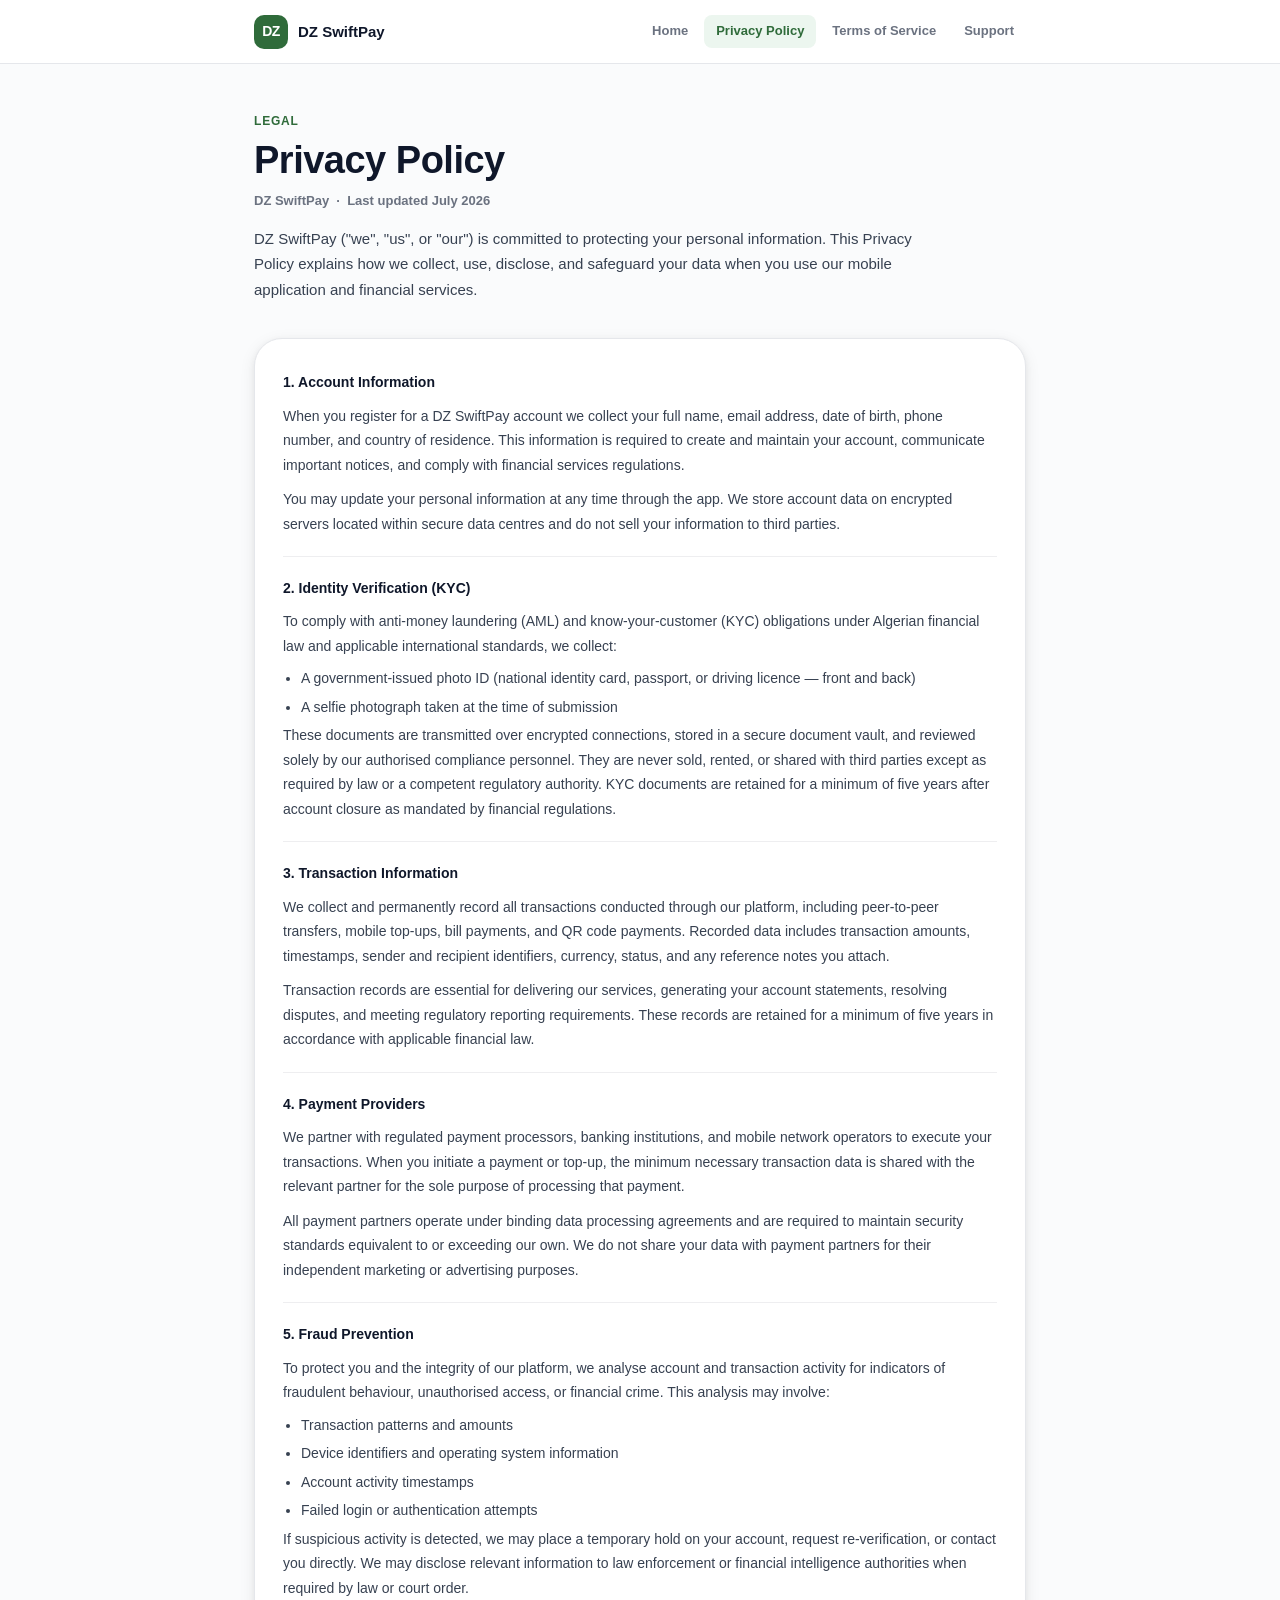
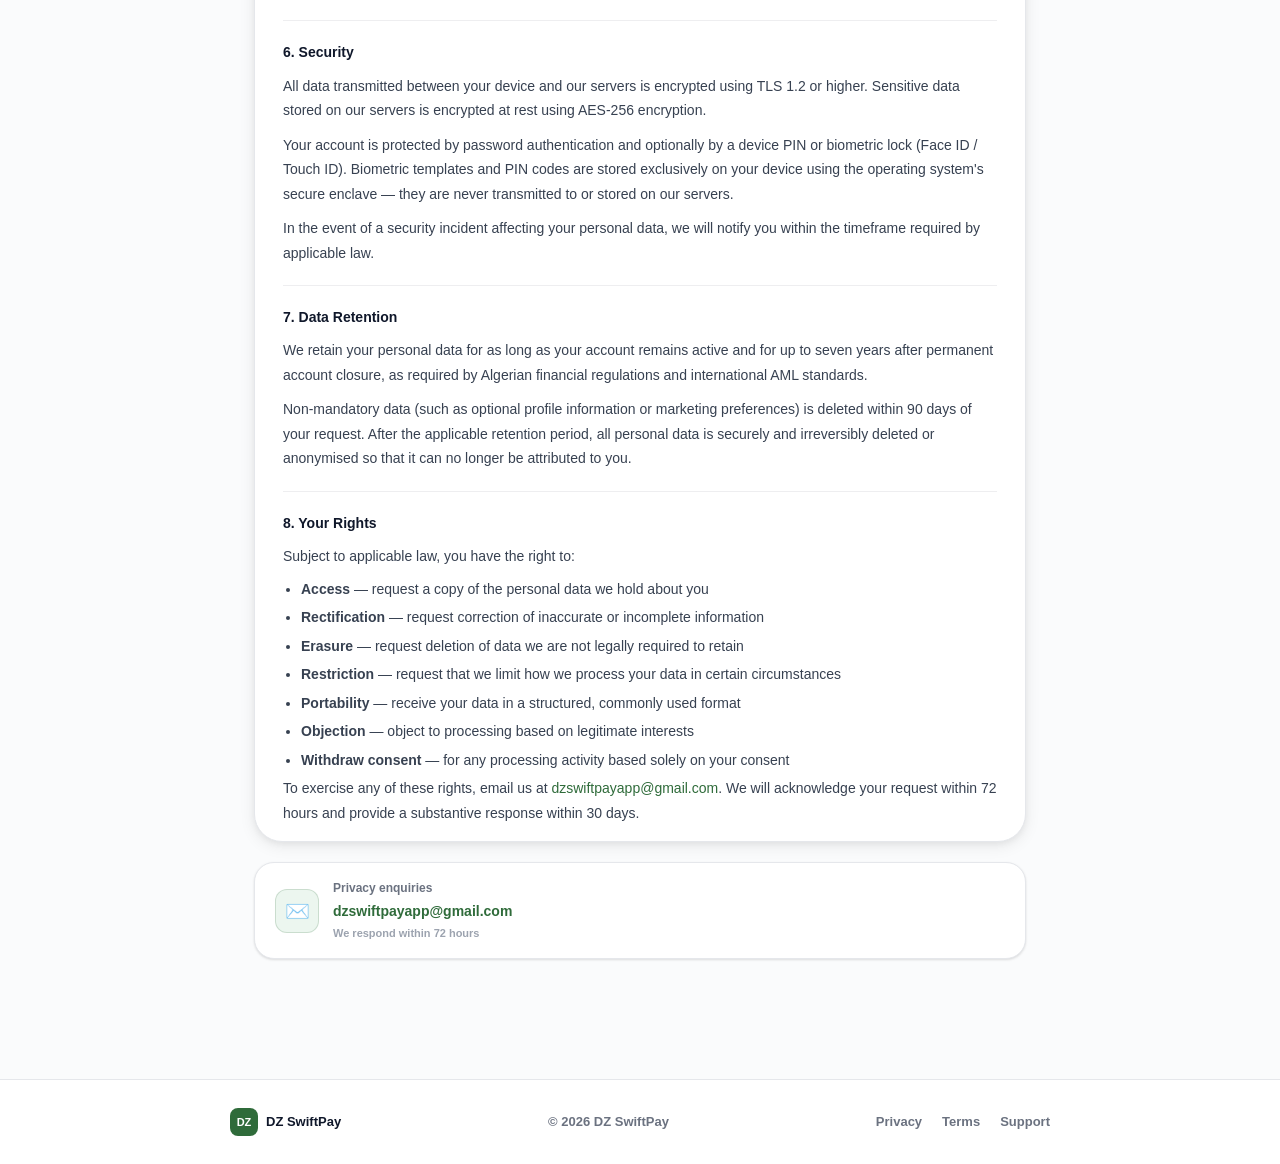
==== privacy.html @ bab42516 "Add files via upload" ====
<!DOCTYPE html>
<html lang="en">
<head>
  <meta charset="UTF-8" />
  <meta name="viewport" content="width=device-width, initial-scale=1.0" />
  <meta name="description" content="DZ SwiftPay Privacy Policy — how we collect, use, and protect your personal data." />
  <title>Privacy Policy — DZ SwiftPay</title>
  <link rel="stylesheet" href="styles.css" />
</head>
<body>

  <!-- Navigation -->
  <nav class="nav">
    <div class="nav-inner">
      <a href="index.html" class="nav-logo">
        <div class="nav-logo-mark">DZ</div>
        <span class="nav-brand">DZ SwiftPay</span>
      </a>
      <div class="nav-links">
        <a href="index.html">Home</a>
        <a href="privacy.html" class="active">Privacy Policy</a>
        <a href="terms.html">Terms of Service</a>
        <a href="support.html">Support</a>
      </div>
    </div>
  </nav>

  <main class="page">

    <!-- Page header -->
    <div class="page-header">
      <div class="eyebrow">Legal</div>
      <h1>Privacy Policy</h1>
      <div class="meta">DZ SwiftPay &nbsp;·&nbsp; Last updated July 2026</div>
      <p class="intro">
        DZ SwiftPay ("we", "us", or "our") is committed to protecting your personal
        information. This Privacy Policy explains how we collect, use, disclose, and
        safeguard your data when you use our mobile application and financial services.
      </p>
    </div>

    <!-- Sections -->
    <div class="card">
      <div class="card-inner">

        <div class="section">
          <h2>1. Account Information</h2>
          <p>
            When you register for a DZ SwiftPay account we collect your full name, email
            address, date of birth, phone number, and country of residence. This information
            is required to create and maintain your account, communicate important notices,
            and comply with financial services regulations.
          </p>
          <p>
            You may update your personal information at any time through the app. We store
            account data on encrypted servers located within secure data centres and do not
            sell your information to third parties.
          </p>
        </div>

        <div class="section">
          <h2>2. Identity Verification (KYC)</h2>
          <p>
            To comply with anti-money laundering (AML) and know-your-customer (KYC)
            obligations under Algerian financial law and applicable international standards,
            we collect:
          </p>
          <ul>
            <li>A government-issued photo ID (national identity card, passport, or driving licence — front and back)</li>
            <li>A selfie photograph taken at the time of submission</li>
          </ul>
          <p>
            These documents are transmitted over encrypted connections, stored in a secure
            document vault, and reviewed solely by our authorised compliance personnel. They
            are never sold, rented, or shared with third parties except as required by law or
            a competent regulatory authority. KYC documents are retained for a minimum of
            five years after account closure as mandated by financial regulations.
          </p>
        </div>

        <div class="section">
          <h2>3. Transaction Information</h2>
          <p>
            We collect and permanently record all transactions conducted through our platform,
            including peer-to-peer transfers, mobile top-ups, bill payments, and QR code
            payments. Recorded data includes transaction amounts, timestamps, sender and
            recipient identifiers, currency, status, and any reference notes you attach.
          </p>
          <p>
            Transaction records are essential for delivering our services, generating your
            account statements, resolving disputes, and meeting regulatory reporting
            requirements. These records are retained for a minimum of five years in accordance
            with applicable financial law.
          </p>
        </div>

        <div class="section">
          <h2>4. Payment Providers</h2>
          <p>
            We partner with regulated payment processors, banking institutions, and mobile
            network operators to execute your transactions. When you initiate a payment or
            top-up, the minimum necessary transaction data is shared with the relevant partner
            for the sole purpose of processing that payment.
          </p>
          <p>
            All payment partners operate under binding data processing agreements and are
            required to maintain security standards equivalent to or exceeding our own. We do
            not share your data with payment partners for their independent marketing or
            advertising purposes.
          </p>
        </div>

        <div class="section">
          <h2>5. Fraud Prevention</h2>
          <p>
            To protect you and the integrity of our platform, we analyse account and
            transaction activity for indicators of fraudulent behaviour, unauthorised access,
            or financial crime. This analysis may involve:
          </p>
          <ul>
            <li>Transaction patterns and amounts</li>
            <li>Device identifiers and operating system information</li>
            <li>Account activity timestamps</li>
            <li>Failed login or authentication attempts</li>
          </ul>
          <p>
            If suspicious activity is detected, we may place a temporary hold on your account,
            request re-verification, or contact you directly. We may disclose relevant
            information to law enforcement or financial intelligence authorities when required
            by law or court order.
          </p>
        </div>

        <div class="section">
          <h2>6. Security</h2>
          <p>
            All data transmitted between your device and our servers is encrypted using TLS
            1.2 or higher. Sensitive data stored on our servers is encrypted at rest using
            AES-256 encryption.
          </p>
          <p>
            Your account is protected by password authentication and optionally by a device
            PIN or biometric lock (Face ID / Touch ID). Biometric templates and PIN codes
            are stored exclusively on your device using the operating system's secure enclave
            — they are never transmitted to or stored on our servers.
          </p>
          <p>
            In the event of a security incident affecting your personal data, we will notify
            you within the timeframe required by applicable law.
          </p>
        </div>

        <div class="section">
          <h2>7. Data Retention</h2>
          <p>
            We retain your personal data for as long as your account remains active and for
            up to seven years after permanent account closure, as required by Algerian
            financial regulations and international AML standards.
          </p>
          <p>
            Non-mandatory data (such as optional profile information or marketing preferences)
            is deleted within 90 days of your request. After the applicable retention period,
            all personal data is securely and irreversibly deleted or anonymised so that it
            can no longer be attributed to you.
          </p>
        </div>

        <div class="section">
          <h2>8. Your Rights</h2>
          <p>Subject to applicable law, you have the right to:</p>
          <ul>
            <li><strong>Access</strong> — request a copy of the personal data we hold about you</li>
            <li><strong>Rectification</strong> — request correction of inaccurate or incomplete information</li>
            <li><strong>Erasure</strong> — request deletion of data we are not legally required to retain</li>
            <li><strong>Restriction</strong> — request that we limit how we process your data in certain circumstances</li>
            <li><strong>Portability</strong> — receive your data in a structured, commonly used format</li>
            <li><strong>Objection</strong> — object to processing based on legitimate interests</li>
            <li><strong>Withdraw consent</strong> — for any processing activity based solely on your consent</li>
          </ul>
          <p>
            To exercise any of these rights, email us at
            <a href="mailto:dzswiftpayapp@gmail.com">dzswiftpayapp@gmail.com</a>.
            We will acknowledge your request within 72 hours and provide a substantive
            response within 30 days.
          </p>
        </div>

      </div>
    </div>

    <!-- Contact -->
    <a href="mailto:dzswiftpayapp@gmail.com" class="contact-card">
      <div class="contact-icon">✉️</div>
      <div>
        <div class="contact-label">Privacy enquiries</div>
        <div class="contact-email">dzswiftpayapp@gmail.com</div>
        <div class="contact-note">We respond within 72 hours</div>
      </div>
    </a>

  </main>

  <!-- Footer -->
  <footer class="footer">
    <div class="footer-inner">
      <a href="index.html" class="footer-logo">
        <div class="footer-logo-mark">DZ</div>
        <span class="footer-brand">DZ SwiftPay</span>
      </a>
      <span class="footer-copy">&copy; 2026 DZ SwiftPay</span>
      <div class="footer-links">
        <a href="privacy.html">Privacy</a>
        <a href="terms.html">Terms</a>
        <a href="support.html">Support</a>
      </div>
    </div>
  </footer>

</body>
</html>
---- styles.css ----
/* ============================================================
   DZ SwiftPay — GitHub Pages Stylesheet
   ============================================================ */

/* ---------- Reset & Custom Properties ---------- */
*, *::before, *::after {
  box-sizing: border-box;
  margin: 0;
  padding: 0;
}

:root {
  --green:        #2F6B3A;
  --green-dark:   #1e4a28;
  --green-mid:    #3d8a4f;
  --green-light:  #ecf6ef;
  --green-border: rgba(47, 107, 58, 0.18);

  --blue:         #2563EB;
  --blue-light:   #EFF6FF;
  --blue-mid:     #DBEAFE;
  --blue-border:  rgba(37, 99, 235, 0.15);

  --text:         #0f172a;
  --text-mid:     #374151;
  --text-sub:     #6B7280;
  --text-light:   #9CA3AF;

  --border:       #E5E7EB;
  --border-soft:  rgba(15, 23, 42, 0.07);

  --white:        #FFFFFF;
  --bg:           #FAFBFC;
  --bg-alt:       #F7FBF7;

  --shadow-sm:    0 1px 3px rgba(0,0,0,.08), 0 1px 2px rgba(0,0,0,.05);
  --shadow-md:    0 4px 16px rgba(0,0,0,.08), 0 2px 6px rgba(0,0,0,.05);
  --shadow-lg:    0 10px 32px rgba(0,0,0,.10), 0 4px 12px rgba(0,0,0,.06);

  --radius-sm:    8px;
  --radius-md:    14px;
  --radius-lg:    20px;
  --radius-xl:    28px;

  --max-w:        820px;
  --nav-h:        64px;

  --font: -apple-system, BlinkMacSystemFont, "Segoe UI", Roboto,
          "Helvetica Neue", Arial, sans-serif;
}

html { scroll-behavior: smooth; }

body {
  font-family: var(--font);
  background: var(--bg);
  color: var(--text);
  line-height: 1.6;
  -webkit-font-smoothing: antialiased;
}

a {
  color: var(--green);
  text-decoration: none;
}
a:hover { text-decoration: underline; }

img { display: block; max-width: 100%; }

/* ---------- Navigation ---------- */
.nav {
  position: sticky;
  top: 0;
  z-index: 100;
  height: var(--nav-h);
  background: rgba(255,255,255,0.92);
  backdrop-filter: blur(12px);
  -webkit-backdrop-filter: blur(12px);
  border-bottom: 1px solid var(--border);
}

.nav-inner {
  max-width: var(--max-w);
  margin: 0 auto;
  padding: 0 24px;
  height: 100%;
  display: flex;
  align-items: center;
  justify-content: space-between;
  gap: 16px;
}

.nav-logo {
  display: flex;
  align-items: center;
  gap: 10px;
  text-decoration: none;
  flex-shrink: 0;
}

.nav-logo-mark {
  width: 34px;
  height: 34px;
  border-radius: 10px;
  background: var(--green);
  display: flex;
  align-items: center;
  justify-content: center;
  font-weight: 900;
  font-size: 14px;
  color: #fff;
  letter-spacing: -0.5px;
  flex-shrink: 0;
}

.nav-brand {
  font-weight: 800;
  font-size: 15px;
  color: var(--text);
}

.nav-links {
  display: flex;
  align-items: center;
  gap: 4px;
  flex-wrap: wrap;
  justify-content: flex-end;
}

.nav-links a {
  font-size: 13px;
  font-weight: 700;
  color: var(--text-sub);
  padding: 6px 12px;
  border-radius: var(--radius-sm);
  transition: background 0.15s, color 0.15s;
  white-space: nowrap;
  text-decoration: none;
}
.nav-links a:hover {
  background: var(--green-light);
  color: var(--green);
  text-decoration: none;
}
.nav-links a.active {
  color: var(--green);
  background: var(--green-light);
}

/* ---------- Page Wrapper ---------- */
.page {
  max-width: var(--max-w);
  margin: 0 auto;
  padding: 48px 24px 80px;
}

/* ---------- Hero (index.html) ---------- */
.hero {
  background: linear-gradient(135deg, var(--green) 0%, var(--green-mid) 100%);
  color: #fff;
  padding: 80px 24px 72px;
  text-align: center;
}

.hero-inner {
  max-width: var(--max-w);
  margin: 0 auto;
}

.hero-badge {
  display: inline-flex;
  align-items: center;
  gap: 6px;
  background: rgba(255,255,255,0.15);
  border: 1px solid rgba(255,255,255,0.25);
  color: #fff;
  font-size: 12px;
  font-weight: 700;
  padding: 5px 12px;
  border-radius: 99px;
  letter-spacing: 0.3px;
  margin-bottom: 20px;
}

.hero h1 {
  font-size: clamp(32px, 5vw, 52px);
  font-weight: 900;
  letter-spacing: -1px;
  line-height: 1.1;
  margin-bottom: 16px;
}

.hero h1 span {
  opacity: 0.85;
}

.hero p {
  font-size: 17px;
  font-weight: 500;
  opacity: 0.88;
  max-width: 520px;
  margin: 0 auto 32px;
  line-height: 1.65;
}

.hero-actions {
  display: flex;
  gap: 12px;
  justify-content: center;
  flex-wrap: wrap;
}

.btn {
  display: inline-flex;
  align-items: center;
  gap: 6px;
  font-size: 14px;
  font-weight: 800;
  padding: 12px 24px;
  border-radius: var(--radius-md);
  border: none;
  cursor: pointer;
  transition: opacity 0.15s, transform 0.1s;
  text-decoration: none;
  white-space: nowrap;
}
.btn:hover { opacity: 0.88; transform: translateY(-1px); text-decoration: none; }
.btn:active { transform: translateY(0); }

.btn-white {
  background: #fff;
  color: var(--green);
}

.btn-outline {
  background: transparent;
  color: #fff;
  border: 2px solid rgba(255,255,255,0.5);
}
.btn-outline:hover { border-color: #fff; }

.btn-green {
  background: var(--green);
  color: #fff;
}

/* ---------- Page Header (legal pages) ---------- */
.page-header {
  margin-bottom: 36px;
}

.page-header .eyebrow {
  font-size: 12px;
  font-weight: 700;
  letter-spacing: 0.8px;
  text-transform: uppercase;
  color: var(--green);
  margin-bottom: 8px;
}

.page-header h1 {
  font-size: clamp(26px, 4vw, 38px);
  font-weight: 900;
  letter-spacing: -0.5px;
  color: var(--text);
  line-height: 1.15;
}

.page-header .meta {
  margin-top: 8px;
  font-size: 13px;
  font-weight: 600;
  color: var(--text-sub);
}

.page-header .intro {
  margin-top: 14px;
  font-size: 15px;
  color: var(--text-mid);
  line-height: 1.7;
  max-width: 680px;
}

/* ---------- Cards ---------- */
.card {
  background: var(--white);
  border: 1px solid var(--border);
  border-radius: var(--radius-xl);
  box-shadow: var(--shadow-md);
  overflow: hidden;
  margin-bottom: 16px;
}

.card-inner {
  padding: 28px 28px 8px;
}

/* ---------- Section (inside a card) ---------- */
.section {
  padding: 20px 0;
  border-bottom: 1px solid var(--border-soft);
}
.section:first-child { padding-top: 4px; }
.section:last-child { border-bottom: none; padding-bottom: 8px; }

.section h2 {
  font-size: 14px;
  font-weight: 900;
  color: var(--text);
  margin-bottom: 10px;
}

.section p {
  font-size: 14px;
  font-weight: 500;
  color: var(--text-mid);
  line-height: 1.75;
}

.section p + p { margin-top: 10px; }

.section ul {
  margin: 8px 0 4px 18px;
}
.section ul li {
  font-size: 14px;
  font-weight: 500;
  color: var(--text-mid);
  line-height: 1.75;
  margin-bottom: 4px;
}

/* ---------- Contact Card ---------- */
.contact-card {
  display: flex;
  align-items: center;
  gap: 14px;
  background: var(--white);
  border: 1px solid var(--border);
  border-radius: var(--radius-lg);
  padding: 16px 20px;
  box-shadow: var(--shadow-sm);
  margin-top: 20px;
  text-decoration: none;
  transition: box-shadow 0.15s;
}
.contact-card:hover {
  box-shadow: var(--shadow-md);
  text-decoration: none;
}

.contact-icon {
  width: 44px;
  height: 44px;
  border-radius: 12px;
  background: var(--green-light);
  border: 1px solid var(--green-border);
  display: flex;
  align-items: center;
  justify-content: center;
  font-size: 20px;
  flex-shrink: 0;
}

.contact-label {
  font-size: 12px;
  font-weight: 700;
  color: var(--text-sub);
}
.contact-email {
  font-size: 14px;
  font-weight: 900;
  color: var(--green);
  margin-top: 2px;
}
.contact-note {
  font-size: 11px;
  font-weight: 600;
  color: var(--text-light);
  margin-top: 2px;
}

/* ---------- FAQ / Details ---------- */
.faq-section {
  background: var(--white);
  border: 1px solid var(--border);
  border-radius: var(--radius-xl);
  box-shadow: var(--shadow-md);
  overflow: hidden;
  margin-bottom: 14px;
}

.faq-section-header {
  display: flex;
  align-items: center;
  gap: 10px;
  padding: 18px 20px 14px;
  border-bottom: 1px solid var(--border-soft);
}

.faq-section-icon {
  width: 32px;
  height: 32px;
  border-radius: 10px;
  background: var(--green-light);
  border: 1px solid var(--green-border);
  display: flex;
  align-items: center;
  justify-content: center;
  font-size: 16px;
  flex-shrink: 0;
}

.faq-section-title {
  font-size: 14px;
  font-weight: 900;
  color: var(--text);
}

details {
  border-top: 1px solid var(--border-soft);
}
details:first-of-type { border-top: none; }

summary {
  list-style: none;
  display: flex;
  align-items: center;
  justify-content: space-between;
  padding: 14px 20px;
  font-size: 14px;
  font-weight: 700;
  color: var(--text);
  cursor: pointer;
  gap: 12px;
  line-height: 1.4;
}
summary::-webkit-details-marker { display: none; }
summary::after {
  content: "＋";
  font-size: 16px;
  font-weight: 400;
  color: var(--text-sub);
  flex-shrink: 0;
  transition: transform 0.2s;
}
details[open] summary::after {
  content: "－";
}

.faq-answer {
  font-size: 14px;
  font-weight: 500;
  color: var(--text-mid);
  line-height: 1.75;
  padding: 0 20px 16px;
}

/* ---------- Features Grid (index) ---------- */
.features-grid {
  display: grid;
  grid-template-columns: repeat(auto-fit, minmax(220px, 1fr));
  gap: 14px;
  margin: 36px 0;
}

.feature-card {
  background: var(--white);
  border: 1px solid var(--border);
  border-radius: var(--radius-lg);
  padding: 22px 20px;
  box-shadow: var(--shadow-sm);
}

.feature-icon {
  font-size: 26px;
  margin-bottom: 12px;
}

.feature-title {
  font-size: 14px;
  font-weight: 900;
  color: var(--text);
  margin-bottom: 6px;
}

.feature-desc {
  font-size: 13px;
  font-weight: 500;
  color: var(--text-sub);
  line-height: 1.6;
}

/* ---------- Legal Links Section (index) ---------- */
.legal-links {
  background: var(--blue-light);
  border: 1px solid var(--blue-border);
  border-radius: var(--radius-xl);
  padding: 28px 28px 22px;
  margin-top: 16px;
}

.legal-links h2 {
  font-size: 16px;
  font-weight: 900;
  color: var(--text);
  margin-bottom: 16px;
}

.legal-link-row {
  display: flex;
  align-items: center;
  justify-content: space-between;
  padding: 14px 0;
  border-bottom: 1px solid var(--blue-border);
  text-decoration: none;
  transition: opacity 0.15s;
}
.legal-link-row:last-child { border-bottom: none; }
.legal-link-row:hover { opacity: 0.75; text-decoration: none; }

.legal-link-left {
  display: flex;
  align-items: center;
  gap: 12px;
}

.legal-link-icon {
  width: 36px;
  height: 36px;
  border-radius: 10px;
  background: var(--white);
  border: 1px solid var(--blue-border);
  display: flex;
  align-items: center;
  justify-content: center;
  font-size: 16px;
  flex-shrink: 0;
}

.legal-link-title {
  font-size: 14px;
  font-weight: 800;
  color: var(--text);
}

.legal-link-sub {
  font-size: 12px;
  font-weight: 600;
  color: var(--text-sub);
  margin-top: 2px;
}

.legal-link-arrow {
  color: var(--text-light);
  font-size: 16px;
}

/* ---------- Hours Notice ---------- */
.notice {
  display: flex;
  align-items: flex-start;
  gap: 10px;
  background: var(--green-light);
  border: 1px solid var(--green-border);
  border-radius: var(--radius-md);
  padding: 14px 16px;
  margin: 14px 0 24px;
}

.notice-dot {
  width: 9px;
  height: 9px;
  border-radius: 99px;
  background: #22C55E;
  flex-shrink: 0;
  margin-top: 5px;
}

.notice p {
  font-size: 13px;
  font-weight: 600;
  color: var(--text-mid);
  line-height: 1.6;
}

.notice strong {
  color: var(--text);
  font-weight: 800;
}

/* ---------- CTA Card ---------- */
.cta-card {
  background: var(--white);
  border: 1px solid var(--border);
  border-radius: var(--radius-xl);
  padding: 32px 28px;
  text-align: center;
  box-shadow: var(--shadow-md);
  margin-top: 16px;
}

.cta-card h2 {
  font-size: 18px;
  font-weight: 900;
  color: var(--text);
  margin-bottom: 8px;
}

.cta-card p {
  font-size: 14px;
  font-weight: 500;
  color: var(--text-sub);
  line-height: 1.65;
  margin-bottom: 22px;
}

/* ---------- Footer ---------- */
.footer {
  border-top: 1px solid var(--border);
  background: var(--white);
  padding: 28px 24px;
  margin-top: 40px;
}

.footer-inner {
  max-width: var(--max-w);
  margin: 0 auto;
  display: flex;
  align-items: center;
  justify-content: space-between;
  flex-wrap: wrap;
  gap: 14px;
}

.footer-logo {
  display: flex;
  align-items: center;
  gap: 8px;
  text-decoration: none;
}

.footer-logo-mark {
  width: 28px;
  height: 28px;
  border-radius: 8px;
  background: var(--green);
  display: flex;
  align-items: center;
  justify-content: center;
  font-size: 11px;
  font-weight: 900;
  color: #fff;
  flex-shrink: 0;
}

.footer-brand {
  font-size: 13px;
  font-weight: 800;
  color: var(--text);
}

.footer-copy {
  font-size: 13px;
  font-weight: 600;
  color: var(--text-sub);
}

.footer-links {
  display: flex;
  gap: 20px;
  flex-wrap: wrap;
}

.footer-links a {
  font-size: 13px;
  font-weight: 600;
  color: var(--text-sub);
  text-decoration: none;
  transition: color 0.15s;
}
.footer-links a:hover { color: var(--green); text-decoration: none; }

/* ---------- Responsive ---------- */
@media (max-width: 640px) {
  .nav-inner { padding: 0 16px; }
  .nav-brand { display: none; }
  .nav-links a { font-size: 12px; padding: 6px 8px; }

  .hero { padding: 56px 16px 52px; }
  .hero h1 { letter-spacing: -0.5px; }
  .hero p { font-size: 15px; }

  .page { padding: 32px 16px 64px; }

  .card-inner { padding: 20px 16px 8px; }
  .section { padding: 16px 0; }
  summary { padding: 13px 16px; }
  .faq-answer { padding: 0 16px 14px; }
  .faq-section-header { padding: 14px 16px; }

  .features-grid { grid-template-columns: 1fr 1fr; gap: 10px; }
  .feature-card { padding: 16px 14px; }

  .legal-links { padding: 20px 16px 14px; }

  .footer-inner { flex-direction: column; align-items: flex-start; gap: 10px; }
  .footer-links { gap: 14px; }

  .cta-card { padding: 24px 16px; }
}

@media (max-width: 380px) {
  .features-grid { grid-template-columns: 1fr; }
  .nav-links a { padding: 6px 6px; font-size: 11px; }
}
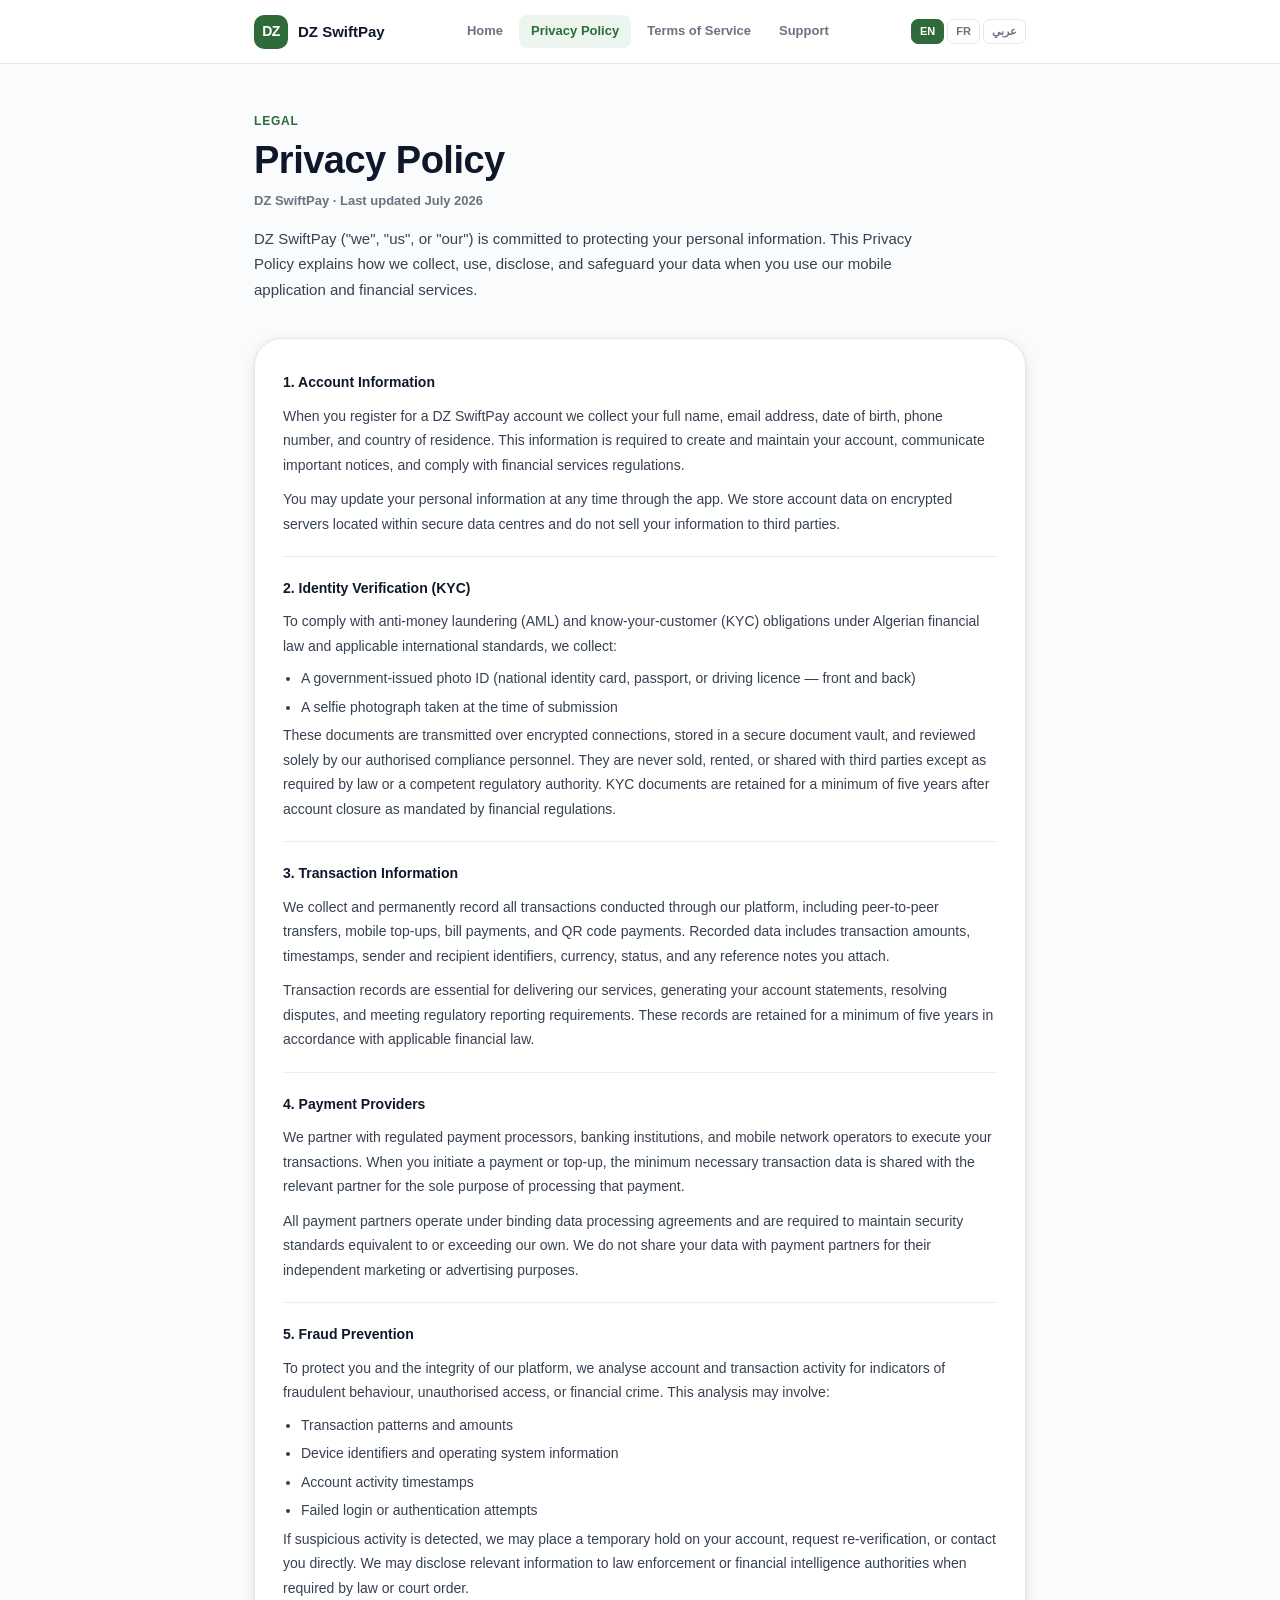
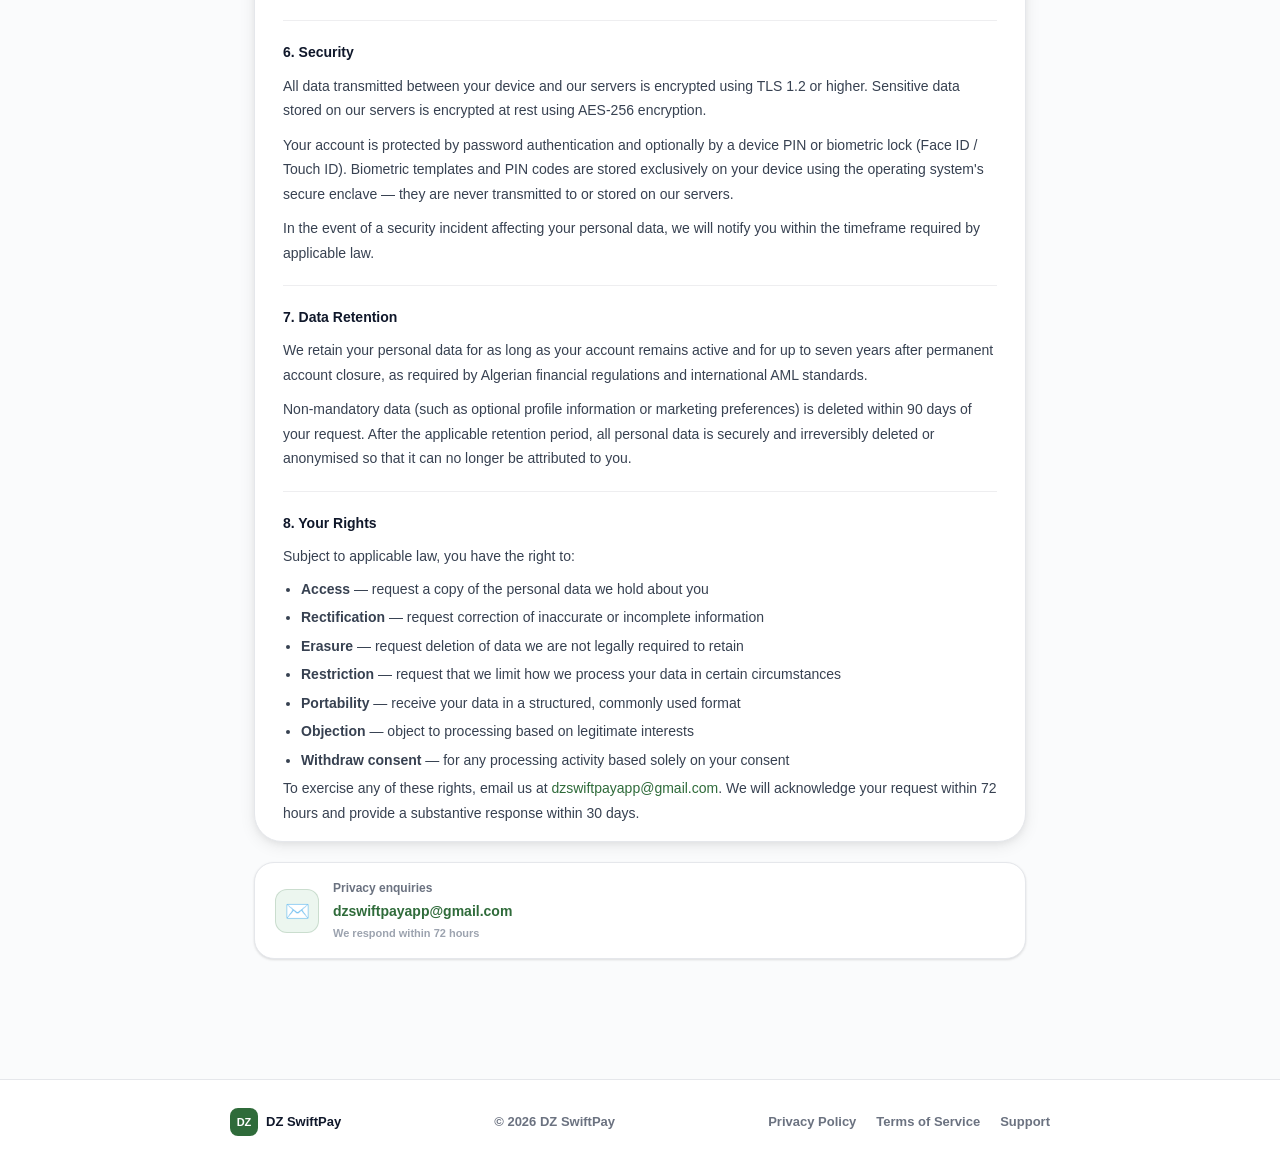
==== commit 1347ed15: "Fix multilingual language selector (EN/FR/AR) with RTL support" ====
--- a/privacy.html
+++ b/privacy.html
@@ -1,5 +1,5 @@
 <!DOCTYPE html>
-<html lang="en">
+<html lang="en" dir="ltr">
 <head>
   <meta charset="UTF-8" />
   <meta name="viewport" content="width=device-width, initial-scale=1.0" />
@@ -9,7 +9,6 @@
 </head>
 <body>
 
-  <!-- Navigation -->
   <nav class="nav">
     <div class="nav-inner">
       <a href="index.html" class="nav-logo">
@@ -17,204 +16,229 @@
         <span class="nav-brand">DZ SwiftPay</span>
       </a>
       <div class="nav-links">
-        <a href="index.html">Home</a>
-        <a href="privacy.html" class="active">Privacy Policy</a>
-        <a href="terms.html">Terms of Service</a>
-        <a href="support.html">Support</a>
+        <a href="index.html" data-i18n="nav_home">Home</a>
+        <a href="privacy.html" class="active" data-i18n="nav_privacy">Privacy Policy</a>
+        <a href="terms.html" data-i18n="nav_terms">Terms of Service</a>
+        <a href="support.html" data-i18n="nav_support">Support</a>
+      </div>
+      <div class="lang-switcher">
+        <button class="lang-btn lang-btn-active" data-lang="en" onclick="setLanguage('en')">EN</button>
+        <button class="lang-btn" data-lang="fr" onclick="setLanguage('fr')">FR</button>
+        <button class="lang-btn" data-lang="ar" onclick="setLanguage('ar')">عربي</button>
       </div>
     </div>
   </nav>
 
   <main class="page">
 
-    <!-- Page header -->
     <div class="page-header">
-      <div class="eyebrow">Legal</div>
-      <h1>Privacy Policy</h1>
-      <div class="meta">DZ SwiftPay &nbsp;·&nbsp; Last updated July 2026</div>
-      <p class="intro">
-        DZ SwiftPay ("we", "us", or "our") is committed to protecting your personal
-        information. This Privacy Policy explains how we collect, use, disclose, and
-        safeguard your data when you use our mobile application and financial services.
-      </p>
-    </div>
-
-    <!-- Sections -->
+      <div class="eyebrow" data-i18n="page_eyebrow">Legal</div>
+      <h1 data-i18n="page_title">Privacy Policy</h1>
+      <div class="meta" data-i18n="page_meta">DZ SwiftPay · Last updated July 2026</div>
+      <p class="intro" data-i18n="page_intro">DZ SwiftPay ("we", "us", or "our") is committed to protecting your personal information. This Privacy Policy explains how we collect, use, disclose, and safeguard your data when you use our mobile application and financial services.</p>
+    </div>
+
     <div class="card">
       <div class="card-inner">
 
         <div class="section">
-          <h2>1. Account Information</h2>
-          <p>
-            When you register for a DZ SwiftPay account we collect your full name, email
-            address, date of birth, phone number, and country of residence. This information
-            is required to create and maintain your account, communicate important notices,
-            and comply with financial services regulations.
-          </p>
-          <p>
-            You may update your personal information at any time through the app. We store
-            account data on encrypted servers located within secure data centres and do not
-            sell your information to third parties.
-          </p>
-        </div>
-
-        <div class="section">
-          <h2>2. Identity Verification (KYC)</h2>
-          <p>
-            To comply with anti-money laundering (AML) and know-your-customer (KYC)
-            obligations under Algerian financial law and applicable international standards,
-            we collect:
-          </p>
-          <ul>
-            <li>A government-issued photo ID (national identity card, passport, or driving licence — front and back)</li>
-            <li>A selfie photograph taken at the time of submission</li>
-          </ul>
-          <p>
-            These documents are transmitted over encrypted connections, stored in a secure
-            document vault, and reviewed solely by our authorised compliance personnel. They
-            are never sold, rented, or shared with third parties except as required by law or
-            a competent regulatory authority. KYC documents are retained for a minimum of
-            five years after account closure as mandated by financial regulations.
-          </p>
-        </div>
-
-        <div class="section">
-          <h2>3. Transaction Information</h2>
-          <p>
-            We collect and permanently record all transactions conducted through our platform,
-            including peer-to-peer transfers, mobile top-ups, bill payments, and QR code
-            payments. Recorded data includes transaction amounts, timestamps, sender and
-            recipient identifiers, currency, status, and any reference notes you attach.
-          </p>
-          <p>
-            Transaction records are essential for delivering our services, generating your
-            account statements, resolving disputes, and meeting regulatory reporting
-            requirements. These records are retained for a minimum of five years in accordance
-            with applicable financial law.
-          </p>
-        </div>
-
-        <div class="section">
-          <h2>4. Payment Providers</h2>
-          <p>
-            We partner with regulated payment processors, banking institutions, and mobile
-            network operators to execute your transactions. When you initiate a payment or
-            top-up, the minimum necessary transaction data is shared with the relevant partner
-            for the sole purpose of processing that payment.
-          </p>
-          <p>
-            All payment partners operate under binding data processing agreements and are
-            required to maintain security standards equivalent to or exceeding our own. We do
-            not share your data with payment partners for their independent marketing or
-            advertising purposes.
-          </p>
-        </div>
-
-        <div class="section">
-          <h2>5. Fraud Prevention</h2>
-          <p>
-            To protect you and the integrity of our platform, we analyse account and
-            transaction activity for indicators of fraudulent behaviour, unauthorised access,
-            or financial crime. This analysis may involve:
-          </p>
-          <ul>
-            <li>Transaction patterns and amounts</li>
-            <li>Device identifiers and operating system information</li>
-            <li>Account activity timestamps</li>
-            <li>Failed login or authentication attempts</li>
-          </ul>
-          <p>
-            If suspicious activity is detected, we may place a temporary hold on your account,
-            request re-verification, or contact you directly. We may disclose relevant
-            information to law enforcement or financial intelligence authorities when required
-            by law or court order.
-          </p>
-        </div>
-
-        <div class="section">
-          <h2>6. Security</h2>
-          <p>
-            All data transmitted between your device and our servers is encrypted using TLS
-            1.2 or higher. Sensitive data stored on our servers is encrypted at rest using
-            AES-256 encryption.
-          </p>
-          <p>
-            Your account is protected by password authentication and optionally by a device
-            PIN or biometric lock (Face ID / Touch ID). Biometric templates and PIN codes
-            are stored exclusively on your device using the operating system's secure enclave
-            — they are never transmitted to or stored on our servers.
-          </p>
-          <p>
-            In the event of a security incident affecting your personal data, we will notify
-            you within the timeframe required by applicable law.
-          </p>
-        </div>
-
-        <div class="section">
-          <h2>7. Data Retention</h2>
-          <p>
-            We retain your personal data for as long as your account remains active and for
-            up to seven years after permanent account closure, as required by Algerian
-            financial regulations and international AML standards.
-          </p>
-          <p>
-            Non-mandatory data (such as optional profile information or marketing preferences)
-            is deleted within 90 days of your request. After the applicable retention period,
-            all personal data is securely and irreversibly deleted or anonymised so that it
-            can no longer be attributed to you.
-          </p>
-        </div>
-
-        <div class="section">
-          <h2>8. Your Rights</h2>
-          <p>Subject to applicable law, you have the right to:</p>
-          <ul>
-            <li><strong>Access</strong> — request a copy of the personal data we hold about you</li>
-            <li><strong>Rectification</strong> — request correction of inaccurate or incomplete information</li>
-            <li><strong>Erasure</strong> — request deletion of data we are not legally required to retain</li>
-            <li><strong>Restriction</strong> — request that we limit how we process your data in certain circumstances</li>
-            <li><strong>Portability</strong> — receive your data in a structured, commonly used format</li>
-            <li><strong>Objection</strong> — object to processing based on legitimate interests</li>
-            <li><strong>Withdraw consent</strong> — for any processing activity based solely on your consent</li>
-          </ul>
-          <p>
-            To exercise any of these rights, email us at
-            <a href="mailto:dzswiftpayapp@gmail.com">dzswiftpayapp@gmail.com</a>.
-            We will acknowledge your request within 72 hours and provide a substantive
-            response within 30 days.
-          </p>
-        </div>
-
-      </div>
-    </div>
-
-    <!-- Contact -->
+          <h2 data-i18n="s1_title">1. Account Information</h2>
+          <div data-i18n-html="s1_body">
+            <p>When you register for a DZ SwiftPay account we collect your full name, email address, date of birth, phone number, and country of residence. This information is required to create and maintain your account, communicate important notices, and comply with financial services regulations.</p>
+            <p>You may update your personal information at any time through the app. We store account data on encrypted servers located within secure data centres and do not sell your information to third parties.</p>
+          </div>
+        </div>
+
+        <div class="section">
+          <h2 data-i18n="s2_title">2. Identity Verification (KYC)</h2>
+          <div data-i18n-html="s2_body">
+            <p>To comply with anti-money laundering (AML) and know-your-customer (KYC) obligations under Algerian financial law and applicable international standards, we collect:</p>
+            <ul>
+              <li>A government-issued photo ID (national identity card, passport, or driving licence — front and back)</li>
+              <li>A selfie photograph taken at the time of submission</li>
+            </ul>
+            <p>These documents are transmitted over encrypted connections, stored in a secure document vault, and reviewed solely by our authorised compliance personnel. They are never sold, rented, or shared with third parties except as required by law or a competent regulatory authority. KYC documents are retained for a minimum of five years after account closure as mandated by financial regulations.</p>
+          </div>
+        </div>
+
+        <div class="section">
+          <h2 data-i18n="s3_title">3. Transaction Information</h2>
+          <div data-i18n-html="s3_body">
+            <p>We collect and permanently record all transactions conducted through our platform, including peer-to-peer transfers, mobile top-ups, bill payments, and QR code payments. Recorded data includes transaction amounts, timestamps, sender and recipient identifiers, currency, status, and any reference notes you attach.</p>
+            <p>Transaction records are essential for delivering our services, generating your account statements, resolving disputes, and meeting regulatory reporting requirements. These records are retained for a minimum of five years in accordance with applicable financial law.</p>
+          </div>
+        </div>
+
+        <div class="section">
+          <h2 data-i18n="s4_title">4. Payment Providers</h2>
+          <div data-i18n-html="s4_body">
+            <p>We partner with regulated payment processors, banking institutions, and mobile network operators to execute your transactions. When you initiate a payment or top-up, the minimum necessary transaction data is shared with the relevant partner for the sole purpose of processing that payment.</p>
+            <p>All payment partners operate under binding data processing agreements and are required to maintain security standards equivalent to or exceeding our own. We do not share your data with payment partners for their independent marketing or advertising purposes.</p>
+          </div>
+        </div>
+
+        <div class="section">
+          <h2 data-i18n="s5_title">5. Fraud Prevention</h2>
+          <div data-i18n-html="s5_body">
+            <p>To protect you and the integrity of our platform, we analyse account and transaction activity for indicators of fraudulent behaviour, unauthorised access, or financial crime. This analysis may involve:</p>
+            <ul>
+              <li>Transaction patterns and amounts</li>
+              <li>Device identifiers and operating system information</li>
+              <li>Account activity timestamps</li>
+              <li>Failed login or authentication attempts</li>
+            </ul>
+            <p>If suspicious activity is detected, we may place a temporary hold on your account, request re-verification, or contact you directly. We may disclose relevant information to law enforcement or financial intelligence authorities when required by law or court order.</p>
+          </div>
+        </div>
+
+        <div class="section">
+          <h2 data-i18n="s6_title">6. Security</h2>
+          <div data-i18n-html="s6_body">
+            <p>All data transmitted between your device and our servers is encrypted using TLS 1.2 or higher. Sensitive data stored on our servers is encrypted at rest using AES-256 encryption.</p>
+            <p>Your account is protected by password authentication and optionally by a device PIN or biometric lock (Face ID / Touch ID). Biometric templates and PIN codes are stored exclusively on your device using the operating system's secure enclave — they are never transmitted to or stored on our servers.</p>
+            <p>In the event of a security incident affecting your personal data, we will notify you within the timeframe required by applicable law.</p>
+          </div>
+        </div>
+
+        <div class="section">
+          <h2 data-i18n="s7_title">7. Data Retention</h2>
+          <div data-i18n-html="s7_body">
+            <p>We retain your personal data for as long as your account remains active and for up to seven years after permanent account closure, as required by Algerian financial regulations and international AML standards.</p>
+            <p>Non-mandatory data (such as optional profile information or marketing preferences) is deleted within 90 days of your request. After the applicable retention period, all personal data is securely and irreversibly deleted or anonymised so that it can no longer be attributed to you.</p>
+          </div>
+        </div>
+
+        <div class="section">
+          <h2 data-i18n="s8_title">8. Your Rights</h2>
+          <div data-i18n-html="s8_body">
+            <p>Subject to applicable law, you have the right to:</p>
+            <ul>
+              <li><strong>Access</strong> — request a copy of the personal data we hold about you</li>
+              <li><strong>Rectification</strong> — request correction of inaccurate or incomplete information</li>
+              <li><strong>Erasure</strong> — request deletion of data we are not legally required to retain</li>
+              <li><strong>Restriction</strong> — request that we limit how we process your data in certain circumstances</li>
+              <li><strong>Portability</strong> — receive your data in a structured, commonly used format</li>
+              <li><strong>Objection</strong> — object to processing based on legitimate interests</li>
+              <li><strong>Withdraw consent</strong> — for any processing activity based solely on your consent</li>
+            </ul>
+            <p>To exercise any of these rights, email us at <a href="mailto:dzswiftpayapp@gmail.com">dzswiftpayapp@gmail.com</a>. We will acknowledge your request within 72 hours and provide a substantive response within 30 days.</p>
+          </div>
+        </div>
+
+      </div>
+    </div>
+
     <a href="mailto:dzswiftpayapp@gmail.com" class="contact-card">
       <div class="contact-icon">✉️</div>
       <div>
-        <div class="contact-label">Privacy enquiries</div>
+        <div class="contact-label" data-i18n="contact_label">Privacy enquiries</div>
         <div class="contact-email">dzswiftpayapp@gmail.com</div>
-        <div class="contact-note">We respond within 72 hours</div>
+        <div class="contact-note" data-i18n="contact_note">We respond within 72 hours</div>
       </div>
     </a>
 
   </main>
 
-  <!-- Footer -->
   <footer class="footer">
     <div class="footer-inner">
       <a href="index.html" class="footer-logo">
         <div class="footer-logo-mark">DZ</div>
         <span class="footer-brand">DZ SwiftPay</span>
       </a>
-      <span class="footer-copy">&copy; 2026 DZ SwiftPay</span>
+      <span class="footer-copy" data-i18n="footer_copy">&copy; 2026 DZ SwiftPay</span>
       <div class="footer-links">
-        <a href="privacy.html">Privacy</a>
-        <a href="terms.html">Terms</a>
-        <a href="support.html">Support</a>
+        <a href="privacy.html" data-i18n="nav_privacy">Privacy</a>
+        <a href="terms.html" data-i18n="nav_terms">Terms</a>
+        <a href="support.html" data-i18n="nav_support">Support</a>
       </div>
     </div>
   </footer>
 
+  <script>
+  window.TRANSLATIONS = {
+    en: {
+      doc_title:    'Privacy Policy — DZ SwiftPay',
+      nav_home:     'Home', nav_privacy: 'Privacy Policy',
+      nav_terms:    'Terms of Service', nav_support: 'Support',
+      page_eyebrow: 'Legal',
+      page_title:   'Privacy Policy',
+      page_meta:    'DZ SwiftPay · Last updated July 2026',
+      page_intro:   'DZ SwiftPay ("we", "us", or "our") is committed to protecting your personal information. This Privacy Policy explains how we collect, use, disclose, and safeguard your data when you use our mobile application and financial services.',
+      s1_title: '1. Account Information',
+      s1_body: '<p>When you register for a DZ SwiftPay account we collect your full name, email address, date of birth, phone number, and country of residence. This information is required to create and maintain your account, communicate important notices, and comply with financial services regulations.</p><p>You may update your personal information at any time through the app. We store account data on encrypted servers located within secure data centres and do not sell your information to third parties.</p>',
+      s2_title: '2. Identity Verification (KYC)',
+      s2_body: '<p>To comply with anti-money laundering (AML) and know-your-customer (KYC) obligations under Algerian financial law and applicable international standards, we collect:</p><ul><li>A government-issued photo ID (national identity card, passport, or driving licence — front and back)</li><li>A selfie photograph taken at the time of submission</li></ul><p>These documents are transmitted over encrypted connections, stored in a secure document vault, and reviewed solely by our authorised compliance personnel. They are never sold, rented, or shared with third parties except as required by law or a competent regulatory authority. KYC documents are retained for a minimum of five years after account closure as mandated by financial regulations.</p>',
+      s3_title: '3. Transaction Information',
+      s3_body: '<p>We collect and permanently record all transactions conducted through our platform, including peer-to-peer transfers, mobile top-ups, bill payments, and QR code payments. Recorded data includes transaction amounts, timestamps, sender and recipient identifiers, currency, status, and any reference notes you attach.</p><p>Transaction records are essential for delivering our services, generating your account statements, resolving disputes, and meeting regulatory reporting requirements. These records are retained for a minimum of five years in accordance with applicable financial law.</p>',
+      s4_title: '4. Payment Providers',
+      s4_body: '<p>We partner with regulated payment processors, banking institutions, and mobile network operators to execute your transactions. When you initiate a payment or top-up, the minimum necessary transaction data is shared with the relevant partner for the sole purpose of processing that payment.</p><p>All payment partners operate under binding data processing agreements and are required to maintain security standards equivalent to or exceeding our own. We do not share your data with payment partners for their independent marketing or advertising purposes.</p>',
+      s5_title: '5. Fraud Prevention',
+      s5_body: '<p>To protect you and the integrity of our platform, we analyse account and transaction activity for indicators of fraudulent behaviour, unauthorised access, or financial crime. This analysis may involve:</p><ul><li>Transaction patterns and amounts</li><li>Device identifiers and operating system information</li><li>Account activity timestamps</li><li>Failed login or authentication attempts</li></ul><p>If suspicious activity is detected, we may place a temporary hold on your account, request re-verification, or contact you directly. We may disclose relevant information to law enforcement or financial intelligence authorities when required by law or court order.</p>',
+      s6_title: '6. Security',
+      s6_body: '<p>All data transmitted between your device and our servers is encrypted using TLS 1.2 or higher. Sensitive data stored on our servers is encrypted at rest using AES-256 encryption.</p><p>Your account is protected by password authentication and optionally by a device PIN or biometric lock (Face ID / Touch ID). Biometric templates and PIN codes are stored exclusively on your device using the operating system\'s secure enclave — they are never transmitted to or stored on our servers.</p><p>In the event of a security incident affecting your personal data, we will notify you within the timeframe required by applicable law.</p>',
+      s7_title: '7. Data Retention',
+      s7_body: '<p>We retain your personal data for as long as your account remains active and for up to seven years after permanent account closure, as required by Algerian financial regulations and international AML standards.</p><p>Non-mandatory data (such as optional profile information or marketing preferences) is deleted within 90 days of your request. After the applicable retention period, all personal data is securely and irreversibly deleted or anonymised so that it can no longer be attributed to you.</p>',
+      s8_title: '8. Your Rights',
+      s8_body: '<p>Subject to applicable law, you have the right to:</p><ul><li><strong>Access</strong> — request a copy of the personal data we hold about you</li><li><strong>Rectification</strong> — request correction of inaccurate or incomplete information</li><li><strong>Erasure</strong> — request deletion of data we are not legally required to retain</li><li><strong>Restriction</strong> — request that we limit how we process your data in certain circumstances</li><li><strong>Portability</strong> — receive your data in a structured, commonly used format</li><li><strong>Objection</strong> — object to processing based on legitimate interests</li><li><strong>Withdraw consent</strong> — for any processing activity based solely on your consent</li></ul><p>To exercise any of these rights, email us at <a href="mailto:dzswiftpayapp@gmail.com">dzswiftpayapp@gmail.com</a>. We will acknowledge your request within 72 hours and provide a substantive response within 30 days.</p>',
+      contact_label: 'Privacy enquiries', contact_note: 'We respond within 72 hours',
+      footer_copy: '© 2026 DZ SwiftPay'
+    },
+    fr: {
+      doc_title:    'Politique de confidentialité — DZ SwiftPay',
+      nav_home:     'Accueil', nav_privacy: 'Confidentialité',
+      nav_terms:    'Conditions d\'utilisation', nav_support: 'Assistance',
+      page_eyebrow: 'Mentions légales',
+      page_title:   'Politique de confidentialité',
+      page_meta:    'DZ SwiftPay · Dernière mise à jour juillet 2026',
+      page_intro:   'DZ SwiftPay (« nous ») s\'engage à protéger vos informations personnelles. Cette politique de confidentialité explique comment nous collectons, utilisons, divulguons et protégeons vos données lorsque vous utilisez notre application mobile et nos services financiers.',
+      s1_title: '1. Informations du compte',
+      s1_body: '<p>Lors de votre inscription sur DZ SwiftPay, nous collectons votre nom complet, votre adresse e-mail, votre date de naissance, votre numéro de téléphone et votre pays de résidence. Ces informations sont nécessaires pour créer et gérer votre compte, vous envoyer des avis importants et respecter la réglementation des services financiers.</p><p>Vous pouvez mettre à jour vos informations personnelles à tout moment depuis l\'application. Nous stockons les données du compte sur des serveurs chiffrés dans des centres de données sécurisés et ne vendons jamais vos informations à des tiers.</p>',
+      s2_title: '2. Vérification d\'identité (KYC)',
+      s2_body: '<p>Pour respecter les obligations de lutte contre le blanchiment de capitaux (LBC) et de connaissance du client (KYC) imposées par le droit financier algérien et les normes internationales applicables, nous collectons :</p><ul><li>Un document d\'identité officiel avec photo (carte nationale d\'identité, passeport ou permis de conduire — recto et verso)</li><li>Un selfie pris en temps réel au moment de la soumission</li></ul><p>Ces documents sont transmis via des connexions chiffrées, stockés dans un coffre-fort documentaire sécurisé et consultés uniquement par nos agents de conformité habilités. Ils ne sont jamais vendus, loués ou partagés avec des tiers, sauf obligation légale ou injonction d\'une autorité réglementaire compétente. Les documents KYC sont conservés pendant au moins cinq ans après la clôture du compte, conformément à la réglementation financière.</p>',
+      s3_title: '3. Informations sur les transactions',
+      s3_body: '<p>Nous collectons et enregistrons de manière permanente toutes les transactions effectuées sur notre plateforme, notamment les virements entre particuliers, les recharges mobiles, les paiements de factures et les paiements par QR code. Les données enregistrées comprennent les montants, les horodatages, les identifiants de l\'expéditeur et du destinataire, la devise, l\'état et toute note de référence que vous joignez.</p><p>Les relevés de transactions sont essentiels pour fournir nos services, générer vos relevés de compte, résoudre les litiges et satisfaire aux exigences de déclaration réglementaire. Ces relevés sont conservés pendant au moins cinq ans conformément à la législation financière applicable.</p>',
+      s4_title: '4. Prestataires de paiement',
+      s4_body: '<p>Nous collaborons avec des processeurs de paiement agréés, des établissements bancaires et des opérateurs de réseaux mobiles pour exécuter vos transactions. Lorsque vous initiez un paiement ou une recharge, les données de transaction strictement nécessaires sont partagées avec le partenaire concerné dans le seul but de traiter ce paiement.</p><p>Tous nos partenaires de paiement opèrent dans le cadre d\'accords contraignants de traitement des données et sont tenus de maintenir des normes de sécurité équivalentes ou supérieures aux nôtres. Nous ne partageons pas vos données avec nos partenaires à des fins de marketing ou de publicité indépendante.</p>',
+      s5_title: '5. Prévention de la fraude',
+      s5_body: '<p>Pour vous protéger et préserver l\'intégrité de notre plateforme, nous analysons l\'activité du compte et des transactions afin de détecter des comportements frauduleux, des accès non autorisés ou des infractions financières. Cette analyse peut porter sur :</p><ul><li>Les schémas et montants de transactions</li><li>Les identifiants d\'appareils et les informations sur le système d\'exploitation</li><li>Les horodatages d\'activité du compte</li><li>Les tentatives de connexion ou d\'authentification échouées</li></ul><p>En cas d\'activité suspecte détectée, nous pouvons bloquer temporairement votre compte, demander une re-vérification ou vous contacter directement. Nous pouvons divulguer des informations pertinentes aux autorités répressives ou aux services de renseignement financier lorsque la loi ou une ordonnance de tribunal l\'exige.</p>',
+      s6_title: '6. Sécurité',
+      s6_body: '<p>Toutes les données transmises entre votre appareil et nos serveurs sont chiffrées à l\'aide de TLS 1.2 ou supérieur. Les données sensibles stockées sur nos serveurs sont chiffrées au repos avec le chiffrement AES-256.</p><p>Votre compte est protégé par une authentification par mot de passe et, en option, par un code PIN ou un verrou biométrique (Face ID / Touch ID). Les empreintes biométriques et les codes PIN sont stockés exclusivement sur votre appareil dans l\'enclave sécurisée du système d\'exploitation — ils ne sont jamais transmis à nos serveurs ni stockés sur ceux-ci.</p><p>En cas d\'incident de sécurité affectant vos données personnelles, nous vous en informerons dans les délais prescrits par la législation applicable.</p>',
+      s7_title: '7. Conservation des données',
+      s7_body: '<p>Nous conservons vos données personnelles aussi longtemps que votre compte est actif et jusqu\'à sept ans après la clôture définitive du compte, conformément à la réglementation financière algérienne et aux normes internationales de lutte contre le blanchiment de capitaux.</p><p>Les données non obligatoires (telles que les informations facultatives du profil ou les préférences marketing) sont supprimées dans les 90 jours suivant votre demande. À l\'expiration de la période de conservation applicable, toutes les données personnelles sont supprimées de façon sécurisée et irréversible ou anonymisées afin de ne plus pouvoir vous être attribuées.</p>',
+      s8_title: '8. Vos droits',
+      s8_body: '<p>Sous réserve de la législation applicable, vous disposez du droit :</p><ul><li><strong>D\'accès</strong> — demander une copie des données personnelles que nous détenons vous concernant</li><li><strong>De rectification</strong> — demander la correction d\'informations inexactes ou incomplètes</li><li><strong>D\'effacement</strong> — demander la suppression de données que nous ne sommes pas légalement tenus de conserver</li><li><strong>De limitation</strong> — demander que nous limitions le traitement de vos données dans certaines circonstances</li><li><strong>De portabilité</strong> — recevoir vos données dans un format structuré et couramment utilisé</li><li><strong>D\'opposition</strong> — vous opposer au traitement fondé sur des intérêts légitimes</li><li><strong>De retrait du consentement</strong> — pour toute activité de traitement reposant uniquement sur votre consentement</li></ul><p>Pour exercer l\'un de ces droits, contactez-nous à <a href="mailto:dzswiftpayapp@gmail.com">dzswiftpayapp@gmail.com</a>. Nous accuserons réception de votre demande dans les 72 heures et fournirons une réponse de fond dans les 30 jours.</p>',
+      contact_label: 'Questions relatives à la confidentialité', contact_note: 'Nous répondons dans les 72 heures',
+      footer_copy: '© 2026 DZ SwiftPay'
+    },
+    ar: {
+      doc_title:    'سياسة الخصوصية — DZ SwiftPay',
+      nav_home:     'الرئيسية', nav_privacy: 'سياسة الخصوصية',
+      nav_terms:    'شروط الخدمة', nav_support: 'الدعم',
+      page_eyebrow: 'قانوني',
+      page_title:   'سياسة الخصوصية',
+      page_meta:    'DZ SwiftPay · آخر تحديث يوليو 2026',
+      page_intro:   'تلتزم منصة DZ SwiftPay بحماية معلوماتك الشخصية. توضّح سياسة الخصوصية هذه كيفية جمع بياناتك واستخدامها والإفصاح عنها وحمايتها عند استخدامك لتطبيقنا المحمول وخدماتنا المالية.',
+      s1_title: '١. معلومات الحساب',
+      s1_body: '<p>عند تسجيلك في DZ SwiftPay، نجمع اسمك الكامل وعنوان بريدك الإلكتروني وتاريخ ميلادك ورقم هاتفك وبلد إقامتك. تُعدّ هذه المعلومات ضرورية لإنشاء حسابك والحفاظ عليه، وإرسال الإشعارات المهمة إليك، والامتثال للوائح الخدمات المالية.</p><p>يمكنك تحديث معلوماتك الشخصية في أي وقت من خلال التطبيق. نخزّن بيانات الحساب على خوادم مشفّرة في مراكز بيانات آمنة، ولا نبيع معلوماتك لأطراف ثالثة.</p>',
+      s2_title: '٢. التحقق من الهوية (KYC)',
+      s2_body: '<p>امتثالاً لمتطلبات مكافحة غسيل الأموال (AML) والتحقق من هوية العملاء (KYC) بموجب القانون المالي الجزائري والمعايير الدولية المعمول بها، نجمع:</p><ul><li>وثيقة هوية رسمية تحمل صورة (بطاقة الهوية الوطنية أو جواز السفر أو رخصة القيادة — الوجه الأمامي والخلفي)</li><li>صورة شخصية حية يتم التقاطها وقت التقديم</li></ul><p>تُنقل هذه الوثائق عبر اتصالات مشفّرة وتُخزَّن في خزنة وثائق آمنة، ولا يطّلع عليها إلا موظفو الامتثال المخوَّلون. لا تُباع هذه الوثائق أو تُؤجَّر أو تُشارَك مع أطراف ثالثة إلا وفقاً لما يقتضيه القانون أو تأمر به جهة تنظيمية مختصة. يُحتفظ بوثائق التحقق لمدة لا تقل عن خمس سنوات بعد إغلاق الحساب وفقاً للوائح المالية.</p>',
+      s3_title: '٣. معلومات المعاملات',
+      s3_body: '<p>نجمع ونسجّل بصفة دائمة جميع المعاملات التي تجريها عبر منصتنا، بما فيها التحويلات بين الأفراد وشحن الهاتف المحمول ودفع الفواتير والمدفوعات عبر رمز QR. تشمل البيانات المسجَّلة مبالغ المعاملات والطوابع الزمنية وبيانات المُرسِل والمُستلِم والعملة والحالة وأي ملاحظات مرجعية تُضيفها.</p><p>تُعدّ سجلات المعاملات ضرورية لتقديم خدماتنا وإنشاء كشوف حسابك وحل النزاعات والوفاء بمتطلبات التقارير التنظيمية. يُحتفظ بهذه السجلات لمدة لا تقل عن خمس سنوات وفقاً للقانون المالي المعمول به.</p>',
+      s4_title: '٤. مزودو خدمات الدفع',
+      s4_body: '<p>نتعاون مع معالجي الدفع المرخَّصين والمؤسسات المصرفية ومشغّلي شبكات الهاتف المحمول لتنفيذ معاملاتك. عند إجراء دفعة أو عملية شحن، تُشارَك البيانات الضرورية فقط مع الشريك المعني لغرض معالجة تلك المعاملة حصراً.</p><p>يعمل جميع شركائنا في مجال الدفع بموجب اتفاقيات معالجة بيانات مُلزِمة، ويلتزمون بمعايير أمنية مكافئة لمعاييرنا أو تتجاوزها. لا نشارك بياناتك مع شركاء الدفع لأغراضهم التسويقية أو الإعلانية المستقلة.</p>',
+      s5_title: '٥. منع الاحتيال',
+      s5_body: '<p>لحمايتك وصون نزاهة منصتنا، نحلّل نشاط الحساب والمعاملات بحثاً عن مؤشرات السلوك الاحتيالي أو الوصول غير المصرَّح به أو الجرائم المالية. قد يشمل هذا التحليل:</p><ul><li>أنماط المعاملات ومبالغها</li><li>معرّفات الأجهزة ومعلومات نظام التشغيل</li><li>طوابع وقت نشاط الحساب</li><li>محاولات تسجيل الدخول أو المصادقة الفاشلة</li></ul><p>إذا اكتُشف نشاط مشبوه، قد نضع تعليقاً مؤقتاً على حسابك أو نطلب إعادة التحقق من هويتك أو نتواصل معك مباشرة. قد نُفصح عن المعلومات ذات الصلة لجهات إنفاذ القانون أو سلطات الاستخبارات المالية وفقاً لما يقتضيه القانون أو أمر المحكمة.</p>',
+      s6_title: '٦. الأمان',
+      s6_body: '<p>تُشفَّر جميع البيانات المنقولة بين جهازك وخوادمنا باستخدام TLS 1.2 أو أعلى. كما تُشفَّر البيانات الحساسة المخزَّنة على خوادمنا في حالة السكون باستخدام تشفير AES-256.</p><p>يُحمى حسابك بمصادقة كلمة المرور وبشكل اختياري بقفل رمز PIN للجهاز أو قفل بيومتري (Face ID / Touch ID). تُخزَّن بيانات بصمة الوجه ورموز PIN حصراً على جهازك باستخدام الخزنة الآمنة لنظام التشغيل، ولا تُنقل إلى خوادمنا أو تُخزَّن فيها.</p><p>في حالة وقوع حادثة أمنية تؤثر على بياناتك الشخصية، سنبلّغك في غضون الإطار الزمني الذي يستلزمه القانون المعمول به.</p>',
+      s7_title: '٧. الاحتفاظ بالبيانات',
+      s7_body: '<p>نحتفظ ببياناتك الشخصية طوال فترة نشاط حسابك ولمدة تصل إلى سبع سنوات بعد الإغلاق الدائم للحساب، وفقاً للوائح المالية الجزائرية ومعايير مكافحة غسيل الأموال الدولية.</p><p>تُحذف البيانات غير الإلزامية (كالمعلومات الاختيارية في الملف الشخصي أو تفضيلات التسويق) في غضون 90 يوماً من تقديم طلبك. بعد انتهاء فترة الاحتفاظ المعمول بها، تُحذف جميع البيانات الشخصية أو تُجهَّل بشكل آمن لا رجعة فيه بحيث لا يمكن إسنادها إليك.</p>',
+      s8_title: '٨. حقوقك',
+      s8_body: '<p>وفقاً للقانون المعمول به، يحق لك:</p><ul><li><strong>الوصول</strong> — طلب نسخة من بياناتك الشخصية المحفوظة لدينا</li><li><strong>التصحيح</strong> — طلب تصحيح المعلومات غير الدقيقة أو غير المكتملة</li><li><strong>الحذف</strong> — طلب حذف البيانات التي لا يلزمنا القانون بالاحتفاظ بها</li><li><strong>التقييد</strong> — طلب تقييد كيفية معالجة بياناتك في ظروف معينة</li><li><strong>قابلية النقل</strong> — استلام بياناتك بتنسيق منظّم وشائع الاستخدام</li><li><strong>الاعتراض</strong> — الاعتراض على المعالجة القائمة على المصالح المشروعة</li><li><strong>سحب الموافقة</strong> — لأي نشاط معالجة يستند فقط إلى موافقتك</li></ul><p>لممارسة أي من هذه الحقوق، تواصل معنا عبر <a href="mailto:dzswiftpayapp@gmail.com">dzswiftpayapp@gmail.com</a>. سنؤكد استلام طلبك خلال 72 ساعة ونُقدّم رداً موضوعياً خلال 30 يوماً.</p>',
+      contact_label: 'استفسارات الخصوصية', contact_note: 'نردّ خلال 72 ساعة',
+      footer_copy: '© 2026 DZ SwiftPay'
+    }
+  };
+  </script>
+  <script src="i18n.js"></script>
 </body>
 </html>
--- a/styles.css
+++ b/styles.css
@@ -714,3 +714,92 @@
   .features-grid { grid-template-columns: 1fr; }
   .nav-links a { padding: 6px 6px; font-size: 11px; }
 }
+
+/* ============================================================
+   Language Switcher
+   ============================================================ */
+.lang-switcher {
+  display: flex;
+  align-items: center;
+  gap: 3px;
+  flex-shrink: 0;
+}
+
+.lang-btn {
+  font-family: var(--font);
+  font-size: 11px;
+  font-weight: 700;
+  padding: 4px 8px;
+  border-radius: 7px;
+  border: 1px solid var(--border);
+  background: transparent;
+  color: var(--text-sub);
+  cursor: pointer;
+  line-height: 1.4;
+  transition: background 0.15s, color 0.15s, border-color 0.15s;
+  white-space: nowrap;
+}
+.lang-btn:hover {
+  background: var(--green-light);
+  color: var(--green);
+  border-color: var(--green-border);
+}
+.lang-btn.lang-btn-active {
+  background: var(--green);
+  color: #fff;
+  border-color: var(--green);
+}
+
+/* ============================================================
+   RTL (Arabic) Support
+   ============================================================ */
+
+/* Arabic system fonts render better with slightly more line height */
+:lang(ar) {
+  font-family: 'Segoe UI', Tahoma, 'Arabic Typesetting', 'Geeza Pro', sans-serif;
+}
+:lang(ar) .section p,
+:lang(ar) .faq-answer,
+:lang(ar) .hero p,
+:lang(ar) .page-header .intro {
+  line-height: 1.95;
+}
+
+/* Layout direction flips */
+[dir="rtl"] .nav-inner         { flex-direction: row-reverse; }
+[dir="rtl"] .nav-links         { flex-direction: row-reverse; }
+[dir="rtl"] .nav-logo          { flex-direction: row-reverse; }
+[dir="rtl"] .footer-inner      { flex-direction: row-reverse; }
+[dir="rtl"] .footer-links      { flex-direction: row-reverse; }
+[dir="rtl"] .footer-logo       { flex-direction: row-reverse; }
+[dir="rtl"] .contact-card      { flex-direction: row-reverse; }
+[dir="rtl"] .contact-card > div { text-align: right; }
+[dir="rtl"] .hero-badge        { flex-direction: row-reverse; }
+[dir="rtl"] .hero-actions      { flex-direction: row-reverse; }
+[dir="rtl"] .legal-link-row    { flex-direction: row-reverse; }
+[dir="rtl"] .legal-link-left   { flex-direction: row-reverse; }
+[dir="rtl"] .legal-link-left > div { text-align: right; }
+[dir="rtl"] .faq-section-header { flex-direction: row-reverse; }
+[dir="rtl"] .notice            { flex-direction: row-reverse; }
+[dir="rtl"] .notice > div      { text-align: right; }
+[dir="rtl"] .cta-card          { text-align: center; } /* stays centered */
+
+/* Summary (FAQ) arrows flip in RTL */
+[dir="rtl"] summary { flex-direction: row-reverse; }
+
+/* Text alignment */
+[dir="rtl"] .page-header       { text-align: right; }
+[dir="rtl"] .page-header .intro { text-align: right; }
+[dir="rtl"] .section h2        { text-align: right; }
+[dir="rtl"] .section p         { text-align: right; }
+[dir="rtl"] .section ul        { padding-right: 20px; padding-left: 0; text-align: right; }
+[dir="rtl"] .faq-section-title { text-align: right; }
+[dir="rtl"] .faq-answer        { text-align: right; }
+[dir="rtl"] .faq-answer ul     { padding-right: 20px; padding-left: 0; }
+[dir="rtl"] .feature-card      { text-align: right; }
+[dir="rtl"] .legal-links h2    { text-align: right; }
+[dir="rtl"] .hero              { text-align: center; } /* hero stays centred */
+[dir="rtl"] .notice p          { text-align: right; }
+
+/* lang-switcher itself doesn't flip – always LTR order for UI consistency */
+[dir="rtl"] .lang-switcher     { direction: ltr; }
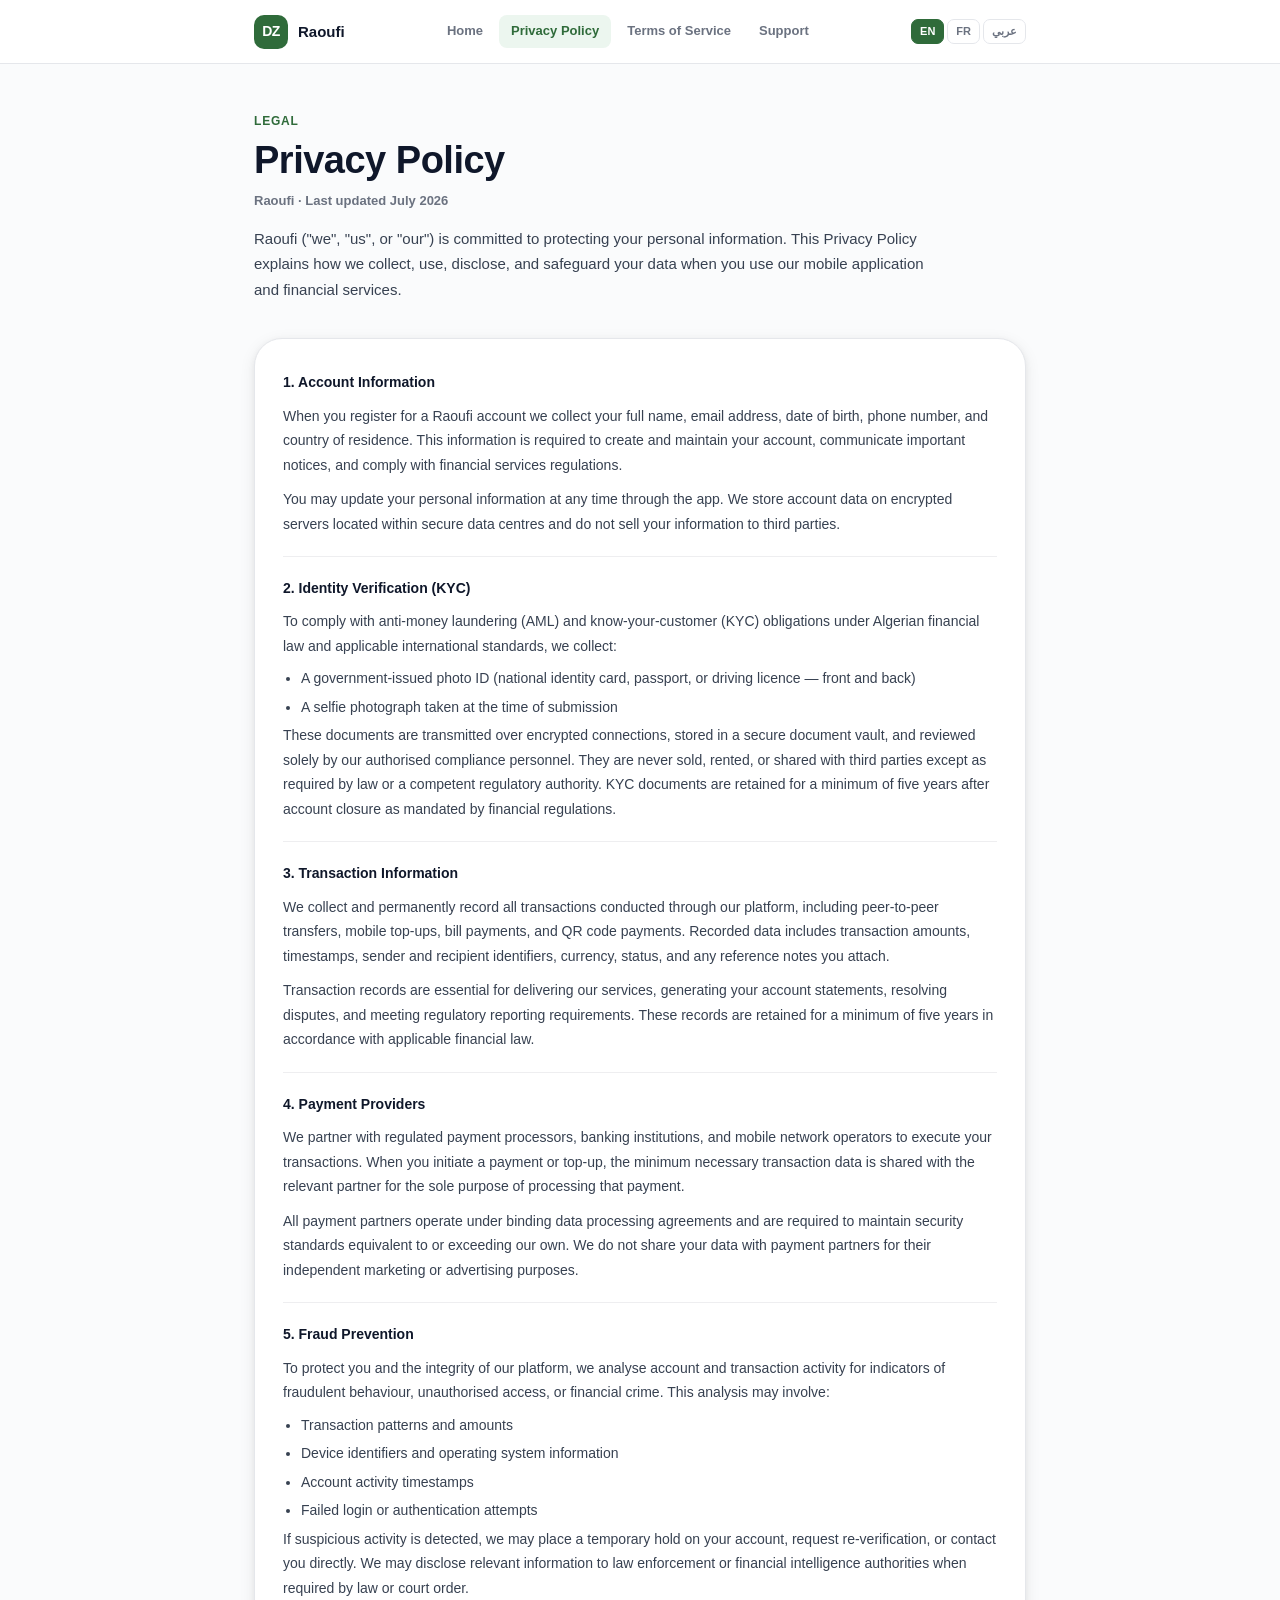
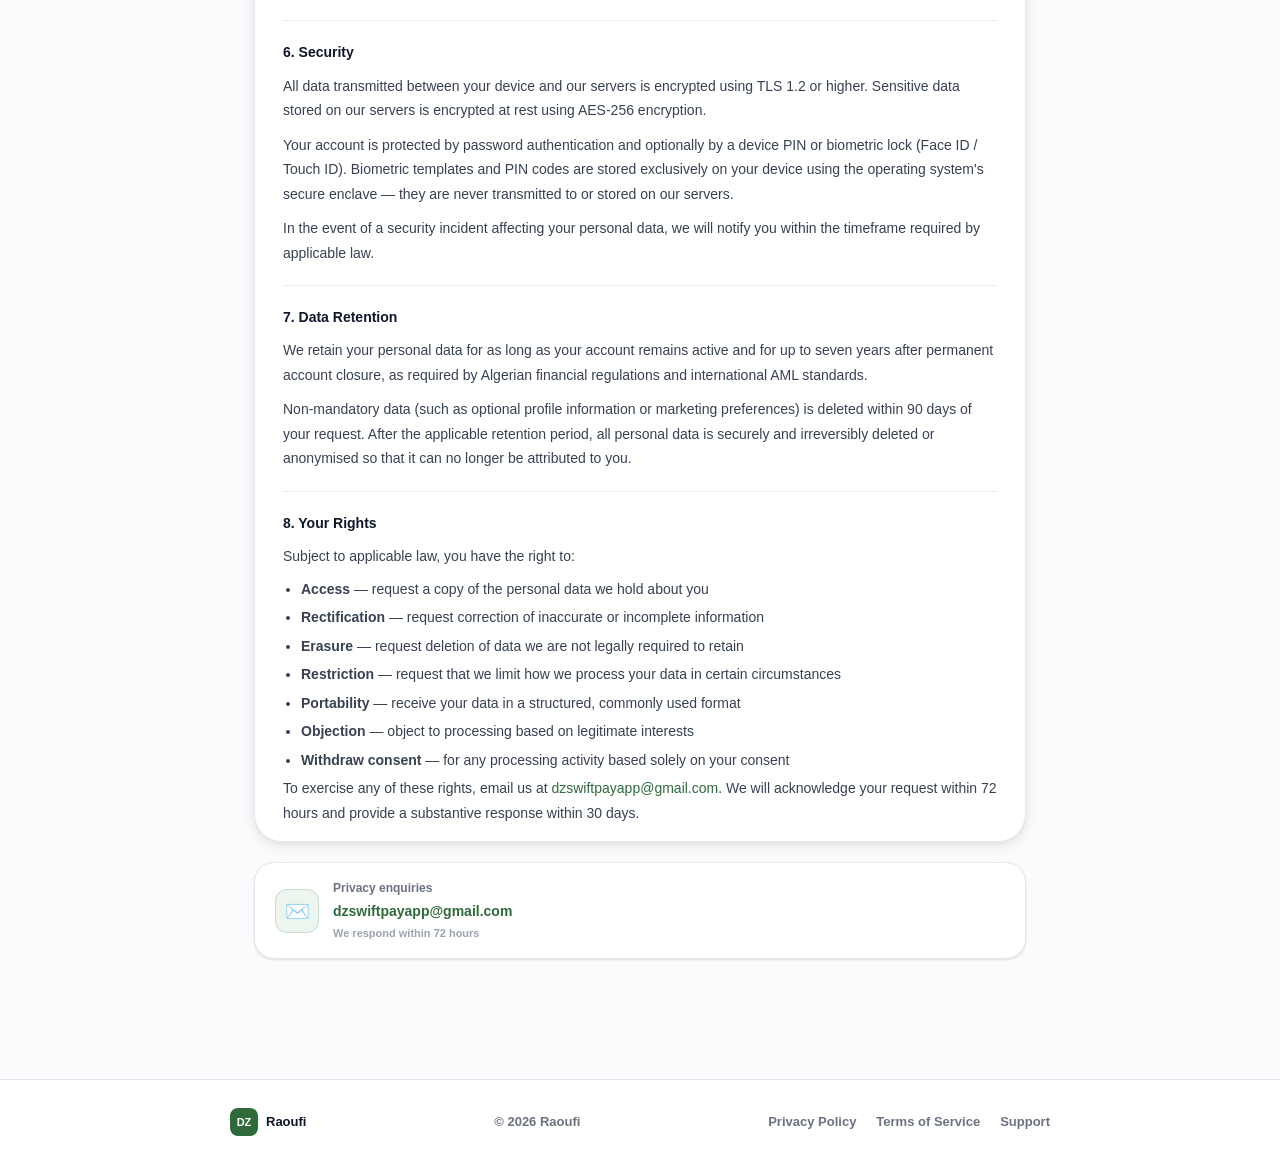
==== commit ddd2af0e: "Rebrand legal pages DZ SwiftPay to Raoufi" ====
--- a/privacy.html
+++ b/privacy.html
@@ -3,8 +3,8 @@
 <head>
   <meta charset="UTF-8" />
   <meta name="viewport" content="width=device-width, initial-scale=1.0" />
-  <meta name="description" content="DZ SwiftPay Privacy Policy — how we collect, use, and protect your personal data." />
-  <title>Privacy Policy — DZ SwiftPay</title>
+  <meta name="description" content="Raoufi Privacy Policy — how we collect, use, and protect your personal data." />
+  <title>Privacy Policy — Raoufi</title>
   <link rel="stylesheet" href="styles.css" />
 </head>
 <body>
@@ -13,7 +13,7 @@
     <div class="nav-inner">
       <a href="index.html" class="nav-logo">
         <div class="nav-logo-mark">DZ</div>
-        <span class="nav-brand">DZ SwiftPay</span>
+        <span class="nav-brand">Raoufi</span>
       </a>
       <div class="nav-links">
         <a href="index.html" data-i18n="nav_home">Home</a>
@@ -34,8 +34,8 @@
     <div class="page-header">
       <div class="eyebrow" data-i18n="page_eyebrow">Legal</div>
       <h1 data-i18n="page_title">Privacy Policy</h1>
-      <div class="meta" data-i18n="page_meta">DZ SwiftPay · Last updated July 2026</div>
-      <p class="intro" data-i18n="page_intro">DZ SwiftPay ("we", "us", or "our") is committed to protecting your personal information. This Privacy Policy explains how we collect, use, disclose, and safeguard your data when you use our mobile application and financial services.</p>
+      <div class="meta" data-i18n="page_meta">Raoufi · Last updated July 2026</div>
+      <p class="intro" data-i18n="page_intro">Raoufi ("we", "us", or "our") is committed to protecting your personal information. This Privacy Policy explains how we collect, use, disclose, and safeguard your data when you use our mobile application and financial services.</p>
     </div>
 
     <div class="card">
@@ -44,7 +44,7 @@
         <div class="section">
           <h2 data-i18n="s1_title">1. Account Information</h2>
           <div data-i18n-html="s1_body">
-            <p>When you register for a DZ SwiftPay account we collect your full name, email address, date of birth, phone number, and country of residence. This information is required to create and maintain your account, communicate important notices, and comply with financial services regulations.</p>
+            <p>When you register for a Raoufi account we collect your full name, email address, date of birth, phone number, and country of residence. This information is required to create and maintain your account, communicate important notices, and comply with financial services regulations.</p>
             <p>You may update your personal information at any time through the app. We store account data on encrypted servers located within secure data centres and do not sell your information to third parties.</p>
           </div>
         </div>
@@ -143,9 +143,9 @@
     <div class="footer-inner">
       <a href="index.html" class="footer-logo">
         <div class="footer-logo-mark">DZ</div>
-        <span class="footer-brand">DZ SwiftPay</span>
+        <span class="footer-brand">Raoufi</span>
       </a>
-      <span class="footer-copy" data-i18n="footer_copy">&copy; 2026 DZ SwiftPay</span>
+      <span class="footer-copy" data-i18n="footer_copy">&copy; 2026 Raoufi</span>
       <div class="footer-links">
         <a href="privacy.html" data-i18n="nav_privacy">Privacy</a>
         <a href="terms.html" data-i18n="nav_terms">Terms</a>
@@ -157,15 +157,15 @@
   <script>
   window.TRANSLATIONS = {
     en: {
-      doc_title:    'Privacy Policy — DZ SwiftPay',
+      doc_title:    'Privacy Policy — Raoufi',
       nav_home:     'Home', nav_privacy: 'Privacy Policy',
       nav_terms:    'Terms of Service', nav_support: 'Support',
       page_eyebrow: 'Legal',
       page_title:   'Privacy Policy',
-      page_meta:    'DZ SwiftPay · Last updated July 2026',
-      page_intro:   'DZ SwiftPay ("we", "us", or "our") is committed to protecting your personal information. This Privacy Policy explains how we collect, use, disclose, and safeguard your data when you use our mobile application and financial services.',
+      page_meta:    'Raoufi · Last updated July 2026',
+      page_intro:   'Raoufi ("we", "us", or "our") is committed to protecting your personal information. This Privacy Policy explains how we collect, use, disclose, and safeguard your data when you use our mobile application and financial services.',
       s1_title: '1. Account Information',
-      s1_body: '<p>When you register for a DZ SwiftPay account we collect your full name, email address, date of birth, phone number, and country of residence. This information is required to create and maintain your account, communicate important notices, and comply with financial services regulations.</p><p>You may update your personal information at any time through the app. We store account data on encrypted servers located within secure data centres and do not sell your information to third parties.</p>',
+      s1_body: '<p>When you register for a Raoufi account we collect your full name, email address, date of birth, phone number, and country of residence. This information is required to create and maintain your account, communicate important notices, and comply with financial services regulations.</p><p>You may update your personal information at any time through the app. We store account data on encrypted servers located within secure data centres and do not sell your information to third parties.</p>',
       s2_title: '2. Identity Verification (KYC)',
       s2_body: '<p>To comply with anti-money laundering (AML) and know-your-customer (KYC) obligations under Algerian financial law and applicable international standards, we collect:</p><ul><li>A government-issued photo ID (national identity card, passport, or driving licence — front and back)</li><li>A selfie photograph taken at the time of submission</li></ul><p>These documents are transmitted over encrypted connections, stored in a secure document vault, and reviewed solely by our authorised compliance personnel. They are never sold, rented, or shared with third parties except as required by law or a competent regulatory authority. KYC documents are retained for a minimum of five years after account closure as mandated by financial regulations.</p>',
       s3_title: '3. Transaction Information',
@@ -181,18 +181,18 @@
       s8_title: '8. Your Rights',
       s8_body: '<p>Subject to applicable law, you have the right to:</p><ul><li><strong>Access</strong> — request a copy of the personal data we hold about you</li><li><strong>Rectification</strong> — request correction of inaccurate or incomplete information</li><li><strong>Erasure</strong> — request deletion of data we are not legally required to retain</li><li><strong>Restriction</strong> — request that we limit how we process your data in certain circumstances</li><li><strong>Portability</strong> — receive your data in a structured, commonly used format</li><li><strong>Objection</strong> — object to processing based on legitimate interests</li><li><strong>Withdraw consent</strong> — for any processing activity based solely on your consent</li></ul><p>To exercise any of these rights, email us at <a href="mailto:dzswiftpayapp@gmail.com">dzswiftpayapp@gmail.com</a>. We will acknowledge your request within 72 hours and provide a substantive response within 30 days.</p>',
       contact_label: 'Privacy enquiries', contact_note: 'We respond within 72 hours',
-      footer_copy: '© 2026 DZ SwiftPay'
+      footer_copy: '© 2026 Raoufi'
     },
     fr: {
-      doc_title:    'Politique de confidentialité — DZ SwiftPay',
+      doc_title:    'Politique de confidentialité — Raoufi',
       nav_home:     'Accueil', nav_privacy: 'Confidentialité',
       nav_terms:    'Conditions d\'utilisation', nav_support: 'Assistance',
       page_eyebrow: 'Mentions légales',
       page_title:   'Politique de confidentialité',
-      page_meta:    'DZ SwiftPay · Dernière mise à jour juillet 2026',
-      page_intro:   'DZ SwiftPay (« nous ») s\'engage à protéger vos informations personnelles. Cette politique de confidentialité explique comment nous collectons, utilisons, divulguons et protégeons vos données lorsque vous utilisez notre application mobile et nos services financiers.',
+      page_meta:    'Raoufi · Dernière mise à jour juillet 2026',
+      page_intro:   'Raoufi (« nous ») s\'engage à protéger vos informations personnelles. Cette politique de confidentialité explique comment nous collectons, utilisons, divulguons et protégeons vos données lorsque vous utilisez notre application mobile et nos services financiers.',
       s1_title: '1. Informations du compte',
-      s1_body: '<p>Lors de votre inscription sur DZ SwiftPay, nous collectons votre nom complet, votre adresse e-mail, votre date de naissance, votre numéro de téléphone et votre pays de résidence. Ces informations sont nécessaires pour créer et gérer votre compte, vous envoyer des avis importants et respecter la réglementation des services financiers.</p><p>Vous pouvez mettre à jour vos informations personnelles à tout moment depuis l\'application. Nous stockons les données du compte sur des serveurs chiffrés dans des centres de données sécurisés et ne vendons jamais vos informations à des tiers.</p>',
+      s1_body: '<p>Lors de votre inscription sur Raoufi, nous collectons votre nom complet, votre adresse e-mail, votre date de naissance, votre numéro de téléphone et votre pays de résidence. Ces informations sont nécessaires pour créer et gérer votre compte, vous envoyer des avis importants et respecter la réglementation des services financiers.</p><p>Vous pouvez mettre à jour vos informations personnelles à tout moment depuis l\'application. Nous stockons les données du compte sur des serveurs chiffrés dans des centres de données sécurisés et ne vendons jamais vos informations à des tiers.</p>',
       s2_title: '2. Vérification d\'identité (KYC)',
       s2_body: '<p>Pour respecter les obligations de lutte contre le blanchiment de capitaux (LBC) et de connaissance du client (KYC) imposées par le droit financier algérien et les normes internationales applicables, nous collectons :</p><ul><li>Un document d\'identité officiel avec photo (carte nationale d\'identité, passeport ou permis de conduire — recto et verso)</li><li>Un selfie pris en temps réel au moment de la soumission</li></ul><p>Ces documents sont transmis via des connexions chiffrées, stockés dans un coffre-fort documentaire sécurisé et consultés uniquement par nos agents de conformité habilités. Ils ne sont jamais vendus, loués ou partagés avec des tiers, sauf obligation légale ou injonction d\'une autorité réglementaire compétente. Les documents KYC sont conservés pendant au moins cinq ans après la clôture du compte, conformément à la réglementation financière.</p>',
       s3_title: '3. Informations sur les transactions',
@@ -208,18 +208,18 @@
       s8_title: '8. Vos droits',
       s8_body: '<p>Sous réserve de la législation applicable, vous disposez du droit :</p><ul><li><strong>D\'accès</strong> — demander une copie des données personnelles que nous détenons vous concernant</li><li><strong>De rectification</strong> — demander la correction d\'informations inexactes ou incomplètes</li><li><strong>D\'effacement</strong> — demander la suppression de données que nous ne sommes pas légalement tenus de conserver</li><li><strong>De limitation</strong> — demander que nous limitions le traitement de vos données dans certaines circonstances</li><li><strong>De portabilité</strong> — recevoir vos données dans un format structuré et couramment utilisé</li><li><strong>D\'opposition</strong> — vous opposer au traitement fondé sur des intérêts légitimes</li><li><strong>De retrait du consentement</strong> — pour toute activité de traitement reposant uniquement sur votre consentement</li></ul><p>Pour exercer l\'un de ces droits, contactez-nous à <a href="mailto:dzswiftpayapp@gmail.com">dzswiftpayapp@gmail.com</a>. Nous accuserons réception de votre demande dans les 72 heures et fournirons une réponse de fond dans les 30 jours.</p>',
       contact_label: 'Questions relatives à la confidentialité', contact_note: 'Nous répondons dans les 72 heures',
-      footer_copy: '© 2026 DZ SwiftPay'
+      footer_copy: '© 2026 Raoufi'
     },
     ar: {
-      doc_title:    'سياسة الخصوصية — DZ SwiftPay',
+      doc_title:    'سياسة الخصوصية — Raoufi',
       nav_home:     'الرئيسية', nav_privacy: 'سياسة الخصوصية',
       nav_terms:    'شروط الخدمة', nav_support: 'الدعم',
       page_eyebrow: 'قانوني',
       page_title:   'سياسة الخصوصية',
-      page_meta:    'DZ SwiftPay · آخر تحديث يوليو 2026',
-      page_intro:   'تلتزم منصة DZ SwiftPay بحماية معلوماتك الشخصية. توضّح سياسة الخصوصية هذه كيفية جمع بياناتك واستخدامها والإفصاح عنها وحمايتها عند استخدامك لتطبيقنا المحمول وخدماتنا المالية.',
+      page_meta:    'Raoufi · آخر تحديث يوليو 2026',
+      page_intro:   'تلتزم منصة Raoufi بحماية معلوماتك الشخصية. توضّح سياسة الخصوصية هذه كيفية جمع بياناتك واستخدامها والإفصاح عنها وحمايتها عند استخدامك لتطبيقنا المحمول وخدماتنا المالية.',
       s1_title: '١. معلومات الحساب',
-      s1_body: '<p>عند تسجيلك في DZ SwiftPay، نجمع اسمك الكامل وعنوان بريدك الإلكتروني وتاريخ ميلادك ورقم هاتفك وبلد إقامتك. تُعدّ هذه المعلومات ضرورية لإنشاء حسابك والحفاظ عليه، وإرسال الإشعارات المهمة إليك، والامتثال للوائح الخدمات المالية.</p><p>يمكنك تحديث معلوماتك الشخصية في أي وقت من خلال التطبيق. نخزّن بيانات الحساب على خوادم مشفّرة في مراكز بيانات آمنة، ولا نبيع معلوماتك لأطراف ثالثة.</p>',
+      s1_body: '<p>عند تسجيلك في Raoufi، نجمع اسمك الكامل وعنوان بريدك الإلكتروني وتاريخ ميلادك ورقم هاتفك وبلد إقامتك. تُعدّ هذه المعلومات ضرورية لإنشاء حسابك والحفاظ عليه، وإرسال الإشعارات المهمة إليك، والامتثال للوائح الخدمات المالية.</p><p>يمكنك تحديث معلوماتك الشخصية في أي وقت من خلال التطبيق. نخزّن بيانات الحساب على خوادم مشفّرة في مراكز بيانات آمنة، ولا نبيع معلوماتك لأطراف ثالثة.</p>',
       s2_title: '٢. التحقق من الهوية (KYC)',
       s2_body: '<p>امتثالاً لمتطلبات مكافحة غسيل الأموال (AML) والتحقق من هوية العملاء (KYC) بموجب القانون المالي الجزائري والمعايير الدولية المعمول بها، نجمع:</p><ul><li>وثيقة هوية رسمية تحمل صورة (بطاقة الهوية الوطنية أو جواز السفر أو رخصة القيادة — الوجه الأمامي والخلفي)</li><li>صورة شخصية حية يتم التقاطها وقت التقديم</li></ul><p>تُنقل هذه الوثائق عبر اتصالات مشفّرة وتُخزَّن في خزنة وثائق آمنة، ولا يطّلع عليها إلا موظفو الامتثال المخوَّلون. لا تُباع هذه الوثائق أو تُؤجَّر أو تُشارَك مع أطراف ثالثة إلا وفقاً لما يقتضيه القانون أو تأمر به جهة تنظيمية مختصة. يُحتفظ بوثائق التحقق لمدة لا تقل عن خمس سنوات بعد إغلاق الحساب وفقاً للوائح المالية.</p>',
       s3_title: '٣. معلومات المعاملات',
@@ -235,7 +235,7 @@
       s8_title: '٨. حقوقك',
       s8_body: '<p>وفقاً للقانون المعمول به، يحق لك:</p><ul><li><strong>الوصول</strong> — طلب نسخة من بياناتك الشخصية المحفوظة لدينا</li><li><strong>التصحيح</strong> — طلب تصحيح المعلومات غير الدقيقة أو غير المكتملة</li><li><strong>الحذف</strong> — طلب حذف البيانات التي لا يلزمنا القانون بالاحتفاظ بها</li><li><strong>التقييد</strong> — طلب تقييد كيفية معالجة بياناتك في ظروف معينة</li><li><strong>قابلية النقل</strong> — استلام بياناتك بتنسيق منظّم وشائع الاستخدام</li><li><strong>الاعتراض</strong> — الاعتراض على المعالجة القائمة على المصالح المشروعة</li><li><strong>سحب الموافقة</strong> — لأي نشاط معالجة يستند فقط إلى موافقتك</li></ul><p>لممارسة أي من هذه الحقوق، تواصل معنا عبر <a href="mailto:dzswiftpayapp@gmail.com">dzswiftpayapp@gmail.com</a>. سنؤكد استلام طلبك خلال 72 ساعة ونُقدّم رداً موضوعياً خلال 30 يوماً.</p>',
       contact_label: 'استفسارات الخصوصية', contact_note: 'نردّ خلال 72 ساعة',
-      footer_copy: '© 2026 DZ SwiftPay'
+      footer_copy: '© 2026 Raoufi'
     }
   };
   </script>
--- a/styles.css
+++ b/styles.css
@@ -1,5 +1,5 @@
 /* ============================================================
-   DZ SwiftPay — GitHub Pages Stylesheet
+   Raoufi — GitHub Pages Stylesheet
    ============================================================ */
 
 /* ---------- Reset & Custom Properties ---------- */
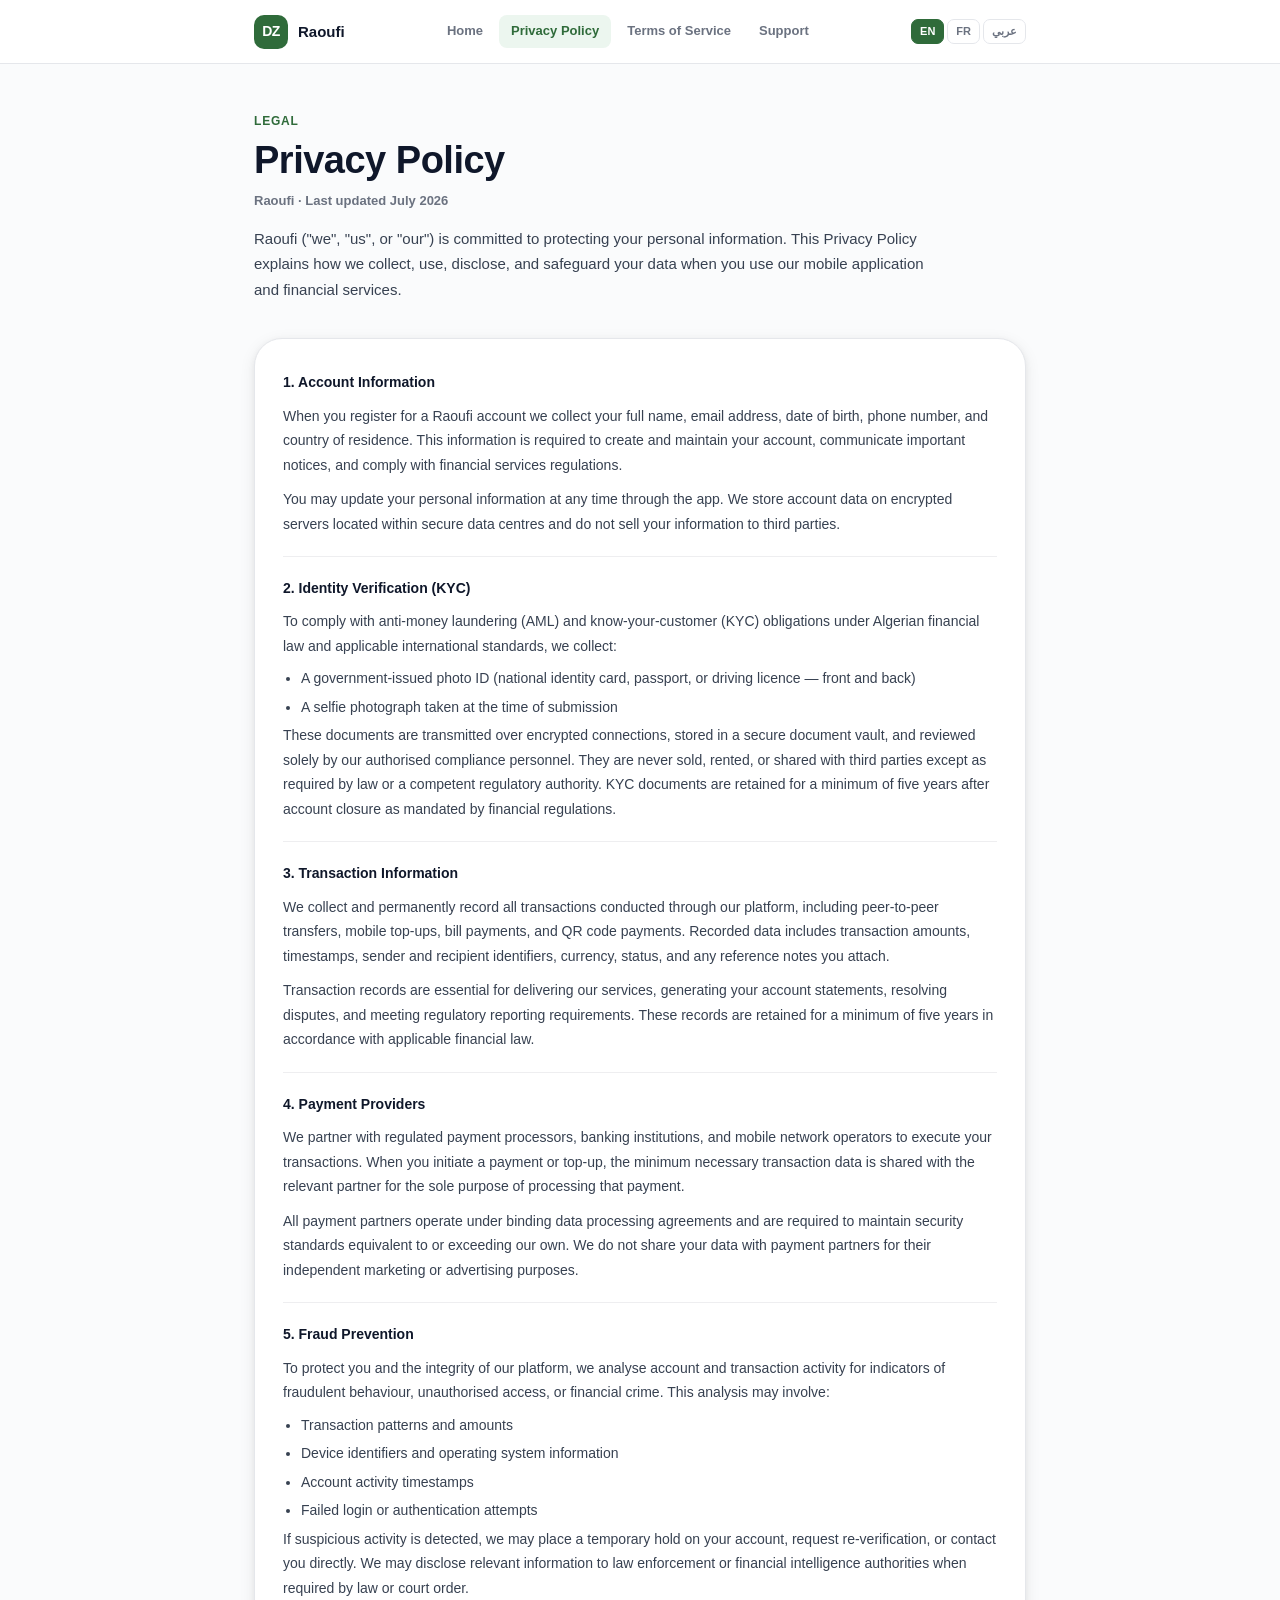
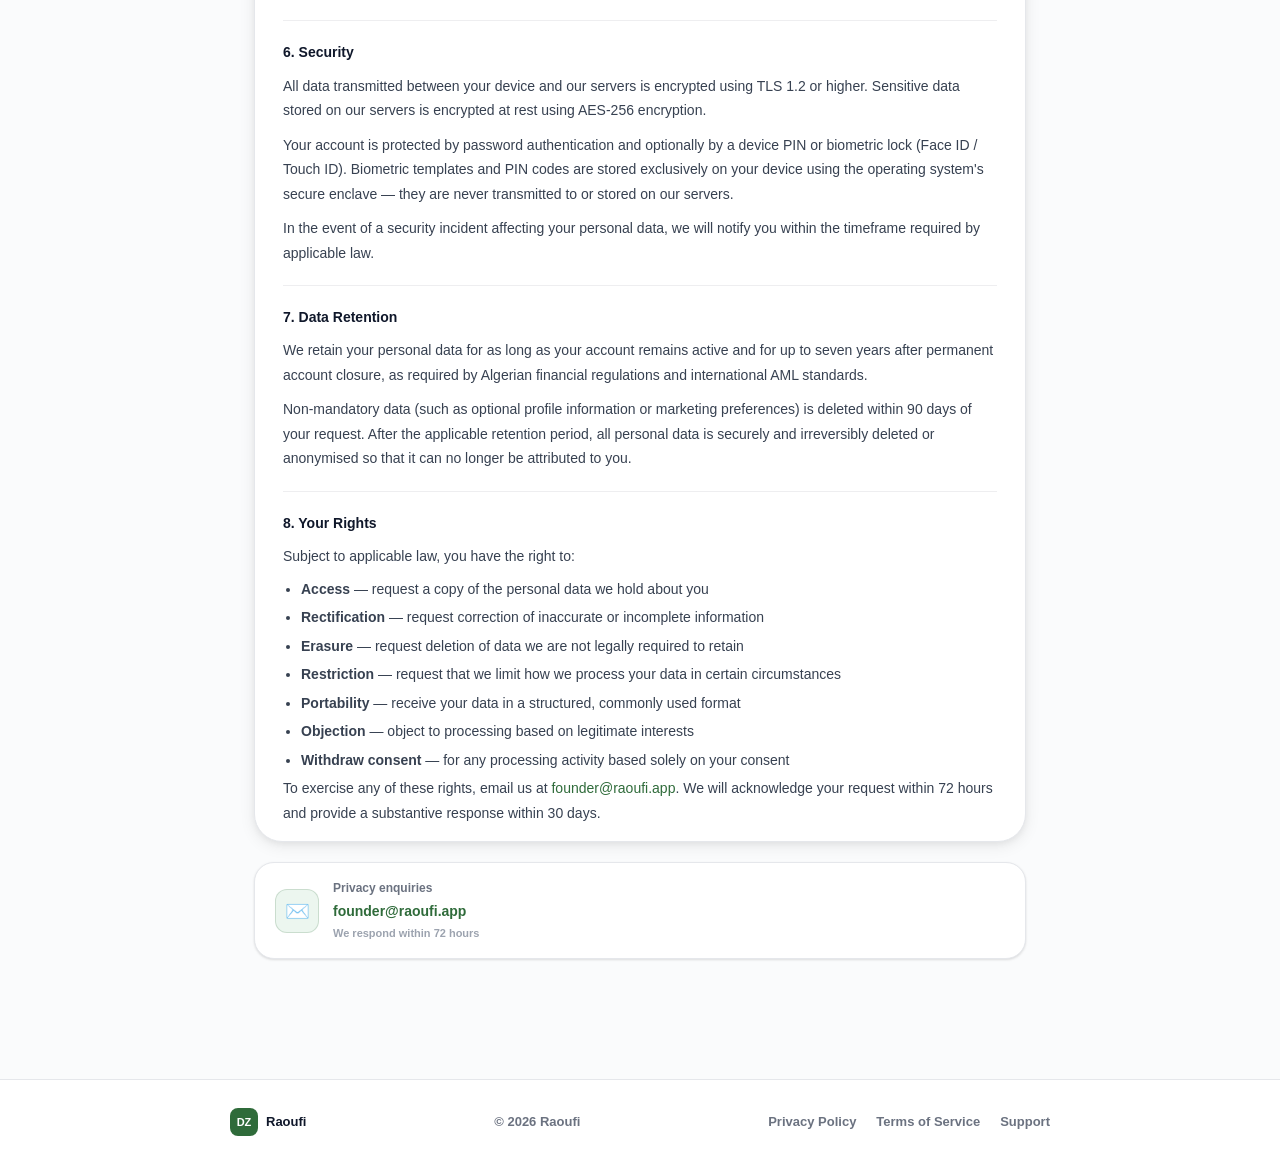
==== commit b316a318: "Update contact email to founder@raoufi.app" ====
--- a/privacy.html
+++ b/privacy.html
@@ -121,18 +121,18 @@
               <li><strong>Objection</strong> — object to processing based on legitimate interests</li>
               <li><strong>Withdraw consent</strong> — for any processing activity based solely on your consent</li>
             </ul>
-            <p>To exercise any of these rights, email us at <a href="mailto:dzswiftpayapp@gmail.com">dzswiftpayapp@gmail.com</a>. We will acknowledge your request within 72 hours and provide a substantive response within 30 days.</p>
-          </div>
-        </div>
-
-      </div>
-    </div>
-
-    <a href="mailto:dzswiftpayapp@gmail.com" class="contact-card">
+            <p>To exercise any of these rights, email us at <a href="mailto:founder@raoufi.app">founder@raoufi.app</a>. We will acknowledge your request within 72 hours and provide a substantive response within 30 days.</p>
+          </div>
+        </div>
+
+      </div>
+    </div>
+
+    <a href="mailto:founder@raoufi.app" class="contact-card">
       <div class="contact-icon">✉️</div>
       <div>
         <div class="contact-label" data-i18n="contact_label">Privacy enquiries</div>
-        <div class="contact-email">dzswiftpayapp@gmail.com</div>
+        <div class="contact-email">founder@raoufi.app</div>
         <div class="contact-note" data-i18n="contact_note">We respond within 72 hours</div>
       </div>
     </a>
@@ -179,7 +179,7 @@
       s7_title: '7. Data Retention',
       s7_body: '<p>We retain your personal data for as long as your account remains active and for up to seven years after permanent account closure, as required by Algerian financial regulations and international AML standards.</p><p>Non-mandatory data (such as optional profile information or marketing preferences) is deleted within 90 days of your request. After the applicable retention period, all personal data is securely and irreversibly deleted or anonymised so that it can no longer be attributed to you.</p>',
       s8_title: '8. Your Rights',
-      s8_body: '<p>Subject to applicable law, you have the right to:</p><ul><li><strong>Access</strong> — request a copy of the personal data we hold about you</li><li><strong>Rectification</strong> — request correction of inaccurate or incomplete information</li><li><strong>Erasure</strong> — request deletion of data we are not legally required to retain</li><li><strong>Restriction</strong> — request that we limit how we process your data in certain circumstances</li><li><strong>Portability</strong> — receive your data in a structured, commonly used format</li><li><strong>Objection</strong> — object to processing based on legitimate interests</li><li><strong>Withdraw consent</strong> — for any processing activity based solely on your consent</li></ul><p>To exercise any of these rights, email us at <a href="mailto:dzswiftpayapp@gmail.com">dzswiftpayapp@gmail.com</a>. We will acknowledge your request within 72 hours and provide a substantive response within 30 days.</p>',
+      s8_body: '<p>Subject to applicable law, you have the right to:</p><ul><li><strong>Access</strong> — request a copy of the personal data we hold about you</li><li><strong>Rectification</strong> — request correction of inaccurate or incomplete information</li><li><strong>Erasure</strong> — request deletion of data we are not legally required to retain</li><li><strong>Restriction</strong> — request that we limit how we process your data in certain circumstances</li><li><strong>Portability</strong> — receive your data in a structured, commonly used format</li><li><strong>Objection</strong> — object to processing based on legitimate interests</li><li><strong>Withdraw consent</strong> — for any processing activity based solely on your consent</li></ul><p>To exercise any of these rights, email us at <a href="mailto:founder@raoufi.app">founder@raoufi.app</a>. We will acknowledge your request within 72 hours and provide a substantive response within 30 days.</p>',
       contact_label: 'Privacy enquiries', contact_note: 'We respond within 72 hours',
       footer_copy: '© 2026 Raoufi'
     },
@@ -206,7 +206,7 @@
       s7_title: '7. Conservation des données',
       s7_body: '<p>Nous conservons vos données personnelles aussi longtemps que votre compte est actif et jusqu\'à sept ans après la clôture définitive du compte, conformément à la réglementation financière algérienne et aux normes internationales de lutte contre le blanchiment de capitaux.</p><p>Les données non obligatoires (telles que les informations facultatives du profil ou les préférences marketing) sont supprimées dans les 90 jours suivant votre demande. À l\'expiration de la période de conservation applicable, toutes les données personnelles sont supprimées de façon sécurisée et irréversible ou anonymisées afin de ne plus pouvoir vous être attribuées.</p>',
       s8_title: '8. Vos droits',
-      s8_body: '<p>Sous réserve de la législation applicable, vous disposez du droit :</p><ul><li><strong>D\'accès</strong> — demander une copie des données personnelles que nous détenons vous concernant</li><li><strong>De rectification</strong> — demander la correction d\'informations inexactes ou incomplètes</li><li><strong>D\'effacement</strong> — demander la suppression de données que nous ne sommes pas légalement tenus de conserver</li><li><strong>De limitation</strong> — demander que nous limitions le traitement de vos données dans certaines circonstances</li><li><strong>De portabilité</strong> — recevoir vos données dans un format structuré et couramment utilisé</li><li><strong>D\'opposition</strong> — vous opposer au traitement fondé sur des intérêts légitimes</li><li><strong>De retrait du consentement</strong> — pour toute activité de traitement reposant uniquement sur votre consentement</li></ul><p>Pour exercer l\'un de ces droits, contactez-nous à <a href="mailto:dzswiftpayapp@gmail.com">dzswiftpayapp@gmail.com</a>. Nous accuserons réception de votre demande dans les 72 heures et fournirons une réponse de fond dans les 30 jours.</p>',
+      s8_body: '<p>Sous réserve de la législation applicable, vous disposez du droit :</p><ul><li><strong>D\'accès</strong> — demander une copie des données personnelles que nous détenons vous concernant</li><li><strong>De rectification</strong> — demander la correction d\'informations inexactes ou incomplètes</li><li><strong>D\'effacement</strong> — demander la suppression de données que nous ne sommes pas légalement tenus de conserver</li><li><strong>De limitation</strong> — demander que nous limitions le traitement de vos données dans certaines circonstances</li><li><strong>De portabilité</strong> — recevoir vos données dans un format structuré et couramment utilisé</li><li><strong>D\'opposition</strong> — vous opposer au traitement fondé sur des intérêts légitimes</li><li><strong>De retrait du consentement</strong> — pour toute activité de traitement reposant uniquement sur votre consentement</li></ul><p>Pour exercer l\'un de ces droits, contactez-nous à <a href="mailto:founder@raoufi.app">founder@raoufi.app</a>. Nous accuserons réception de votre demande dans les 72 heures et fournirons une réponse de fond dans les 30 jours.</p>',
       contact_label: 'Questions relatives à la confidentialité', contact_note: 'Nous répondons dans les 72 heures',
       footer_copy: '© 2026 Raoufi'
     },
@@ -233,7 +233,7 @@
       s7_title: '٧. الاحتفاظ بالبيانات',
       s7_body: '<p>نحتفظ ببياناتك الشخصية طوال فترة نشاط حسابك ولمدة تصل إلى سبع سنوات بعد الإغلاق الدائم للحساب، وفقاً للوائح المالية الجزائرية ومعايير مكافحة غسيل الأموال الدولية.</p><p>تُحذف البيانات غير الإلزامية (كالمعلومات الاختيارية في الملف الشخصي أو تفضيلات التسويق) في غضون 90 يوماً من تقديم طلبك. بعد انتهاء فترة الاحتفاظ المعمول بها، تُحذف جميع البيانات الشخصية أو تُجهَّل بشكل آمن لا رجعة فيه بحيث لا يمكن إسنادها إليك.</p>',
       s8_title: '٨. حقوقك',
-      s8_body: '<p>وفقاً للقانون المعمول به، يحق لك:</p><ul><li><strong>الوصول</strong> — طلب نسخة من بياناتك الشخصية المحفوظة لدينا</li><li><strong>التصحيح</strong> — طلب تصحيح المعلومات غير الدقيقة أو غير المكتملة</li><li><strong>الحذف</strong> — طلب حذف البيانات التي لا يلزمنا القانون بالاحتفاظ بها</li><li><strong>التقييد</strong> — طلب تقييد كيفية معالجة بياناتك في ظروف معينة</li><li><strong>قابلية النقل</strong> — استلام بياناتك بتنسيق منظّم وشائع الاستخدام</li><li><strong>الاعتراض</strong> — الاعتراض على المعالجة القائمة على المصالح المشروعة</li><li><strong>سحب الموافقة</strong> — لأي نشاط معالجة يستند فقط إلى موافقتك</li></ul><p>لممارسة أي من هذه الحقوق، تواصل معنا عبر <a href="mailto:dzswiftpayapp@gmail.com">dzswiftpayapp@gmail.com</a>. سنؤكد استلام طلبك خلال 72 ساعة ونُقدّم رداً موضوعياً خلال 30 يوماً.</p>',
+      s8_body: '<p>وفقاً للقانون المعمول به، يحق لك:</p><ul><li><strong>الوصول</strong> — طلب نسخة من بياناتك الشخصية المحفوظة لدينا</li><li><strong>التصحيح</strong> — طلب تصحيح المعلومات غير الدقيقة أو غير المكتملة</li><li><strong>الحذف</strong> — طلب حذف البيانات التي لا يلزمنا القانون بالاحتفاظ بها</li><li><strong>التقييد</strong> — طلب تقييد كيفية معالجة بياناتك في ظروف معينة</li><li><strong>قابلية النقل</strong> — استلام بياناتك بتنسيق منظّم وشائع الاستخدام</li><li><strong>الاعتراض</strong> — الاعتراض على المعالجة القائمة على المصالح المشروعة</li><li><strong>سحب الموافقة</strong> — لأي نشاط معالجة يستند فقط إلى موافقتك</li></ul><p>لممارسة أي من هذه الحقوق، تواصل معنا عبر <a href="mailto:founder@raoufi.app">founder@raoufi.app</a>. سنؤكد استلام طلبك خلال 72 ساعة ونُقدّم رداً موضوعياً خلال 30 يوماً.</p>',
       contact_label: 'استفسارات الخصوصية', contact_note: 'نردّ خلال 72 ساعة',
       footer_copy: '© 2026 Raoufi'
     }
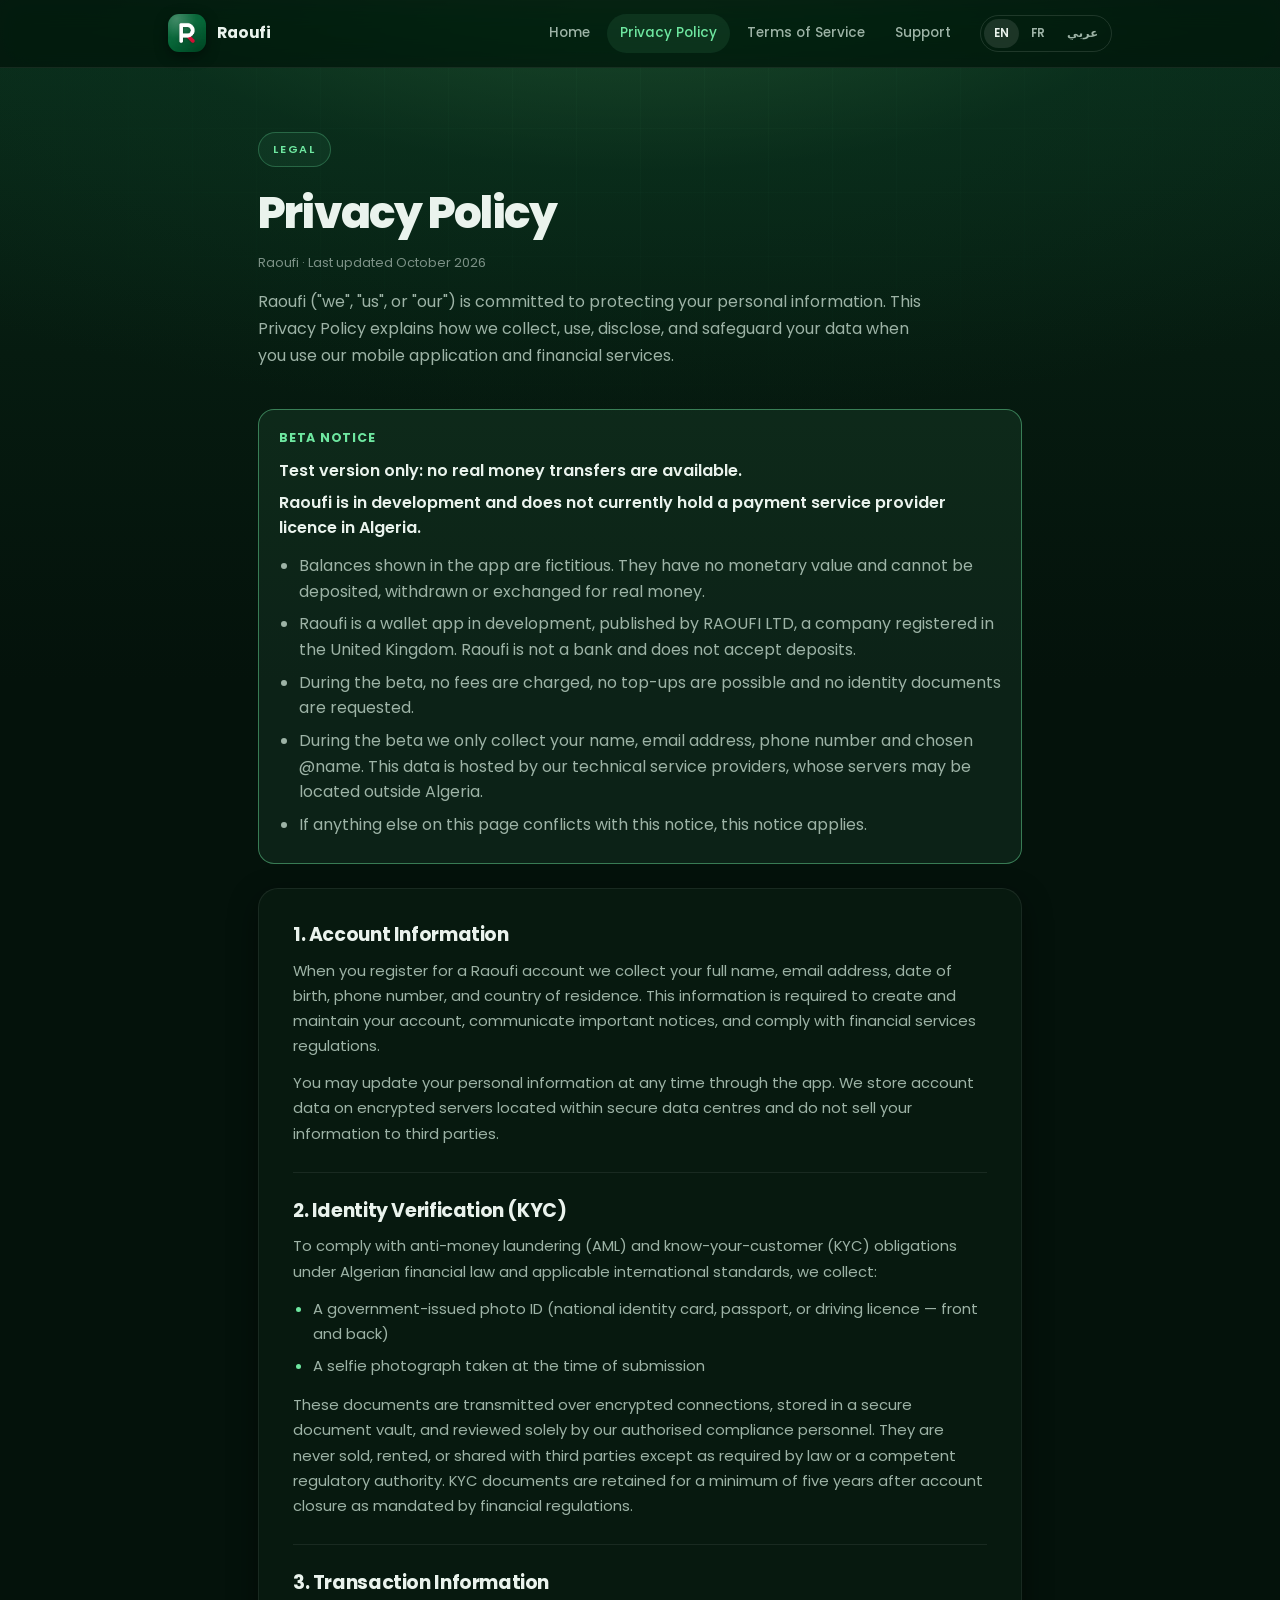
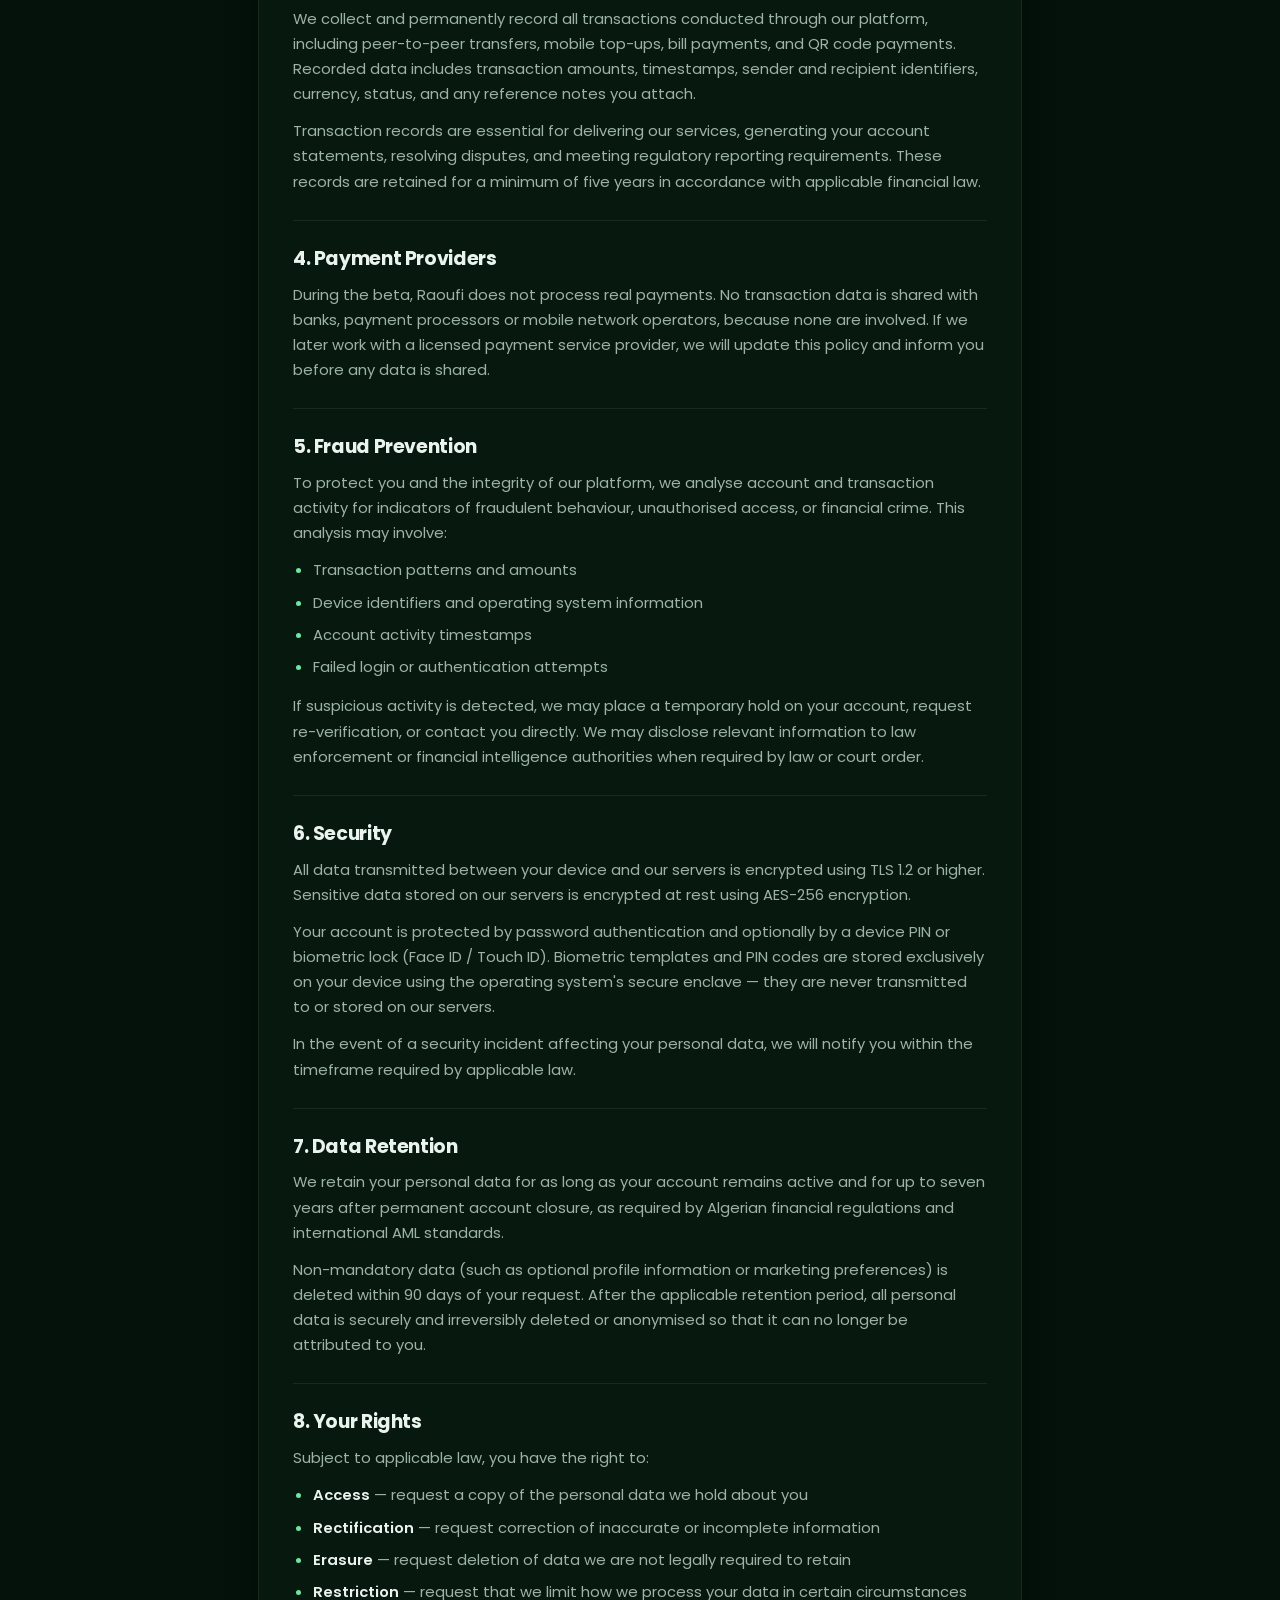
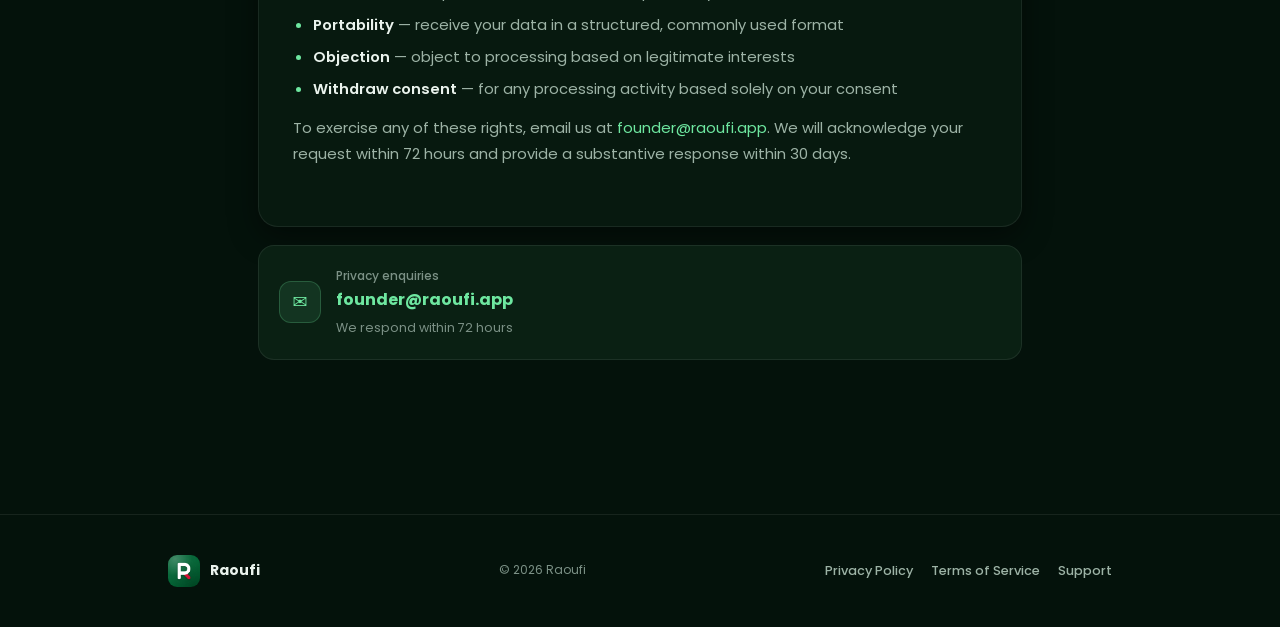
==== commit 88335d93: "Beta notice: test money only, no payment licence" ====
--- a/privacy.html
+++ b/privacy.html
@@ -34,9 +34,11 @@
     <div class="page-header">
       <div class="eyebrow" data-i18n="page_eyebrow">Legal</div>
       <h1 data-i18n="page_title">Privacy Policy</h1>
-      <div class="meta" data-i18n="page_meta">Raoufi · Last updated July 2026</div>
+      <div class="meta" data-i18n="page_meta">Raoufi · Last updated October 2026</div>
       <p class="intro" data-i18n="page_intro">Raoufi ("we", "us", or "our") is committed to protecting your personal information. This Privacy Policy explains how we collect, use, disclose, and safeguard your data when you use our mobile application and financial services.</p>
     </div>
+
+    <div class="beta-notice" style="border:1px solid rgba(110,231,160,.45);background:rgba(110,231,160,.08);border-radius:16px;padding:18px 20px;margin:0 0 24px;line-height:1.6" data-i18n-html="beta_notice"><p style="margin:0 0 10px;font-size:12.5px;font-weight:700;letter-spacing:.06em;text-transform:uppercase;color:#6EE7A0">Beta notice</p><p style="margin:0 0 6px;font-size:16px"><strong>Test version only: no real money transfers are available.</strong></p><p style="margin:0 0 12px;font-size:16px"><strong>Raoufi is in development and does not currently hold a payment service provider licence in Algeria.</strong></p><ul style="margin:0;padding-inline-start:20px"><li>Balances shown in the app are fictitious. They have no monetary value and cannot be deposited, withdrawn or exchanged for real money.</li><li>Raoufi is a wallet app in development, published by RAOUFI LTD, a company registered in the United Kingdom. Raoufi is not a bank and does not accept deposits.</li><li>During the beta, no fees are charged, no top-ups are possible and no identity documents are requested.</li><li>During the beta we only collect your name, email address, phone number and chosen @name. This data is hosted by our technical service providers, whose servers may be located outside Algeria.</li><li>If anything else on this page conflicts with this notice, this notice applies.</li></ul></div>
 
     <div class="card">
       <div class="card-inner">
@@ -72,8 +74,7 @@
         <div class="section">
           <h2 data-i18n="s4_title">4. Payment Providers</h2>
           <div data-i18n-html="s4_body">
-            <p>We partner with regulated payment processors, banking institutions, and mobile network operators to execute your transactions. When you initiate a payment or top-up, the minimum necessary transaction data is shared with the relevant partner for the sole purpose of processing that payment.</p>
-            <p>All payment partners operate under binding data processing agreements and are required to maintain security standards equivalent to or exceeding our own. We do not share your data with payment partners for their independent marketing or advertising purposes.</p>
+            <p>During the beta, Raoufi does not process real payments. No transaction data is shared with banks, payment processors or mobile network operators, because none are involved. If we later work with a licensed payment service provider, we will update this policy and inform you before any data is shared.</p>
           </div>
         </div>
 
@@ -158,11 +159,12 @@
   window.TRANSLATIONS = {
     en: {
       doc_title:    'Privacy Policy — Raoufi',
+      beta_notice: "<p style=\"margin:0 0 10px;font-size:12.5px;font-weight:700;letter-spacing:.06em;text-transform:uppercase;color:#6EE7A0\">Beta notice</p><p style=\"margin:0 0 6px;font-size:16px\"><strong>Test version only: no real money transfers are available.</strong></p><p style=\"margin:0 0 12px;font-size:16px\"><strong>Raoufi is in development and does not currently hold a payment service provider licence in Algeria.</strong></p><ul style=\"margin:0;padding-inline-start:20px\"><li>Balances shown in the app are fictitious. They have no monetary value and cannot be deposited, withdrawn or exchanged for real money.</li><li>Raoufi is a wallet app in development, published by RAOUFI LTD, a company registered in the United Kingdom. Raoufi is not a bank and does not accept deposits.</li><li>During the beta, no fees are charged, no top-ups are possible and no identity documents are requested.</li><li>During the beta we only collect your name, email address, phone number and chosen @name. This data is hosted by our technical service providers, whose servers may be located outside Algeria.</li><li>If anything else on this page conflicts with this notice, this notice applies.</li></ul>",
       nav_home:     'Home', nav_privacy: 'Privacy Policy',
       nav_terms:    'Terms of Service', nav_support: 'Support',
       page_eyebrow: 'Legal',
       page_title:   'Privacy Policy',
-      page_meta:    'Raoufi · Last updated July 2026',
+      page_meta:    'Raoufi · Last updated October 2026',
       page_intro:   'Raoufi ("we", "us", or "our") is committed to protecting your personal information. This Privacy Policy explains how we collect, use, disclose, and safeguard your data when you use our mobile application and financial services.',
       s1_title: '1. Account Information',
       s1_body: '<p>When you register for a Raoufi account we collect your full name, email address, date of birth, phone number, and country of residence. This information is required to create and maintain your account, communicate important notices, and comply with financial services regulations.</p><p>You may update your personal information at any time through the app. We store account data on encrypted servers located within secure data centres and do not sell your information to third parties.</p>',
@@ -171,7 +173,7 @@
       s3_title: '3. Transaction Information',
       s3_body: '<p>We collect and permanently record all transactions conducted through our platform, including peer-to-peer transfers, mobile top-ups, bill payments, and QR code payments. Recorded data includes transaction amounts, timestamps, sender and recipient identifiers, currency, status, and any reference notes you attach.</p><p>Transaction records are essential for delivering our services, generating your account statements, resolving disputes, and meeting regulatory reporting requirements. These records are retained for a minimum of five years in accordance with applicable financial law.</p>',
       s4_title: '4. Payment Providers',
-      s4_body: '<p>We partner with regulated payment processors, banking institutions, and mobile network operators to execute your transactions. When you initiate a payment or top-up, the minimum necessary transaction data is shared with the relevant partner for the sole purpose of processing that payment.</p><p>All payment partners operate under binding data processing agreements and are required to maintain security standards equivalent to or exceeding our own. We do not share your data with payment partners for their independent marketing or advertising purposes.</p>',
+      s4_body: "<p>During the beta, Raoufi does not process real payments. No transaction data is shared with banks, payment processors or mobile network operators, because none are involved. If we later work with a licensed payment service provider, we will update this policy and inform you before any data is shared.</p>",
       s5_title: '5. Fraud Prevention',
       s5_body: '<p>To protect you and the integrity of our platform, we analyse account and transaction activity for indicators of fraudulent behaviour, unauthorised access, or financial crime. This analysis may involve:</p><ul><li>Transaction patterns and amounts</li><li>Device identifiers and operating system information</li><li>Account activity timestamps</li><li>Failed login or authentication attempts</li></ul><p>If suspicious activity is detected, we may place a temporary hold on your account, request re-verification, or contact you directly. We may disclose relevant information to law enforcement or financial intelligence authorities when required by law or court order.</p>',
       s6_title: '6. Security',
@@ -185,11 +187,12 @@
     },
     fr: {
       doc_title:    'Politique de confidentialité — Raoufi',
+      beta_notice: "<p style=\"margin:0 0 10px;font-size:12.5px;font-weight:700;letter-spacing:.06em;text-transform:uppercase;color:#6EE7A0\">Avis — version bêta</p><p style=\"margin:0 0 6px;font-size:16px\"><strong>Version de test uniquement : aucun transfert d’argent réel n’est disponible.</strong></p><p style=\"margin:0 0 12px;font-size:16px\"><strong>Raoufi est en phase de développement et ne dispose pas, à ce jour, d’un agrément de prestataire de services de paiement en Algérie.</strong></p><ul style=\"margin:0;padding-inline-start:20px\"><li>Les soldes affichés dans l’application sont fictifs. Ils n’ont aucune valeur monétaire et ne peuvent être ni déposés, ni retirés, ni échangés contre de l’argent réel.</li><li>Raoufi est une application de portefeuille en cours de développement, éditée par RAOUFI LTD, société immatriculée au Royaume-Uni. Raoufi n’est pas une banque et ne reçoit aucun dépôt.</li><li>Pendant la bêta, aucuns frais ne sont prélevés, aucune recharge n’est possible et aucune pièce d’identité n’est demandée.</li><li>Pendant la bêta, nous collectons uniquement votre nom, votre adresse e-mail, votre numéro de téléphone et le @nom choisi. Ces données sont hébergées par nos prestataires techniques, dont les serveurs peuvent être situés hors d’Algérie.</li><li>En cas de contradiction avec le reste de cette page, le présent avis prévaut.</li></ul>",
       nav_home:     'Accueil', nav_privacy: 'Confidentialité',
       nav_terms:    'Conditions d\'utilisation', nav_support: 'Assistance',
       page_eyebrow: 'Mentions légales',
       page_title:   'Politique de confidentialité',
-      page_meta:    'Raoufi · Dernière mise à jour juillet 2026',
+      page_meta:    'Raoufi · Dernière mise à jour octobre 2026',
       page_intro:   'Raoufi (« nous ») s\'engage à protéger vos informations personnelles. Cette politique de confidentialité explique comment nous collectons, utilisons, divulguons et protégeons vos données lorsque vous utilisez notre application mobile et nos services financiers.',
       s1_title: '1. Informations du compte',
       s1_body: '<p>Lors de votre inscription sur Raoufi, nous collectons votre nom complet, votre adresse e-mail, votre date de naissance, votre numéro de téléphone et votre pays de résidence. Ces informations sont nécessaires pour créer et gérer votre compte, vous envoyer des avis importants et respecter la réglementation des services financiers.</p><p>Vous pouvez mettre à jour vos informations personnelles à tout moment depuis l\'application. Nous stockons les données du compte sur des serveurs chiffrés dans des centres de données sécurisés et ne vendons jamais vos informations à des tiers.</p>',
@@ -198,7 +201,7 @@
       s3_title: '3. Informations sur les transactions',
       s3_body: '<p>Nous collectons et enregistrons de manière permanente toutes les transactions effectuées sur notre plateforme, notamment les virements entre particuliers, les recharges mobiles, les paiements de factures et les paiements par QR code. Les données enregistrées comprennent les montants, les horodatages, les identifiants de l\'expéditeur et du destinataire, la devise, l\'état et toute note de référence que vous joignez.</p><p>Les relevés de transactions sont essentiels pour fournir nos services, générer vos relevés de compte, résoudre les litiges et satisfaire aux exigences de déclaration réglementaire. Ces relevés sont conservés pendant au moins cinq ans conformément à la législation financière applicable.</p>',
       s4_title: '4. Prestataires de paiement',
-      s4_body: '<p>Nous collaborons avec des processeurs de paiement agréés, des établissements bancaires et des opérateurs de réseaux mobiles pour exécuter vos transactions. Lorsque vous initiez un paiement ou une recharge, les données de transaction strictement nécessaires sont partagées avec le partenaire concerné dans le seul but de traiter ce paiement.</p><p>Tous nos partenaires de paiement opèrent dans le cadre d\'accords contraignants de traitement des données et sont tenus de maintenir des normes de sécurité équivalentes ou supérieures aux nôtres. Nous ne partageons pas vos données avec nos partenaires à des fins de marketing ou de publicité indépendante.</p>',
+      s4_body: "<p>Pendant la bêta, Raoufi ne traite aucun paiement réel. Aucune donnée de transaction n’est partagée avec des banques, des processeurs de paiement ou des opérateurs mobiles, puisqu’aucun n’intervient. Si nous travaillons plus tard avec un prestataire de services de paiement agréé, nous mettrons à jour cette politique et vous en informerons avant tout partage de données.</p>",
       s5_title: '5. Prévention de la fraude',
       s5_body: '<p>Pour vous protéger et préserver l\'intégrité de notre plateforme, nous analysons l\'activité du compte et des transactions afin de détecter des comportements frauduleux, des accès non autorisés ou des infractions financières. Cette analyse peut porter sur :</p><ul><li>Les schémas et montants de transactions</li><li>Les identifiants d\'appareils et les informations sur le système d\'exploitation</li><li>Les horodatages d\'activité du compte</li><li>Les tentatives de connexion ou d\'authentification échouées</li></ul><p>En cas d\'activité suspecte détectée, nous pouvons bloquer temporairement votre compte, demander une re-vérification ou vous contacter directement. Nous pouvons divulguer des informations pertinentes aux autorités répressives ou aux services de renseignement financier lorsque la loi ou une ordonnance de tribunal l\'exige.</p>',
       s6_title: '6. Sécurité',
@@ -212,11 +215,12 @@
     },
     ar: {
       doc_title:    'سياسة الخصوصية — Raoufi',
+      beta_notice: "<p style=\"margin:0 0 10px;font-size:12.5px;font-weight:700;letter-spacing:.06em;text-transform:uppercase;color:#6EE7A0\">تنبيه — نسخة تجريبية</p><p style=\"margin:0 0 6px;font-size:16px\"><strong>نسخة تجريبية فقط: لا تتوفر أي تحويلات بأموال حقيقية.</strong></p><p style=\"margin:0 0 12px;font-size:16px\"><strong>تطبيق Raoufi في مرحلة التطوير ولا يحمل حالياً ترخيص مقدّم خدمات الدفع في الجزائر.</strong></p><ul style=\"margin:0;padding-inline-start:20px\"><li>الأرصدة المعروضة في التطبيق وهمية، ليست لها أي قيمة مالية ولا يمكن إيداعها أو سحبها أو استبدالها بأموال حقيقية.</li><li>Raoufi تطبيق محفظة قيد التطوير تنشره شركة RAOUFI LTD المسجّلة في المملكة المتحدة. Raoufi ليس بنكاً ولا يتلقى أي ودائع.</li><li>خلال المرحلة التجريبية، لا تُفرض أي رسوم، ولا يمكن شحن الرصيد، ولا تُطلب أي وثائق هوية.</li><li>خلال المرحلة التجريبية، نجمع فقط اسمك وبريدك الإلكتروني ورقم هاتفك و@الاسم الذي اخترته. تُستضاف هذه البيانات لدى مزوّدينا التقنيين، وقد تقع خوادمهم خارج الجزائر.</li><li>في حال تعارض أي بند آخر في هذه الصفحة مع هذا التنبيه، يسري هذا التنبيه.</li></ul>",
       nav_home:     'الرئيسية', nav_privacy: 'سياسة الخصوصية',
       nav_terms:    'شروط الخدمة', nav_support: 'الدعم',
       page_eyebrow: 'قانوني',
       page_title:   'سياسة الخصوصية',
-      page_meta:    'Raoufi · آخر تحديث يوليو 2026',
+      page_meta:    'Raoufi · آخر تحديث أكتوبر 2026',
       page_intro:   'تلتزم منصة Raoufi بحماية معلوماتك الشخصية. توضّح سياسة الخصوصية هذه كيفية جمع بياناتك واستخدامها والإفصاح عنها وحمايتها عند استخدامك لتطبيقنا المحمول وخدماتنا المالية.',
       s1_title: '١. معلومات الحساب',
       s1_body: '<p>عند تسجيلك في Raoufi، نجمع اسمك الكامل وعنوان بريدك الإلكتروني وتاريخ ميلادك ورقم هاتفك وبلد إقامتك. تُعدّ هذه المعلومات ضرورية لإنشاء حسابك والحفاظ عليه، وإرسال الإشعارات المهمة إليك، والامتثال للوائح الخدمات المالية.</p><p>يمكنك تحديث معلوماتك الشخصية في أي وقت من خلال التطبيق. نخزّن بيانات الحساب على خوادم مشفّرة في مراكز بيانات آمنة، ولا نبيع معلوماتك لأطراف ثالثة.</p>',
@@ -225,7 +229,7 @@
       s3_title: '٣. معلومات المعاملات',
       s3_body: '<p>نجمع ونسجّل بصفة دائمة جميع المعاملات التي تجريها عبر منصتنا، بما فيها التحويلات بين الأفراد وشحن الهاتف المحمول ودفع الفواتير والمدفوعات عبر رمز QR. تشمل البيانات المسجَّلة مبالغ المعاملات والطوابع الزمنية وبيانات المُرسِل والمُستلِم والعملة والحالة وأي ملاحظات مرجعية تُضيفها.</p><p>تُعدّ سجلات المعاملات ضرورية لتقديم خدماتنا وإنشاء كشوف حسابك وحل النزاعات والوفاء بمتطلبات التقارير التنظيمية. يُحتفظ بهذه السجلات لمدة لا تقل عن خمس سنوات وفقاً للقانون المالي المعمول به.</p>',
       s4_title: '٤. مزودو خدمات الدفع',
-      s4_body: '<p>نتعاون مع معالجي الدفع المرخَّصين والمؤسسات المصرفية ومشغّلي شبكات الهاتف المحمول لتنفيذ معاملاتك. عند إجراء دفعة أو عملية شحن، تُشارَك البيانات الضرورية فقط مع الشريك المعني لغرض معالجة تلك المعاملة حصراً.</p><p>يعمل جميع شركائنا في مجال الدفع بموجب اتفاقيات معالجة بيانات مُلزِمة، ويلتزمون بمعايير أمنية مكافئة لمعاييرنا أو تتجاوزها. لا نشارك بياناتك مع شركاء الدفع لأغراضهم التسويقية أو الإعلانية المستقلة.</p>',
+      s4_body: "<p>خلال المرحلة التجريبية، لا يعالج Raoufi أي مدفوعات حقيقية. لا تتم مشاركة أي بيانات معاملات مع البنوك أو معالجي الدفع أو مشغّلي شبكات الهاتف المحمول، إذ لا يشارك أيٌّ منهم في الخدمة. إذا تعاونّا لاحقاً مع مقدّم خدمات دفع مرخَّص، فسنحدّث هذه السياسة ونبلغك قبل مشاركة أي بيانات.</p>",
       s5_title: '٥. منع الاحتيال',
       s5_body: '<p>لحمايتك وصون نزاهة منصتنا، نحلّل نشاط الحساب والمعاملات بحثاً عن مؤشرات السلوك الاحتيالي أو الوصول غير المصرَّح به أو الجرائم المالية. قد يشمل هذا التحليل:</p><ul><li>أنماط المعاملات ومبالغها</li><li>معرّفات الأجهزة ومعلومات نظام التشغيل</li><li>طوابع وقت نشاط الحساب</li><li>محاولات تسجيل الدخول أو المصادقة الفاشلة</li></ul><p>إذا اكتُشف نشاط مشبوه، قد نضع تعليقاً مؤقتاً على حسابك أو نطلب إعادة التحقق من هويتك أو نتواصل معك مباشرة. قد نُفصح عن المعلومات ذات الصلة لجهات إنفاذ القانون أو سلطات الاستخبارات المالية وفقاً لما يقتضيه القانون أو أمر المحكمة.</p>',
       s6_title: '٦. الأمان',
--- a/styles.css
+++ b/styles.css
@@ -1,805 +1,336 @@
-/* ============================================================
-   Raoufi — GitHub Pages Stylesheet
-   ============================================================ */
-
-/* ---------- Reset & Custom Properties ---------- */
-*, *::before, *::after {
-  box-sizing: border-box;
-  margin: 0;
-  padding: 0;
-}
-
-:root {
-  --green:        #2F6B3A;
-  --green-dark:   #1e4a28;
-  --green-mid:    #3d8a4f;
-  --green-light:  #ecf6ef;
-  --green-border: rgba(47, 107, 58, 0.18);
-
-  --blue:         #2563EB;
-  --blue-light:   #EFF6FF;
-  --blue-mid:     #DBEAFE;
-  --blue-border:  rgba(37, 99, 235, 0.15);
-
-  --text:         #0f172a;
-  --text-mid:     #374151;
-  --text-sub:     #6B7280;
-  --text-light:   #9CA3AF;
-
-  --border:       #E5E7EB;
-  --border-soft:  rgba(15, 23, 42, 0.07);
-
-  --white:        #FFFFFF;
-  --bg:           #FAFBFC;
-  --bg-alt:       #F7FBF7;
-
-  --shadow-sm:    0 1px 3px rgba(0,0,0,.08), 0 1px 2px rgba(0,0,0,.05);
-  --shadow-md:    0 4px 16px rgba(0,0,0,.08), 0 2px 6px rgba(0,0,0,.05);
-  --shadow-lg:    0 10px 32px rgba(0,0,0,.10), 0 4px 12px rgba(0,0,0,.06);
-
-  --radius-sm:    8px;
-  --radius-md:    14px;
-  --radius-lg:    20px;
-  --radius-xl:    28px;
-
-  --max-w:        820px;
-  --nav-h:        64px;
-
-  --font: -apple-system, BlinkMacSystemFont, "Segoe UI", Roboto,
-          "Helvetica Neue", Arial, sans-serif;
-}
-
-html { scroll-behavior: smooth; }
-
-body {
-  font-family: var(--font);
-  background: var(--bg);
-  color: var(--text);
-  line-height: 1.6;
-  -webkit-font-smoothing: antialiased;
-}
-
-a {
-  color: var(--green);
-  text-decoration: none;
-}
-a:hover { text-decoration: underline; }
-
-img { display: block; max-width: 100%; }
-
-/* ---------- Navigation ---------- */
-.nav {
-  position: sticky;
-  top: 0;
-  z-index: 100;
-  height: var(--nav-h);
-  background: rgba(255,255,255,0.92);
-  backdrop-filter: blur(12px);
-  -webkit-backdrop-filter: blur(12px);
-  border-bottom: 1px solid var(--border);
-}
-
-.nav-inner {
-  max-width: var(--max-w);
-  margin: 0 auto;
-  padding: 0 24px;
-  height: 100%;
-  display: flex;
-  align-items: center;
-  justify-content: space-between;
-  gap: 16px;
-}
-
-.nav-logo {
-  display: flex;
-  align-items: center;
-  gap: 10px;
-  text-decoration: none;
-  flex-shrink: 0;
-}
-
-.nav-logo-mark {
-  width: 34px;
-  height: 34px;
-  border-radius: 10px;
-  background: var(--green);
-  display: flex;
-  align-items: center;
-  justify-content: center;
-  font-weight: 900;
-  font-size: 14px;
-  color: #fff;
-  letter-spacing: -0.5px;
-  flex-shrink: 0;
-}
-
-.nav-brand {
-  font-weight: 800;
-  font-size: 15px;
-  color: var(--text);
-}
-
-.nav-links {
-  display: flex;
-  align-items: center;
-  gap: 4px;
-  flex-wrap: wrap;
-  justify-content: flex-end;
-}
-
-.nav-links a {
-  font-size: 13px;
-  font-weight: 700;
-  color: var(--text-sub);
-  padding: 6px 12px;
-  border-radius: var(--radius-sm);
-  transition: background 0.15s, color 0.15s;
-  white-space: nowrap;
-  text-decoration: none;
-}
-.nav-links a:hover {
-  background: var(--green-light);
-  color: var(--green);
-  text-decoration: none;
-}
-.nav-links a.active {
-  color: var(--green);
-  background: var(--green-light);
-}
-
-/* ---------- Page Wrapper ---------- */
-.page {
-  max-width: var(--max-w);
-  margin: 0 auto;
-  padding: 48px 24px 80px;
-}
-
-/* ---------- Hero (index.html) ---------- */
-.hero {
-  background: linear-gradient(135deg, var(--green) 0%, var(--green-mid) 100%);
-  color: #fff;
-  padding: 80px 24px 72px;
-  text-align: center;
-}
-
-.hero-inner {
-  max-width: var(--max-w);
-  margin: 0 auto;
-}
-
-.hero-badge {
-  display: inline-flex;
-  align-items: center;
-  gap: 6px;
-  background: rgba(255,255,255,0.15);
-  border: 1px solid rgba(255,255,255,0.25);
-  color: #fff;
-  font-size: 12px;
-  font-weight: 700;
-  padding: 5px 12px;
-  border-radius: 99px;
-  letter-spacing: 0.3px;
-  margin-bottom: 20px;
-}
-
-.hero h1 {
-  font-size: clamp(32px, 5vw, 52px);
-  font-weight: 900;
-  letter-spacing: -1px;
-  line-height: 1.1;
-  margin-bottom: 16px;
-}
-
-.hero h1 span {
-  opacity: 0.85;
-}
-
-.hero p {
-  font-size: 17px;
-  font-weight: 500;
-  opacity: 0.88;
-  max-width: 520px;
-  margin: 0 auto 32px;
-  line-height: 1.65;
-}
-
-.hero-actions {
-  display: flex;
-  gap: 12px;
-  justify-content: center;
-  flex-wrap: wrap;
-}
-
-.btn {
-  display: inline-flex;
-  align-items: center;
-  gap: 6px;
-  font-size: 14px;
-  font-weight: 800;
-  padding: 12px 24px;
-  border-radius: var(--radius-md);
-  border: none;
-  cursor: pointer;
-  transition: opacity 0.15s, transform 0.1s;
-  text-decoration: none;
-  white-space: nowrap;
-}
-.btn:hover { opacity: 0.88; transform: translateY(-1px); text-decoration: none; }
-.btn:active { transform: translateY(0); }
-
-.btn-white {
-  background: #fff;
-  color: var(--green);
-}
-
-.btn-outline {
-  background: transparent;
-  color: #fff;
-  border: 2px solid rgba(255,255,255,0.5);
-}
-.btn-outline:hover { border-color: #fff; }
-
-.btn-green {
-  background: var(--green);
-  color: #fff;
-}
-
-/* ---------- Page Header (legal pages) ---------- */
-.page-header {
-  margin-bottom: 36px;
-}
-
-.page-header .eyebrow {
-  font-size: 12px;
-  font-weight: 700;
-  letter-spacing: 0.8px;
-  text-transform: uppercase;
-  color: var(--green);
-  margin-bottom: 8px;
-}
-
-.page-header h1 {
-  font-size: clamp(26px, 4vw, 38px);
-  font-weight: 900;
-  letter-spacing: -0.5px;
-  color: var(--text);
-  line-height: 1.15;
-}
-
-.page-header .meta {
-  margin-top: 8px;
-  font-size: 13px;
-  font-weight: 600;
-  color: var(--text-sub);
-}
-
-.page-header .intro {
-  margin-top: 14px;
-  font-size: 15px;
-  color: var(--text-mid);
-  line-height: 1.7;
-  max-width: 680px;
-}
-
-/* ---------- Cards ---------- */
-.card {
-  background: var(--white);
-  border: 1px solid var(--border);
-  border-radius: var(--radius-xl);
-  box-shadow: var(--shadow-md);
-  overflow: hidden;
-  margin-bottom: 16px;
-}
-
-.card-inner {
-  padding: 28px 28px 8px;
-}
-
-/* ---------- Section (inside a card) ---------- */
-.section {
-  padding: 20px 0;
-  border-bottom: 1px solid var(--border-soft);
-}
-.section:first-child { padding-top: 4px; }
-.section:last-child { border-bottom: none; padding-bottom: 8px; }
-
-.section h2 {
-  font-size: 14px;
-  font-weight: 900;
-  color: var(--text);
-  margin-bottom: 10px;
-}
-
-.section p {
-  font-size: 14px;
-  font-weight: 500;
-  color: var(--text-mid);
-  line-height: 1.75;
-}
-
-.section p + p { margin-top: 10px; }
-
-.section ul {
-  margin: 8px 0 4px 18px;
-}
-.section ul li {
-  font-size: 14px;
-  font-weight: 500;
-  color: var(--text-mid);
-  line-height: 1.75;
-  margin-bottom: 4px;
-}
-
-/* ---------- Contact Card ---------- */
-.contact-card {
-  display: flex;
-  align-items: center;
-  gap: 14px;
-  background: var(--white);
-  border: 1px solid var(--border);
-  border-radius: var(--radius-lg);
-  padding: 16px 20px;
-  box-shadow: var(--shadow-sm);
-  margin-top: 20px;
-  text-decoration: none;
-  transition: box-shadow 0.15s;
-}
-.contact-card:hover {
-  box-shadow: var(--shadow-md);
-  text-decoration: none;
-}
-
-.contact-icon {
-  width: 44px;
-  height: 44px;
-  border-radius: 12px;
-  background: var(--green-light);
-  border: 1px solid var(--green-border);
-  display: flex;
-  align-items: center;
-  justify-content: center;
-  font-size: 20px;
-  flex-shrink: 0;
-}
-
-.contact-label {
-  font-size: 12px;
-  font-weight: 700;
-  color: var(--text-sub);
-}
-.contact-email {
-  font-size: 14px;
-  font-weight: 900;
-  color: var(--green);
-  margin-top: 2px;
-}
-.contact-note {
-  font-size: 11px;
-  font-weight: 600;
-  color: var(--text-light);
-  margin-top: 2px;
-}
-
-/* ---------- FAQ / Details ---------- */
-.faq-section {
-  background: var(--white);
-  border: 1px solid var(--border);
-  border-radius: var(--radius-xl);
-  box-shadow: var(--shadow-md);
-  overflow: hidden;
-  margin-bottom: 14px;
-}
-
-.faq-section-header {
-  display: flex;
-  align-items: center;
-  gap: 10px;
-  padding: 18px 20px 14px;
-  border-bottom: 1px solid var(--border-soft);
-}
-
-.faq-section-icon {
-  width: 32px;
-  height: 32px;
-  border-radius: 10px;
-  background: var(--green-light);
-  border: 1px solid var(--green-border);
-  display: flex;
-  align-items: center;
-  justify-content: center;
-  font-size: 16px;
-  flex-shrink: 0;
-}
-
-.faq-section-title {
-  font-size: 14px;
-  font-weight: 900;
-  color: var(--text);
-}
-
-details {
-  border-top: 1px solid var(--border-soft);
-}
-details:first-of-type { border-top: none; }
-
-summary {
-  list-style: none;
-  display: flex;
-  align-items: center;
-  justify-content: space-between;
-  padding: 14px 20px;
-  font-size: 14px;
-  font-weight: 700;
-  color: var(--text);
-  cursor: pointer;
-  gap: 12px;
-  line-height: 1.4;
-}
-summary::-webkit-details-marker { display: none; }
-summary::after {
-  content: "＋";
-  font-size: 16px;
-  font-weight: 400;
-  color: var(--text-sub);
-  flex-shrink: 0;
-  transition: transform 0.2s;
-}
-details[open] summary::after {
-  content: "－";
-}
-
-.faq-answer {
-  font-size: 14px;
-  font-weight: 500;
-  color: var(--text-mid);
-  line-height: 1.75;
-  padding: 0 20px 16px;
-}
-
-/* ---------- Features Grid (index) ---------- */
-.features-grid {
-  display: grid;
-  grid-template-columns: repeat(auto-fit, minmax(220px, 1fr));
-  gap: 14px;
-  margin: 36px 0;
-}
-
-.feature-card {
-  background: var(--white);
-  border: 1px solid var(--border);
-  border-radius: var(--radius-lg);
-  padding: 22px 20px;
-  box-shadow: var(--shadow-sm);
-}
-
-.feature-icon {
-  font-size: 26px;
-  margin-bottom: 12px;
-}
-
-.feature-title {
-  font-size: 14px;
-  font-weight: 900;
-  color: var(--text);
-  margin-bottom: 6px;
-}
-
-.feature-desc {
-  font-size: 13px;
-  font-weight: 500;
-  color: var(--text-sub);
-  line-height: 1.6;
-}
-
-/* ---------- Legal Links Section (index) ---------- */
-.legal-links {
-  background: var(--blue-light);
-  border: 1px solid var(--blue-border);
-  border-radius: var(--radius-xl);
-  padding: 28px 28px 22px;
-  margin-top: 16px;
-}
-
-.legal-links h2 {
-  font-size: 16px;
-  font-weight: 900;
-  color: var(--text);
-  margin-bottom: 16px;
-}
-
-.legal-link-row {
-  display: flex;
-  align-items: center;
-  justify-content: space-between;
-  padding: 14px 0;
-  border-bottom: 1px solid var(--blue-border);
-  text-decoration: none;
-  transition: opacity 0.15s;
-}
-.legal-link-row:last-child { border-bottom: none; }
-.legal-link-row:hover { opacity: 0.75; text-decoration: none; }
-
-.legal-link-left {
-  display: flex;
-  align-items: center;
-  gap: 12px;
-}
-
-.legal-link-icon {
-  width: 36px;
-  height: 36px;
-  border-radius: 10px;
-  background: var(--white);
-  border: 1px solid var(--blue-border);
-  display: flex;
-  align-items: center;
-  justify-content: center;
-  font-size: 16px;
-  flex-shrink: 0;
-}
-
-.legal-link-title {
-  font-size: 14px;
-  font-weight: 800;
-  color: var(--text);
-}
-
-.legal-link-sub {
-  font-size: 12px;
-  font-weight: 600;
-  color: var(--text-sub);
-  margin-top: 2px;
-}
-
-.legal-link-arrow {
-  color: var(--text-light);
-  font-size: 16px;
-}
-
-/* ---------- Hours Notice ---------- */
-.notice {
-  display: flex;
-  align-items: flex-start;
-  gap: 10px;
-  background: var(--green-light);
-  border: 1px solid var(--green-border);
-  border-radius: var(--radius-md);
-  padding: 14px 16px;
-  margin: 14px 0 24px;
-}
-
-.notice-dot {
-  width: 9px;
-  height: 9px;
-  border-radius: 99px;
-  background: #22C55E;
-  flex-shrink: 0;
-  margin-top: 5px;
-}
-
-.notice p {
-  font-size: 13px;
-  font-weight: 600;
-  color: var(--text-mid);
-  line-height: 1.6;
-}
-
-.notice strong {
-  color: var(--text);
-  font-weight: 800;
-}
-
-/* ---------- CTA Card ---------- */
-.cta-card {
-  background: var(--white);
-  border: 1px solid var(--border);
-  border-radius: var(--radius-xl);
-  padding: 32px 28px;
-  text-align: center;
-  box-shadow: var(--shadow-md);
-  margin-top: 16px;
-}
-
-.cta-card h2 {
-  font-size: 18px;
-  font-weight: 900;
-  color: var(--text);
-  margin-bottom: 8px;
-}
-
-.cta-card p {
-  font-size: 14px;
-  font-weight: 500;
-  color: var(--text-sub);
-  line-height: 1.65;
-  margin-bottom: 22px;
-}
-
-/* ---------- Footer ---------- */
-.footer {
-  border-top: 1px solid var(--border);
-  background: var(--white);
-  padding: 28px 24px;
-  margin-top: 40px;
-}
-
-.footer-inner {
-  max-width: var(--max-w);
-  margin: 0 auto;
-  display: flex;
-  align-items: center;
-  justify-content: space-between;
-  flex-wrap: wrap;
-  gap: 14px;
-}
-
-.footer-logo {
-  display: flex;
-  align-items: center;
-  gap: 8px;
-  text-decoration: none;
-}
-
-.footer-logo-mark {
-  width: 28px;
-  height: 28px;
-  border-radius: 8px;
-  background: var(--green);
-  display: flex;
-  align-items: center;
-  justify-content: center;
-  font-size: 11px;
-  font-weight: 900;
-  color: #fff;
-  flex-shrink: 0;
-}
-
-.footer-brand {
-  font-size: 13px;
-  font-weight: 800;
-  color: var(--text);
-}
-
-.footer-copy {
-  font-size: 13px;
-  font-weight: 600;
-  color: var(--text-sub);
-}
-
-.footer-links {
-  display: flex;
-  gap: 20px;
-  flex-wrap: wrap;
-}
-
-.footer-links a {
-  font-size: 13px;
-  font-weight: 600;
-  color: var(--text-sub);
-  text-decoration: none;
-  transition: color 0.15s;
-}
-.footer-links a:hover { color: var(--green); text-decoration: none; }
-
-/* ---------- Responsive ---------- */
-@media (max-width: 640px) {
-  .nav-inner { padding: 0 16px; }
-  .nav-brand { display: none; }
-  .nav-links a { font-size: 12px; padding: 6px 8px; }
-
-  .hero { padding: 56px 16px 52px; }
-  .hero h1 { letter-spacing: -0.5px; }
-  .hero p { font-size: 15px; }
-
-  .page { padding: 32px 16px 64px; }
-
-  .card-inner { padding: 20px 16px 8px; }
-  .section { padding: 16px 0; }
-  summary { padding: 13px 16px; }
-  .faq-answer { padding: 0 16px 14px; }
-  .faq-section-header { padding: 14px 16px; }
-
-  .features-grid { grid-template-columns: 1fr 1fr; gap: 10px; }
-  .feature-card { padding: 16px 14px; }
-
-  .legal-links { padding: 20px 16px 14px; }
-
-  .footer-inner { flex-direction: column; align-items: flex-start; gap: 10px; }
-  .footer-links { gap: 14px; }
-
-  .cta-card { padding: 24px 16px; }
-}
-
-@media (max-width: 380px) {
-  .features-grid { grid-template-columns: 1fr; }
-  .nav-links a { padding: 6px 6px; font-size: 11px; }
-}
-
-/* ============================================================
-   Language Switcher
-   ============================================================ */
-.lang-switcher {
-  display: flex;
-  align-items: center;
-  gap: 3px;
-  flex-shrink: 0;
-}
-
-.lang-btn {
-  font-family: var(--font);
-  font-size: 11px;
-  font-weight: 700;
-  padding: 4px 8px;
-  border-radius: 7px;
-  border: 1px solid var(--border);
-  background: transparent;
-  color: var(--text-sub);
-  cursor: pointer;
-  line-height: 1.4;
-  transition: background 0.15s, color 0.15s, border-color 0.15s;
-  white-space: nowrap;
-}
-.lang-btn:hover {
-  background: var(--green-light);
-  color: var(--green);
-  border-color: var(--green-border);
-}
-.lang-btn.lang-btn-active {
-  background: var(--green);
-  color: #fff;
-  border-color: var(--green);
-}
-
-/* ============================================================
-   RTL (Arabic) Support
-   ============================================================ */
-
-/* Arabic system fonts render better with slightly more line height */
-:lang(ar) {
-  font-family: 'Segoe UI', Tahoma, 'Arabic Typesetting', 'Geeza Pro', sans-serif;
-}
-:lang(ar) .section p,
-:lang(ar) .faq-answer,
-:lang(ar) .hero p,
-:lang(ar) .page-header .intro {
-  line-height: 1.95;
-}
-
-/* Layout direction flips */
-[dir="rtl"] .nav-inner         { flex-direction: row-reverse; }
-[dir="rtl"] .nav-links         { flex-direction: row-reverse; }
-[dir="rtl"] .nav-logo          { flex-direction: row-reverse; }
-[dir="rtl"] .footer-inner      { flex-direction: row-reverse; }
-[dir="rtl"] .footer-links      { flex-direction: row-reverse; }
-[dir="rtl"] .footer-logo       { flex-direction: row-reverse; }
-[dir="rtl"] .contact-card      { flex-direction: row-reverse; }
-[dir="rtl"] .contact-card > div { text-align: right; }
-[dir="rtl"] .hero-badge        { flex-direction: row-reverse; }
-[dir="rtl"] .hero-actions      { flex-direction: row-reverse; }
-[dir="rtl"] .legal-link-row    { flex-direction: row-reverse; }
-[dir="rtl"] .legal-link-left   { flex-direction: row-reverse; }
-[dir="rtl"] .legal-link-left > div { text-align: right; }
-[dir="rtl"] .faq-section-header { flex-direction: row-reverse; }
-[dir="rtl"] .notice            { flex-direction: row-reverse; }
-[dir="rtl"] .notice > div      { text-align: right; }
-[dir="rtl"] .cta-card          { text-align: center; } /* stays centered */
-
-/* Summary (FAQ) arrows flip in RTL */
-[dir="rtl"] summary { flex-direction: row-reverse; }
-
-/* Text alignment */
-[dir="rtl"] .page-header       { text-align: right; }
-[dir="rtl"] .page-header .intro { text-align: right; }
-[dir="rtl"] .section h2        { text-align: right; }
-[dir="rtl"] .section p         { text-align: right; }
-[dir="rtl"] .section ul        { padding-right: 20px; padding-left: 0; text-align: right; }
-[dir="rtl"] .faq-section-title { text-align: right; }
-[dir="rtl"] .faq-answer        { text-align: right; }
-[dir="rtl"] .faq-answer ul     { padding-right: 20px; padding-left: 0; }
-[dir="rtl"] .feature-card      { text-align: right; }
-[dir="rtl"] .legal-links h2    { text-align: right; }
-[dir="rtl"] .hero              { text-align: center; } /* hero stays centred */
-[dir="rtl"] .notice p          { text-align: right; }
-
-/* lang-switcher itself doesn't flip – always LTR order for UI consistency */
-[dir="rtl"] .lang-switcher     { direction: ltr; }
+/* ==========================================================================
+   Raoufi — shared stylesheet for privacy.html, terms.html, support.html
+   Dark theme matched to the homepage. Drop-in replacement: no HTML changes.
+   ========================================================================== */
+
+@import url("https://fonts.googleapis.com/css2?family=Poppins:wght@400;500;600;700;800&family=Tajawal:wght@400;500;700;900&display=swap");
+
+:root{
+  --black:#04120B;
+  --panel:#07190F;
+  --panel-2:#0A2013;
+  --mint:#6EE7A0;
+  --mint-2:#34D399;
+  --green:#2F6B3E;
+  --red:#D21034;
+  --fg:#EAF3ED;
+  --dim:#9DB3A6;
+  --muted:#7C9186;
+  --faint:rgba(234,243,237,.12);
+  --hairline:rgba(234,243,237,.08);
+  --radius:16px;
+  --radius-lg:20px;
+  --shadow:0 10px 30px rgba(0,0,0,.45);
+}
+
+*,*::before,*::after{box-sizing:border-box;margin:0;padding:0}
+html{scroll-behavior:smooth;-webkit-text-size-adjust:100%}
+body{
+  font-family:"Poppins",system-ui,-apple-system,"Segoe UI",sans-serif;
+  background:var(--black);
+  color:var(--fg);
+  line-height:1.7;
+  -webkit-font-smoothing:antialiased;
+  min-height:100vh;
+  position:relative;
+}
+
+/* Identical background treatment to the homepage: dark green ombre
+   fading to black, with a faint grid over the top band. */
+body::before,body::after{
+  content:"";position:absolute;inset:0 0 auto 0;height:1100px;
+  z-index:0;pointer-events:none;
+}
+body::before{
+  background:
+    radial-gradient(120% 62% at 50% -8%, rgba(47,107,62,.62) 0%, rgba(11,58,34,.36) 38%, rgba(4,18,11,0) 74%),
+    linear-gradient(180deg,#0A2C1B 0%,#061B10 32%,var(--black) 62%);
+}
+body::after{
+  opacity:.5;
+  background-image:
+    linear-gradient(rgba(110,231,160,.055) 1px,transparent 1px),
+    linear-gradient(90deg,rgba(110,231,160,.055) 1px,transparent 1px);
+  background-size:64px 64px;
+  mask-image:radial-gradient(80% 46% at 50% 8%,#000 0%,transparent 76%);
+  -webkit-mask-image:radial-gradient(80% 46% at 50% 8%,#000 0%,transparent 76%);
+}
+/* keep content above the background layers */
+.nav,.page,.hero,.footer{position:relative}
+.page,.hero,.footer{z-index:1}
+body:lang(ar),[dir="rtl"] body{font-family:"Tajawal","Poppins",system-ui,sans-serif}
+
+a{color:var(--mint);text-decoration:none}
+a:hover{text-decoration:underline}
+img{display:block;max-width:100%}
+
+h1,h2,h3,h4{color:var(--fg);letter-spacing:-.02em;line-height:1.25}
+p{color:var(--dim)}
+strong{color:var(--fg);font-weight:600}
+ul,ol{color:var(--dim);padding-inline-start:1.25rem}
+li{margin-bottom:.45rem}
+hr{border:0;border-top:1px solid var(--hairline);margin:2rem 0}
+table{width:100%;border-collapse:collapse;color:var(--dim);font-size:.94rem}
+th,td{padding:.7rem .8rem;border-bottom:1px solid var(--hairline);text-align:start}
+th{color:var(--fg);font-weight:600}
+code{
+  font-family:ui-monospace,SFMono-Regular,Menlo,monospace;
+  background:rgba(255,255,255,.06);border-radius:5px;padding:.12em .4em;font-size:.9em;color:var(--fg);
+}
+
+/* ---------------- nav ---------------- */
+.nav{
+  position:sticky;top:0;z-index:50;
+  background:rgba(4,18,11,.7);
+  backdrop-filter:saturate(160%) blur(14px);
+  -webkit-backdrop-filter:saturate(160%) blur(14px);
+  border-bottom:1px solid var(--hairline);
+}
+.nav-inner{
+  max-width:1000px;margin:0 auto;
+  padding:14px clamp(16px,4vw,28px);
+  display:flex;align-items:center;gap:16px;flex-wrap:wrap;
+}
+.nav-logo{display:flex;align-items:center;gap:11px;color:var(--fg);text-decoration:none}
+.nav-logo:hover{text-decoration:none}
+.nav-logo-mark{
+  width:38px;height:38px;border-radius:11px;flex:none;
+  background:url([data-uri]) center/cover;
+  box-shadow:0 4px 14px rgba(0,0,0,.45);
+  /* hide any text or emoji the markup puts inside the mark */
+  color:transparent;font-size:0;overflow:hidden;
+}
+.nav-brand{font-weight:700;font-size:15.5px;color:var(--fg);letter-spacing:-.01em}
+.nav-links{display:flex;align-items:center;gap:4px;flex-wrap:wrap;margin-inline-start:auto}
+.nav-links a{
+  color:var(--dim);font-size:13.5px;font-weight:500;
+  padding:8px 13px;border-radius:999px;text-decoration:none;
+}
+.nav-links a:hover{color:var(--fg);background:rgba(255,255,255,.06);text-decoration:none}
+.nav-links a.active,.nav-links a[aria-current="page"]{
+  color:var(--mint);background:rgba(110,231,160,.09);
+}
+
+/* ---------------- page shell ---------------- */
+.page{
+  max-width:820px;margin:0 auto;
+  padding:clamp(34px,6vw,64px) clamp(16px,4vw,28px) clamp(50px,8vw,84px);
+}
+.page-header{margin-bottom:clamp(26px,4vw,40px)}
+.page-header .eyebrow{
+  display:inline-block;
+  font-size:11px;font-weight:600;letter-spacing:.16em;text-transform:uppercase;
+  color:var(--mint);border:1px solid rgba(110,231,160,.28);
+  background:rgba(110,231,160,.06);border-radius:999px;padding:7px 14px;margin-bottom:18px;
+}
+.page-header h1{
+  font-size:clamp(28px,5.4vw,44px);font-weight:800;
+  letter-spacing:-.04em;margin-bottom:12px;
+}
+.page-header .meta{font-size:13px;color:var(--muted)}
+.page-header .intro{font-size:16px;color:var(--dim);margin-top:14px;max-width:68ch}
+
+/* ---------------- hero (unused on legal pages, kept for safety) ---------------- */
+.hero{
+  background:
+    radial-gradient(110% 70% at 50% -10%, rgba(47,107,62,.6) 0%, rgba(11,58,34,.3) 40%, rgba(4,18,11,0) 76%),
+    linear-gradient(180deg,#0A2C1B 0%,var(--black) 70%);
+  padding:clamp(48px,8vw,90px) clamp(16px,4vw,28px);text-align:center;
+}
+.hero-inner{max-width:760px;margin:0 auto}
+.hero-badge{
+  display:inline-block;font-size:12px;font-weight:600;letter-spacing:.1em;text-transform:uppercase;
+  color:var(--mint);border:1px solid rgba(110,231,160,.3);background:rgba(110,231,160,.06);
+  border-radius:999px;padding:8px 16px;margin-bottom:22px;
+}
+.hero h1{font-size:clamp(32px,6.5vw,60px);font-weight:800;letter-spacing:-.045em;margin-bottom:16px}
+.hero h1 span{opacity:.62}
+.hero p{font-size:clamp(15px,2vw,17.5px);color:var(--dim);max-width:60ch;margin:0 auto}
+.hero-actions{display:flex;gap:11px;justify-content:center;flex-wrap:wrap;margin-top:28px}
+
+/* ---------------- buttons ---------------- */
+.btn{
+  display:inline-flex;align-items:center;justify-content:center;gap:8px;
+  font-family:inherit;font-size:14.5px;font-weight:600;
+  border-radius:13px;padding:13px 22px;cursor:pointer;
+  border:1px solid transparent;text-decoration:none;
+}
+.btn:hover{text-decoration:none;filter:brightness(1.07)}
+.btn:active{transform:translateY(1px)}
+.btn-white,.btn-green{
+  background:linear-gradient(95deg,var(--mint) 0%,var(--mint-2) 100%);
+  color:#04120B;font-weight:700;
+}
+.btn-outline{background:transparent;border-color:var(--faint);color:var(--fg)}
+.btn-outline:hover{background:rgba(255,255,255,.06)}
+
+/* ---------------- cards and sections ---------------- */
+.card{
+  background:var(--panel);
+  border:1px solid var(--hairline);
+  border-radius:var(--radius-lg);
+  box-shadow:var(--shadow);
+  overflow:hidden;
+}
+.card-inner{padding:clamp(22px,3.4vw,34px)}
+.section{padding:26px 0;border-top:1px solid var(--hairline)}
+.section:first-child{border-top:0;padding-top:0}
+.section h2{font-size:19px;font-weight:700;margin-bottom:11px}
+.section h3{font-size:16px;font-weight:600;margin:18px 0 8px}
+.section p{font-size:14.8px;margin-bottom:12px}
+.section p:last-child{margin-bottom:0}
+.section ul{margin:10px 0 14px}
+.section ul li{font-size:14.8px;color:var(--dim)}
+.section ul li::marker{color:var(--mint)}
+
+/* ---------------- contact ---------------- */
+.contact-card{
+  display:flex;align-items:center;gap:15px;flex-wrap:wrap;
+  background:var(--panel-2);border:1px solid var(--hairline);
+  border-radius:var(--radius);padding:20px;margin:18px 0;
+}
+.contact-icon{
+  width:42px;height:42px;border-radius:12px;flex:none;
+  background:rgba(110,231,160,.1);border:1px solid rgba(110,231,160,.22);
+  display:grid;place-items:center;color:var(--mint);font-size:18px;
+}
+.contact-label{font-size:12px;color:var(--muted);font-weight:500}
+.contact-email{font-size:16px;font-weight:700;color:var(--mint)}
+.contact-note{font-size:12.5px;color:var(--muted);margin-top:4px}
+
+/* ---------------- FAQ ---------------- */
+.faq-section{margin-bottom:26px}
+.faq-section-header{display:flex;align-items:center;gap:11px;margin-bottom:14px}
+.faq-section-icon{
+  width:34px;height:34px;border-radius:10px;flex:none;
+  background:rgba(110,231,160,.1);border:1px solid rgba(110,231,160,.22);
+  display:grid;place-items:center;color:var(--mint);font-size:15px;
+}
+.faq-section-title{font-size:17px;font-weight:700;color:var(--fg)}
+details{
+  background:var(--panel);border:1px solid var(--hairline);
+  border-radius:13px;margin-bottom:9px;overflow:hidden;
+}
+details[open]{border-color:rgba(110,231,160,.24)}
+summary{
+  cursor:pointer;list-style:none;
+  padding:16px 48px 16px 18px;position:relative;
+  font-size:14.8px;font-weight:600;color:var(--fg);
+}
+summary::-webkit-details-marker{display:none}
+summary::after{
+  content:"+";position:absolute;inset-inline-end:18px;top:50%;transform:translateY(-50%);
+  color:var(--mint);font-size:19px;font-weight:400;line-height:1;
+}
+details[open] summary::after{content:"–"}
+summary:hover{background:rgba(255,255,255,.035)}
+.faq-answer{padding:0 18px 17px;font-size:14.3px;color:var(--dim)}
+
+/* ---------------- features ---------------- */
+.features-grid{
+  display:grid;grid-template-columns:repeat(auto-fit,minmax(230px,1fr));
+  gap:1px;background:var(--hairline);
+  border:1px solid var(--hairline);border-radius:18px;overflow:hidden;margin:22px 0;
+}
+.feature-card{background:#05150D;padding:24px 22px}
+.feature-icon{font-size:22px;margin-bottom:12px;filter:grayscale(.2)}
+.feature-title{font-size:15px;font-weight:700;color:var(--fg);margin-bottom:6px}
+.feature-desc{font-size:13.5px;color:var(--dim);line-height:1.6}
+
+/* ---------------- legal link list ---------------- */
+.legal-links{
+  background:var(--panel-2);border:1px solid var(--hairline);
+  border-radius:var(--radius-lg);padding:24px;margin:26px 0;
+}
+.legal-links h2{font-size:17px;font-weight:700;margin-bottom:14px}
+.legal-link-row{
+  display:flex;align-items:center;justify-content:space-between;gap:12px;
+  padding:14px 0;border-top:1px solid var(--hairline);text-decoration:none;
+}
+.legal-link-row:first-of-type{border-top:0}
+.legal-link-row:hover{text-decoration:none}
+.legal-link-row:hover .legal-link-title{color:var(--mint)}
+.legal-link-left{display:flex;align-items:center;gap:13px;min-width:0}
+.legal-link-icon{
+  width:38px;height:38px;border-radius:11px;flex:none;
+  background:rgba(110,231,160,.1);border:1px solid rgba(110,231,160,.2);
+  display:grid;place-items:center;color:var(--mint);font-size:16px;
+}
+.legal-link-title{font-size:14.8px;font-weight:600;color:var(--fg)}
+.legal-link-sub{font-size:12.5px;color:var(--muted)}
+.legal-link-arrow{color:var(--muted);font-size:17px;flex:none}
+[dir="rtl"] .legal-link-arrow{transform:scaleX(-1)}
+
+/* ---------------- notice ---------------- */
+.notice{
+  display:flex;gap:12px;align-items:flex-start;
+  background:rgba(110,231,160,.06);border:1px solid rgba(110,231,160,.2);
+  border-radius:var(--radius);padding:17px 19px;margin:20px 0;
+}
+.notice-dot{
+  width:8px;height:8px;border-radius:50%;background:var(--mint);
+  flex:none;margin-top:8px;
+}
+.notice p{font-size:13.8px;color:var(--dim);margin:0}
+.notice strong{color:var(--fg)}
+
+/* ---------------- CTA ---------------- */
+.cta-card{
+  background:linear-gradient(150deg,#0F3E24 0%,#071B10 100%);
+  border:1px solid rgba(110,231,160,.18);
+  border-radius:var(--radius-lg);padding:clamp(26px,4vw,38px);
+  text-align:center;margin:28px 0;
+}
+.cta-card h2{font-size:21px;font-weight:700;margin-bottom:9px}
+.cta-card p{font-size:14.5px;color:var(--dim);max-width:52ch;margin:0 auto}
+
+/* ---------------- footer ---------------- */
+.footer{border-top:1px solid var(--hairline);margin-top:clamp(30px,5vw,52px)}
+.footer-inner{
+  max-width:1000px;margin:0 auto;
+  padding:clamp(26px,4vw,40px) clamp(16px,4vw,28px);
+  display:flex;align-items:center;justify-content:space-between;gap:18px;flex-wrap:wrap;
+}
+.footer-logo{display:flex;align-items:center;gap:10px;text-decoration:none}
+.footer-logo:hover{text-decoration:none}
+.footer-logo-mark{
+  width:32px;height:32px;border-radius:9px;flex:none;
+  background:url([data-uri]) center/cover;
+  color:transparent;font-size:0;overflow:hidden;
+}
+.footer-brand{font-weight:700;font-size:14px;color:var(--fg)}
+.footer-copy{font-size:12px;color:var(--muted)}
+.footer-links{display:flex;gap:7px 18px;flex-wrap:wrap}
+.footer-links a{font-size:12.8px;color:var(--dim);font-weight:500;text-decoration:none}
+.footer-links a:hover{color:var(--mint);text-decoration:none}
+
+/* ---------------- language switcher ---------------- */
+.lang-switcher{display:flex;gap:2px;border:1px solid var(--faint);border-radius:999px;padding:3px}
+.lang-btn{
+  font-family:inherit;font-size:11.5px;font-weight:600;
+  background:none;border:0;border-radius:999px;
+  padding:6px 10px;cursor:pointer;color:var(--dim);
+}
+.lang-btn:hover{color:var(--fg)}
+.lang-btn.lang-btn-active{background:rgba(255,255,255,.1);color:var(--fg)}
+
+/* ---------------- RTL ---------------- */
+:lang(ar){letter-spacing:0}
+:lang(ar) h1,:lang(ar) h2,:lang(ar) h3,:lang(ar) .page-header h1{letter-spacing:0;line-height:1.4}
+:lang(ar) .page-header .eyebrow,:lang(ar) .hero-badge{letter-spacing:0;text-transform:none;font-size:12.5px}
+[dir="rtl"] .nav-links{margin-inline-start:auto}
+[dir="rtl"] summary{padding:16px 18px 16px 48px}
+
+/* ---------------- responsive ---------------- */
+@media (max-width:640px){
+  .nav-inner{gap:11px}
+  .nav-links a{padding:7px 10px;font-size:13px}
+  .footer-inner{flex-direction:column;align-items:flex-start;text-align:start}
+  .contact-card{padding:17px}
+}
+@media (max-width:380px){
+  .nav-brand{font-size:14px}
+  .page-header h1{font-size:25px}
+  .nav-links a{padding:6px 8px;font-size:12.4px}
+}
+@media (prefers-reduced-motion:reduce){html{scroll-behavior:auto}}
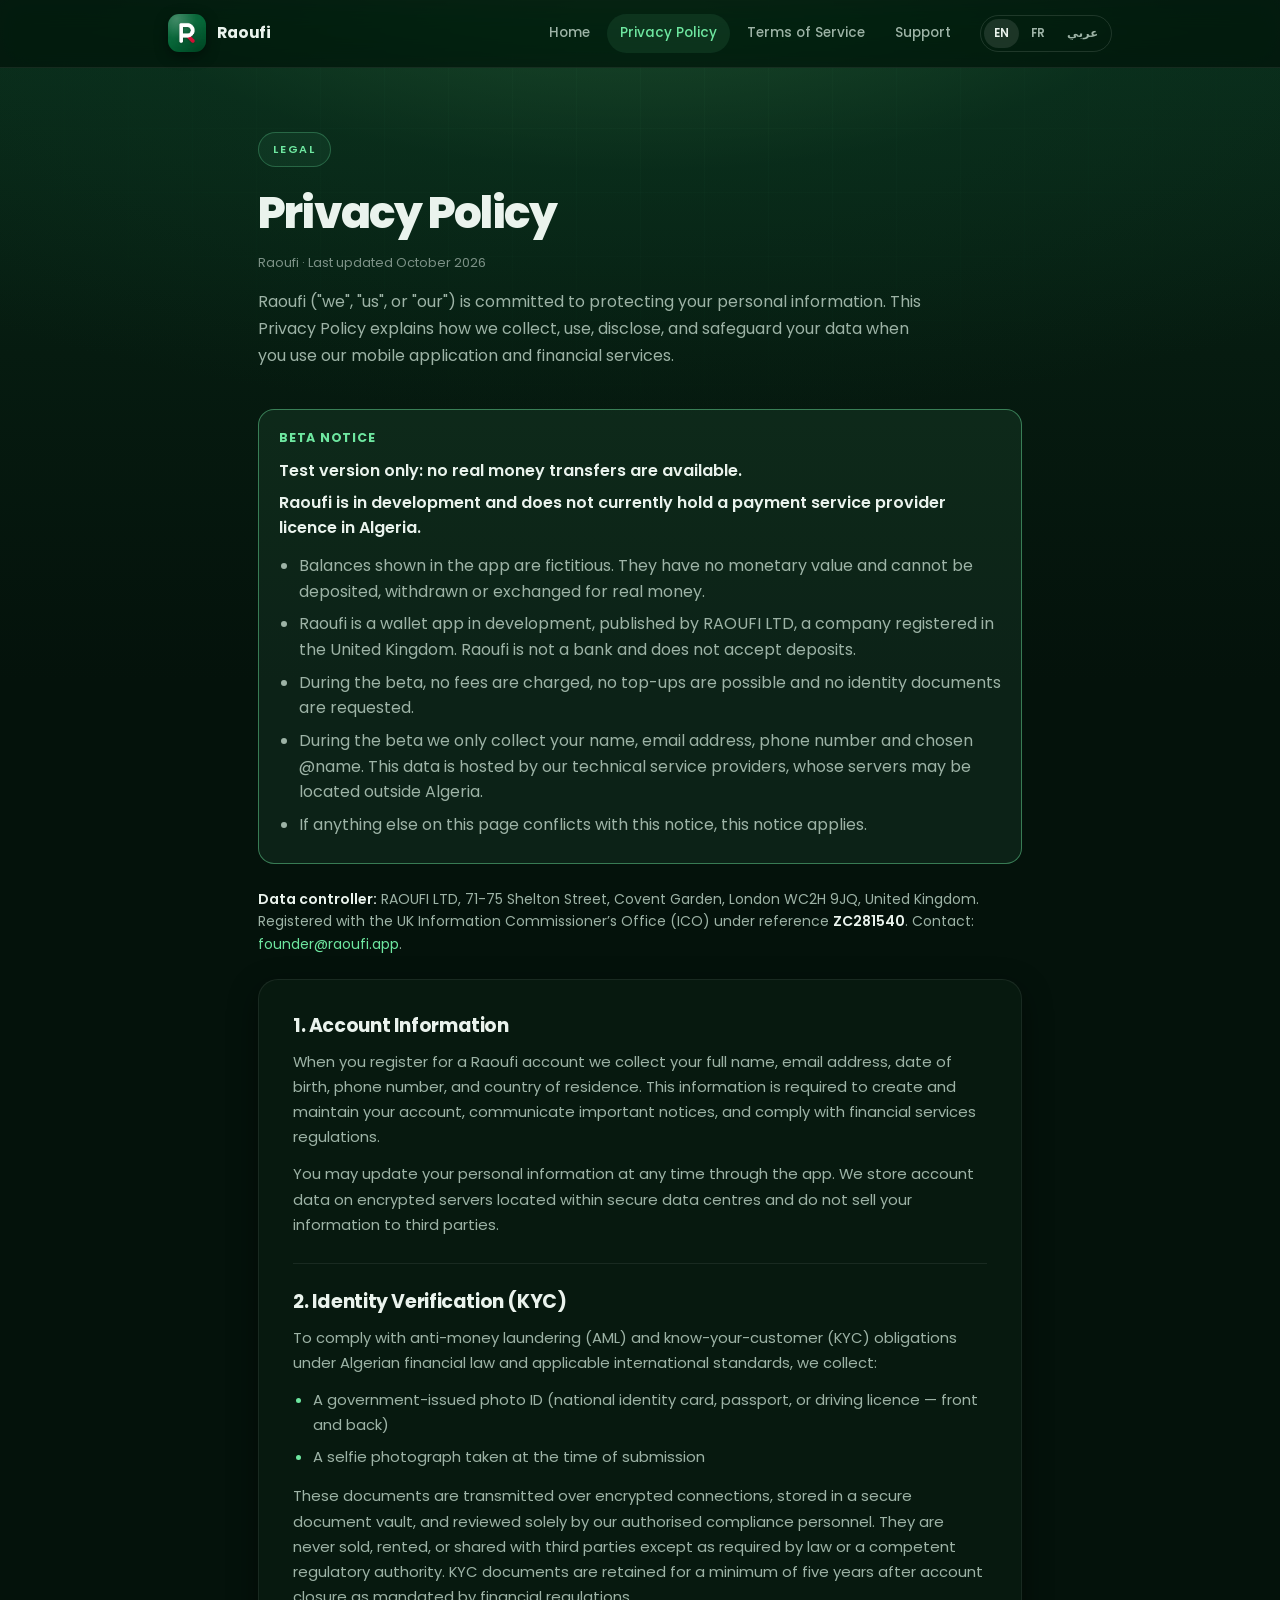
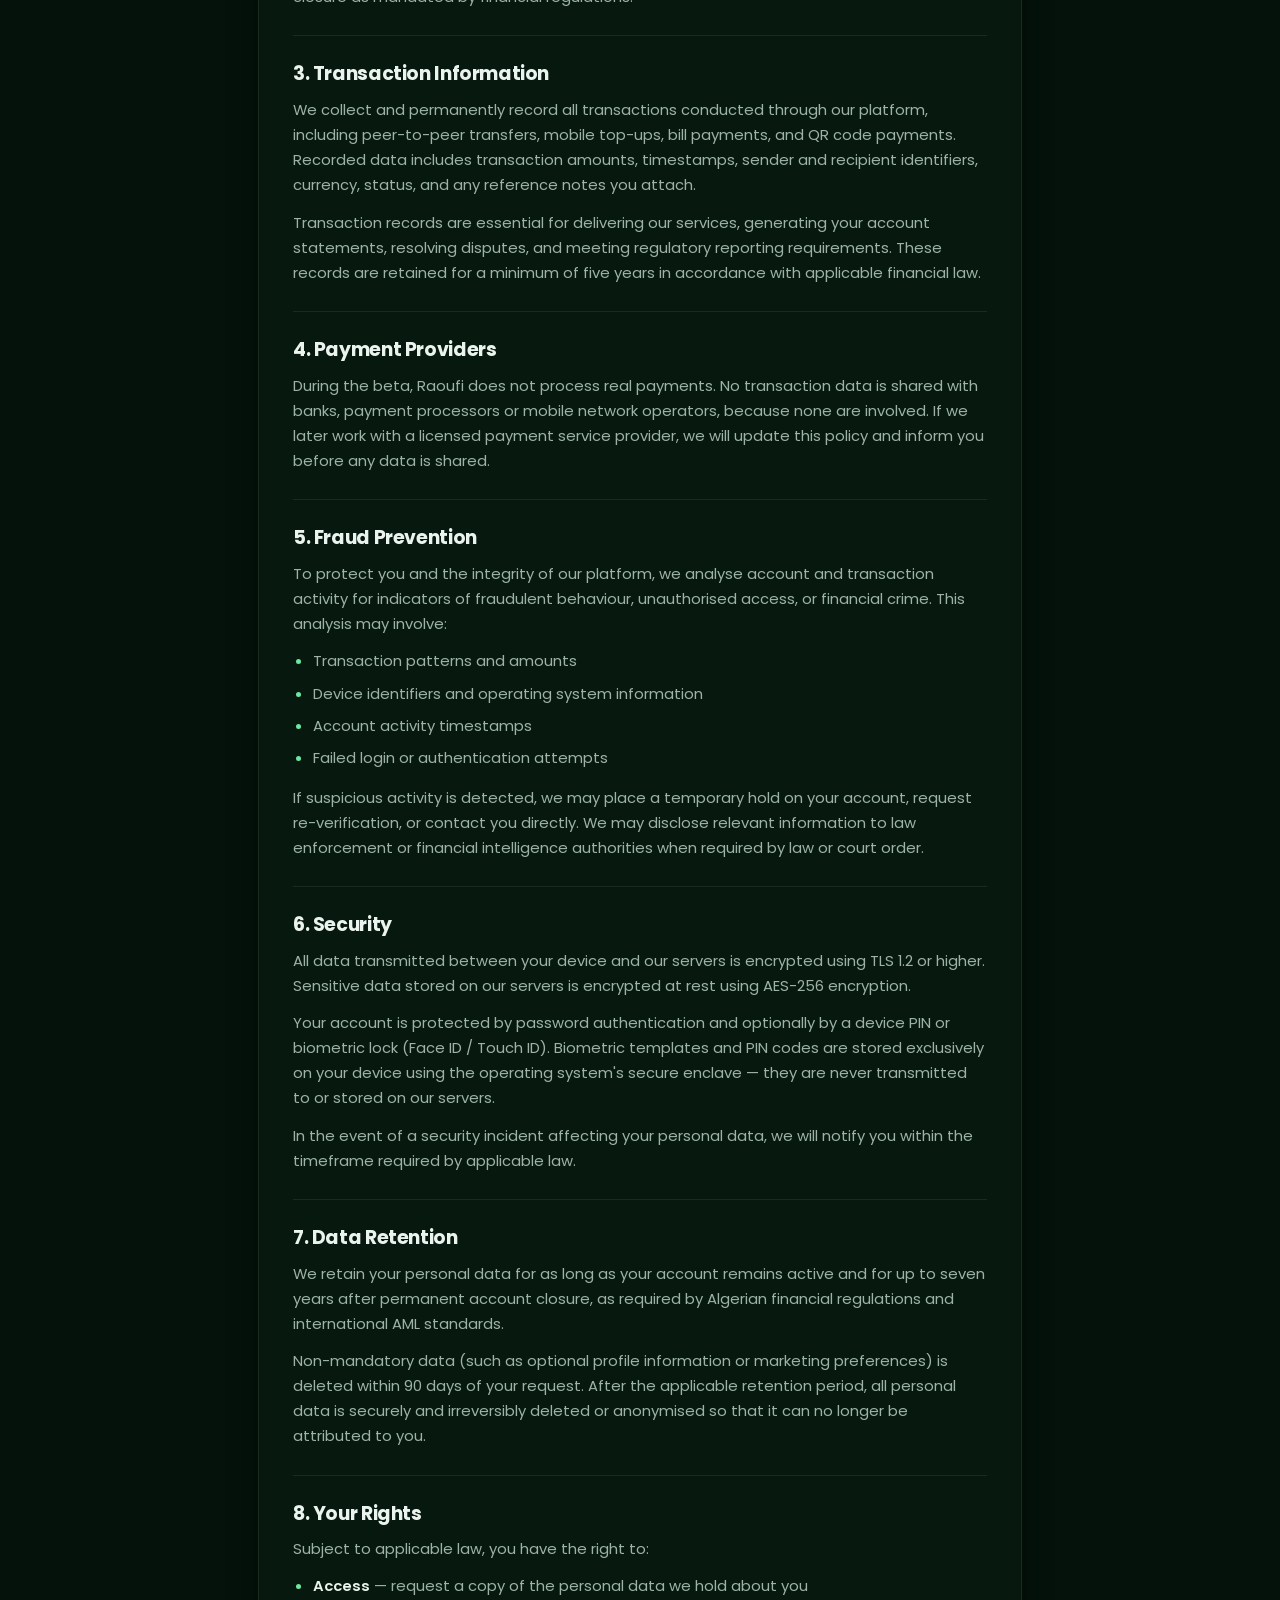
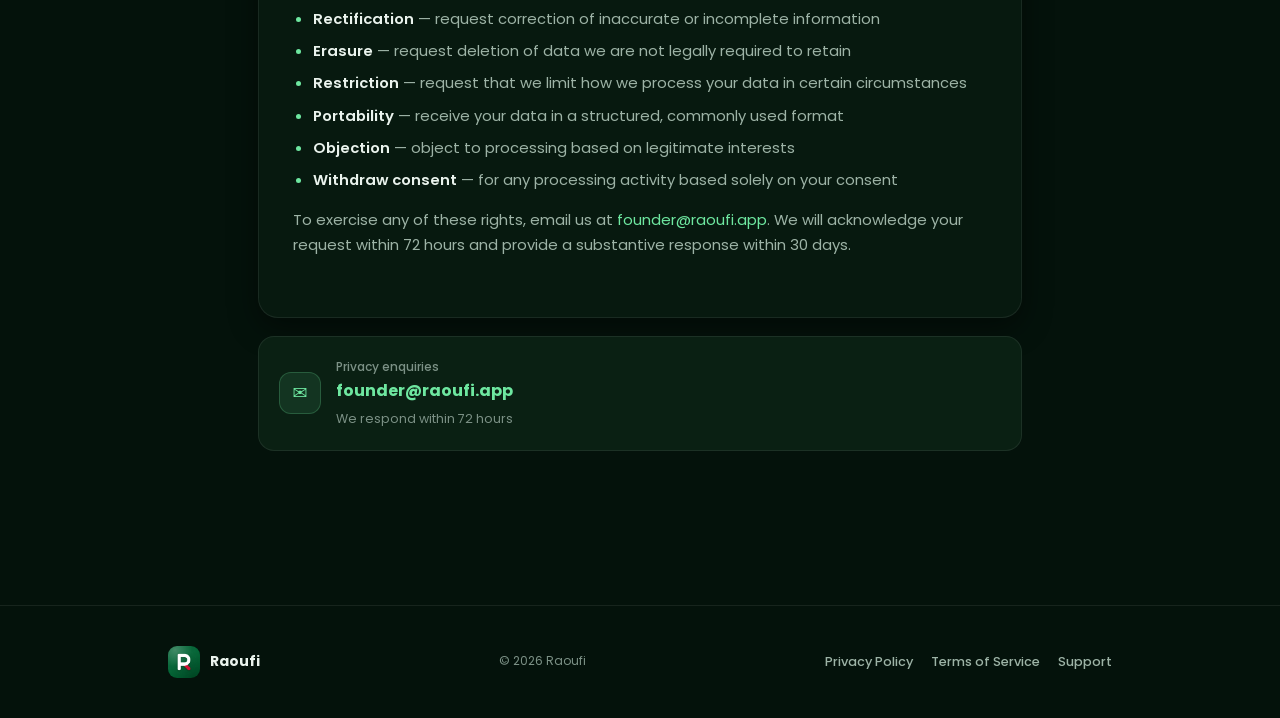
==== commit d4519133: "Privacy: ICO registration ZC281540" ====
--- a/privacy.html
+++ b/privacy.html
@@ -39,6 +39,8 @@
     </div>
 
     <div class="beta-notice" style="border:1px solid rgba(110,231,160,.45);background:rgba(110,231,160,.08);border-radius:16px;padding:18px 20px;margin:0 0 24px;line-height:1.6" data-i18n-html="beta_notice"><p style="margin:0 0 10px;font-size:12.5px;font-weight:700;letter-spacing:.06em;text-transform:uppercase;color:#6EE7A0">Beta notice</p><p style="margin:0 0 6px;font-size:16px"><strong>Test version only: no real money transfers are available.</strong></p><p style="margin:0 0 12px;font-size:16px"><strong>Raoufi is in development and does not currently hold a payment service provider licence in Algeria.</strong></p><ul style="margin:0;padding-inline-start:20px"><li>Balances shown in the app are fictitious. They have no monetary value and cannot be deposited, withdrawn or exchanged for real money.</li><li>Raoufi is a wallet app in development, published by RAOUFI LTD, a company registered in the United Kingdom. Raoufi is not a bank and does not accept deposits.</li><li>During the beta, no fees are charged, no top-ups are possible and no identity documents are requested.</li><li>During the beta we only collect your name, email address, phone number and chosen @name. This data is hosted by our technical service providers, whose servers may be located outside Algeria.</li><li>If anything else on this page conflicts with this notice, this notice applies.</li></ul></div>
+
+    <p class="controller-note" style="margin:0 0 24px;font-size:14px;line-height:1.6;color:var(--dim)" data-i18n-html="controller_note"><strong>Data controller:</strong> RAOUFI LTD, 71-75 Shelton Street, Covent Garden, London WC2H 9JQ, United Kingdom. Registered with the UK Information Commissioner’s Office (ICO) under reference <strong>ZC281540</strong>. Contact: <a href="mailto:founder@raoufi.app">founder@raoufi.app</a>.</p>
 
     <div class="card">
       <div class="card-inner">
@@ -160,6 +162,7 @@
     en: {
       doc_title:    'Privacy Policy — Raoufi',
       beta_notice: "<p style=\"margin:0 0 10px;font-size:12.5px;font-weight:700;letter-spacing:.06em;text-transform:uppercase;color:#6EE7A0\">Beta notice</p><p style=\"margin:0 0 6px;font-size:16px\"><strong>Test version only: no real money transfers are available.</strong></p><p style=\"margin:0 0 12px;font-size:16px\"><strong>Raoufi is in development and does not currently hold a payment service provider licence in Algeria.</strong></p><ul style=\"margin:0;padding-inline-start:20px\"><li>Balances shown in the app are fictitious. They have no monetary value and cannot be deposited, withdrawn or exchanged for real money.</li><li>Raoufi is a wallet app in development, published by RAOUFI LTD, a company registered in the United Kingdom. Raoufi is not a bank and does not accept deposits.</li><li>During the beta, no fees are charged, no top-ups are possible and no identity documents are requested.</li><li>During the beta we only collect your name, email address, phone number and chosen @name. This data is hosted by our technical service providers, whose servers may be located outside Algeria.</li><li>If anything else on this page conflicts with this notice, this notice applies.</li></ul>",
+      controller_note: "<strong>Data controller:</strong> RAOUFI LTD, 71-75 Shelton Street, Covent Garden, London WC2H 9JQ, United Kingdom. Registered with the UK Information Commissioner’s Office (ICO) under reference <strong>ZC281540</strong>. Contact: <a href=\"mailto:founder@raoufi.app\">founder@raoufi.app</a>.",
       nav_home:     'Home', nav_privacy: 'Privacy Policy',
       nav_terms:    'Terms of Service', nav_support: 'Support',
       page_eyebrow: 'Legal',
@@ -188,6 +191,7 @@
     fr: {
       doc_title:    'Politique de confidentialité — Raoufi',
       beta_notice: "<p style=\"margin:0 0 10px;font-size:12.5px;font-weight:700;letter-spacing:.06em;text-transform:uppercase;color:#6EE7A0\">Avis — version bêta</p><p style=\"margin:0 0 6px;font-size:16px\"><strong>Version de test uniquement : aucun transfert d’argent réel n’est disponible.</strong></p><p style=\"margin:0 0 12px;font-size:16px\"><strong>Raoufi est en phase de développement et ne dispose pas, à ce jour, d’un agrément de prestataire de services de paiement en Algérie.</strong></p><ul style=\"margin:0;padding-inline-start:20px\"><li>Les soldes affichés dans l’application sont fictifs. Ils n’ont aucune valeur monétaire et ne peuvent être ni déposés, ni retirés, ni échangés contre de l’argent réel.</li><li>Raoufi est une application de portefeuille en cours de développement, éditée par RAOUFI LTD, société immatriculée au Royaume-Uni. Raoufi n’est pas une banque et ne reçoit aucun dépôt.</li><li>Pendant la bêta, aucuns frais ne sont prélevés, aucune recharge n’est possible et aucune pièce d’identité n’est demandée.</li><li>Pendant la bêta, nous collectons uniquement votre nom, votre adresse e-mail, votre numéro de téléphone et le @nom choisi. Ces données sont hébergées par nos prestataires techniques, dont les serveurs peuvent être situés hors d’Algérie.</li><li>En cas de contradiction avec le reste de cette page, le présent avis prévaut.</li></ul>",
+      controller_note: "<strong>Responsable du traitement :</strong> RAOUFI LTD, 71-75 Shelton Street, Covent Garden, London WC2H 9JQ, Royaume-Uni. Enregistré auprès de l’Information Commissioner’s Office (ICO, autorité britannique de protection des données) sous la référence <strong>ZC281540</strong>. Contact : <a href=\"mailto:founder@raoufi.app\">founder@raoufi.app</a>.",
       nav_home:     'Accueil', nav_privacy: 'Confidentialité',
       nav_terms:    'Conditions d\'utilisation', nav_support: 'Assistance',
       page_eyebrow: 'Mentions légales',
@@ -216,6 +220,7 @@
     ar: {
       doc_title:    'سياسة الخصوصية — Raoufi',
       beta_notice: "<p style=\"margin:0 0 10px;font-size:12.5px;font-weight:700;letter-spacing:.06em;text-transform:uppercase;color:#6EE7A0\">تنبيه — نسخة تجريبية</p><p style=\"margin:0 0 6px;font-size:16px\"><strong>نسخة تجريبية فقط: لا تتوفر أي تحويلات بأموال حقيقية.</strong></p><p style=\"margin:0 0 12px;font-size:16px\"><strong>تطبيق Raoufi في مرحلة التطوير ولا يحمل حالياً ترخيص مقدّم خدمات الدفع في الجزائر.</strong></p><ul style=\"margin:0;padding-inline-start:20px\"><li>الأرصدة المعروضة في التطبيق وهمية، ليست لها أي قيمة مالية ولا يمكن إيداعها أو سحبها أو استبدالها بأموال حقيقية.</li><li>Raoufi تطبيق محفظة قيد التطوير تنشره شركة RAOUFI LTD المسجّلة في المملكة المتحدة. Raoufi ليس بنكاً ولا يتلقى أي ودائع.</li><li>خلال المرحلة التجريبية، لا تُفرض أي رسوم، ولا يمكن شحن الرصيد، ولا تُطلب أي وثائق هوية.</li><li>خلال المرحلة التجريبية، نجمع فقط اسمك وبريدك الإلكتروني ورقم هاتفك و@الاسم الذي اخترته. تُستضاف هذه البيانات لدى مزوّدينا التقنيين، وقد تقع خوادمهم خارج الجزائر.</li><li>في حال تعارض أي بند آخر في هذه الصفحة مع هذا التنبيه، يسري هذا التنبيه.</li></ul>",
+      controller_note: "<strong>المسؤول عن معالجة البيانات:</strong> RAOUFI LTD, 71-75 Shelton Street, Covent Garden, London WC2H 9JQ, المملكة المتحدة. مسجّل لدى مكتب مفوض المعلومات البريطاني (ICO) تحت المرجع <strong>ZC281540</strong>. للتواصل: <a href=\"mailto:founder@raoufi.app\">founder@raoufi.app</a>.",
       nav_home:     'الرئيسية', nav_privacy: 'سياسة الخصوصية',
       nav_terms:    'شروط الخدمة', nav_support: 'الدعم',
       page_eyebrow: 'قانوني',
